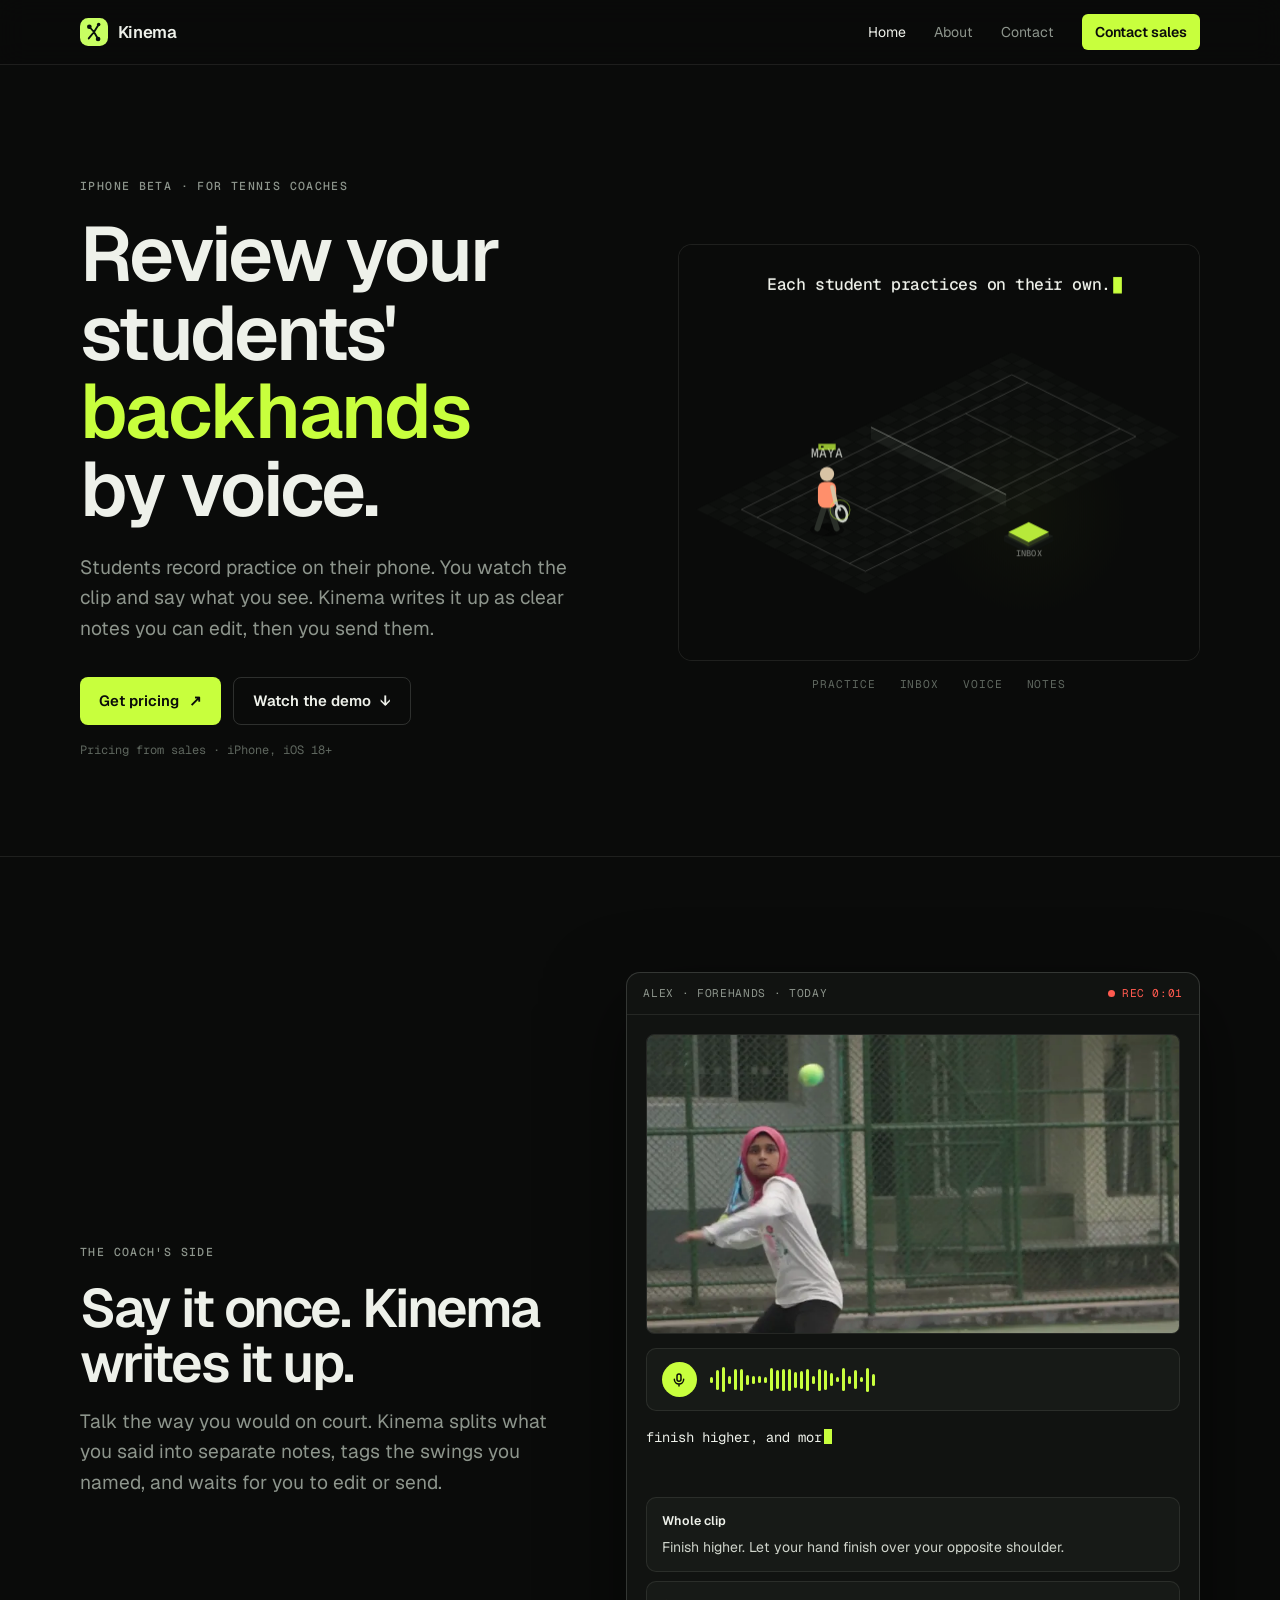
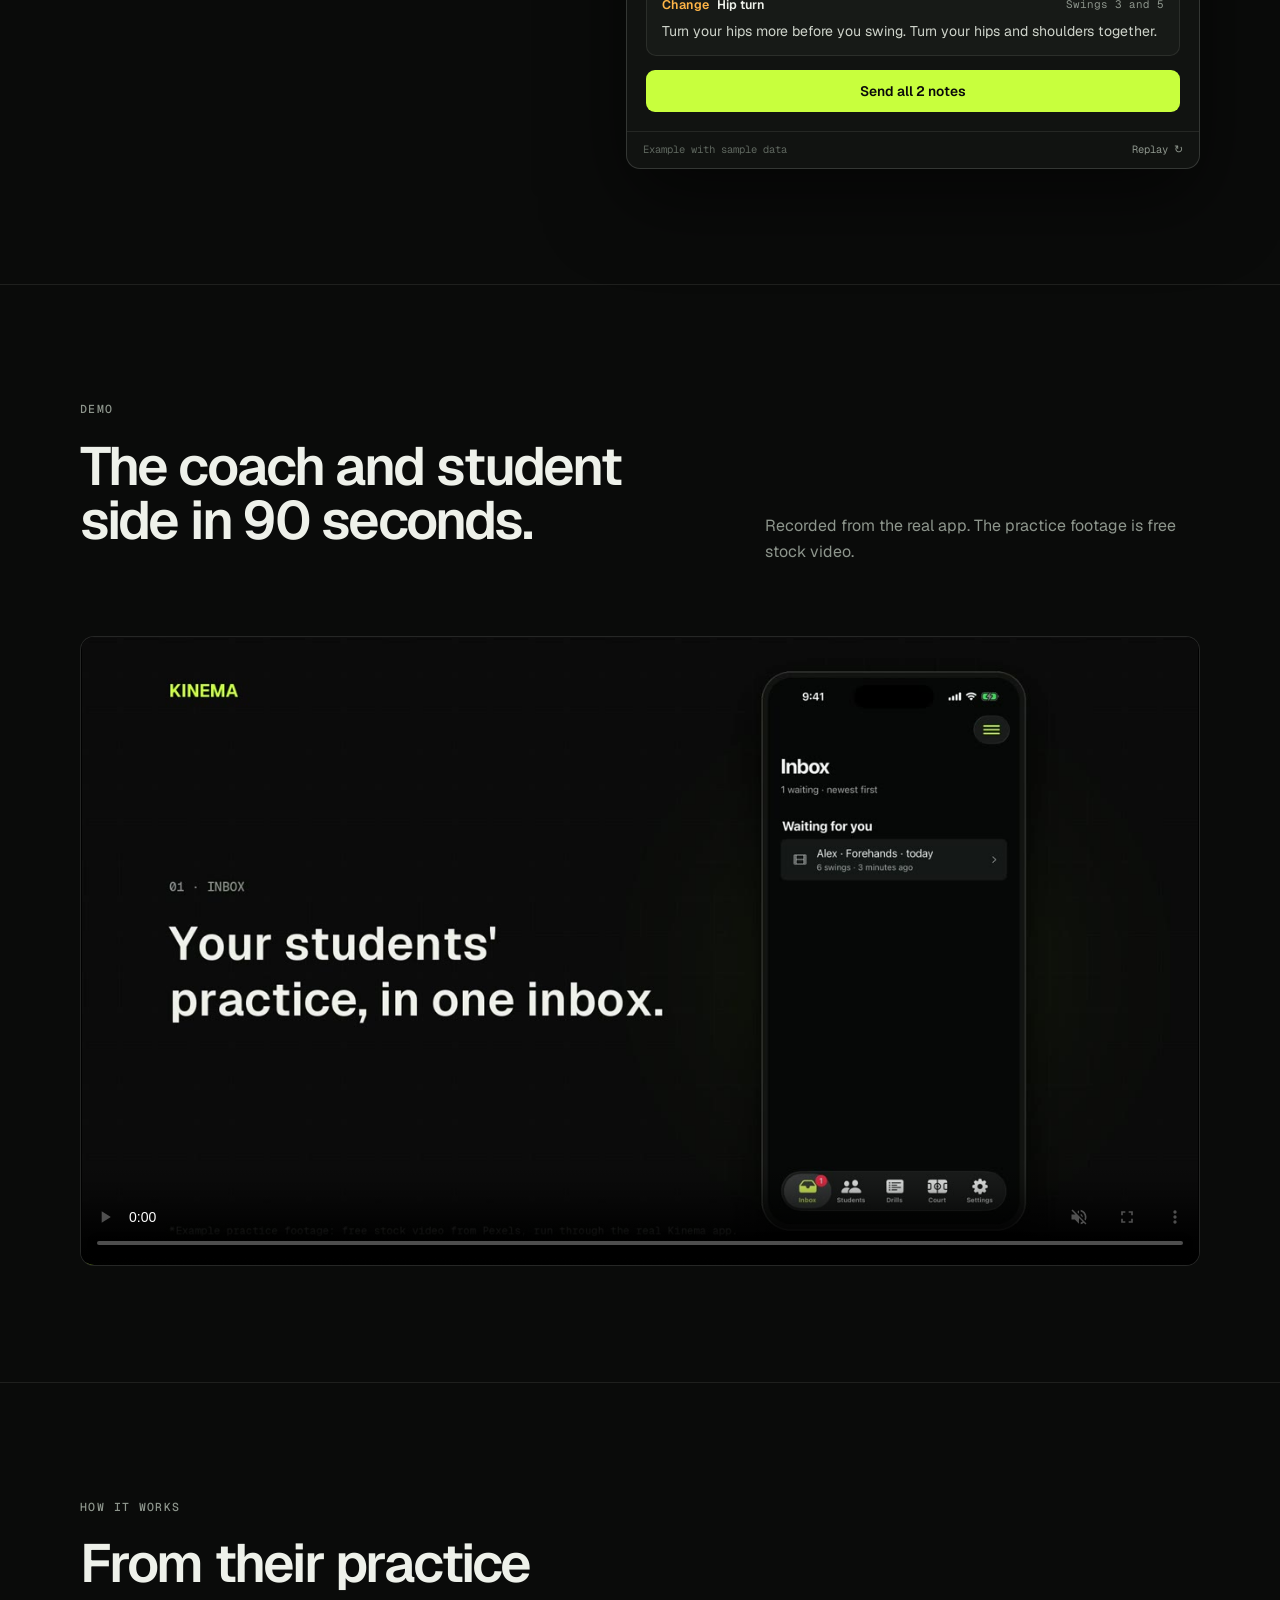
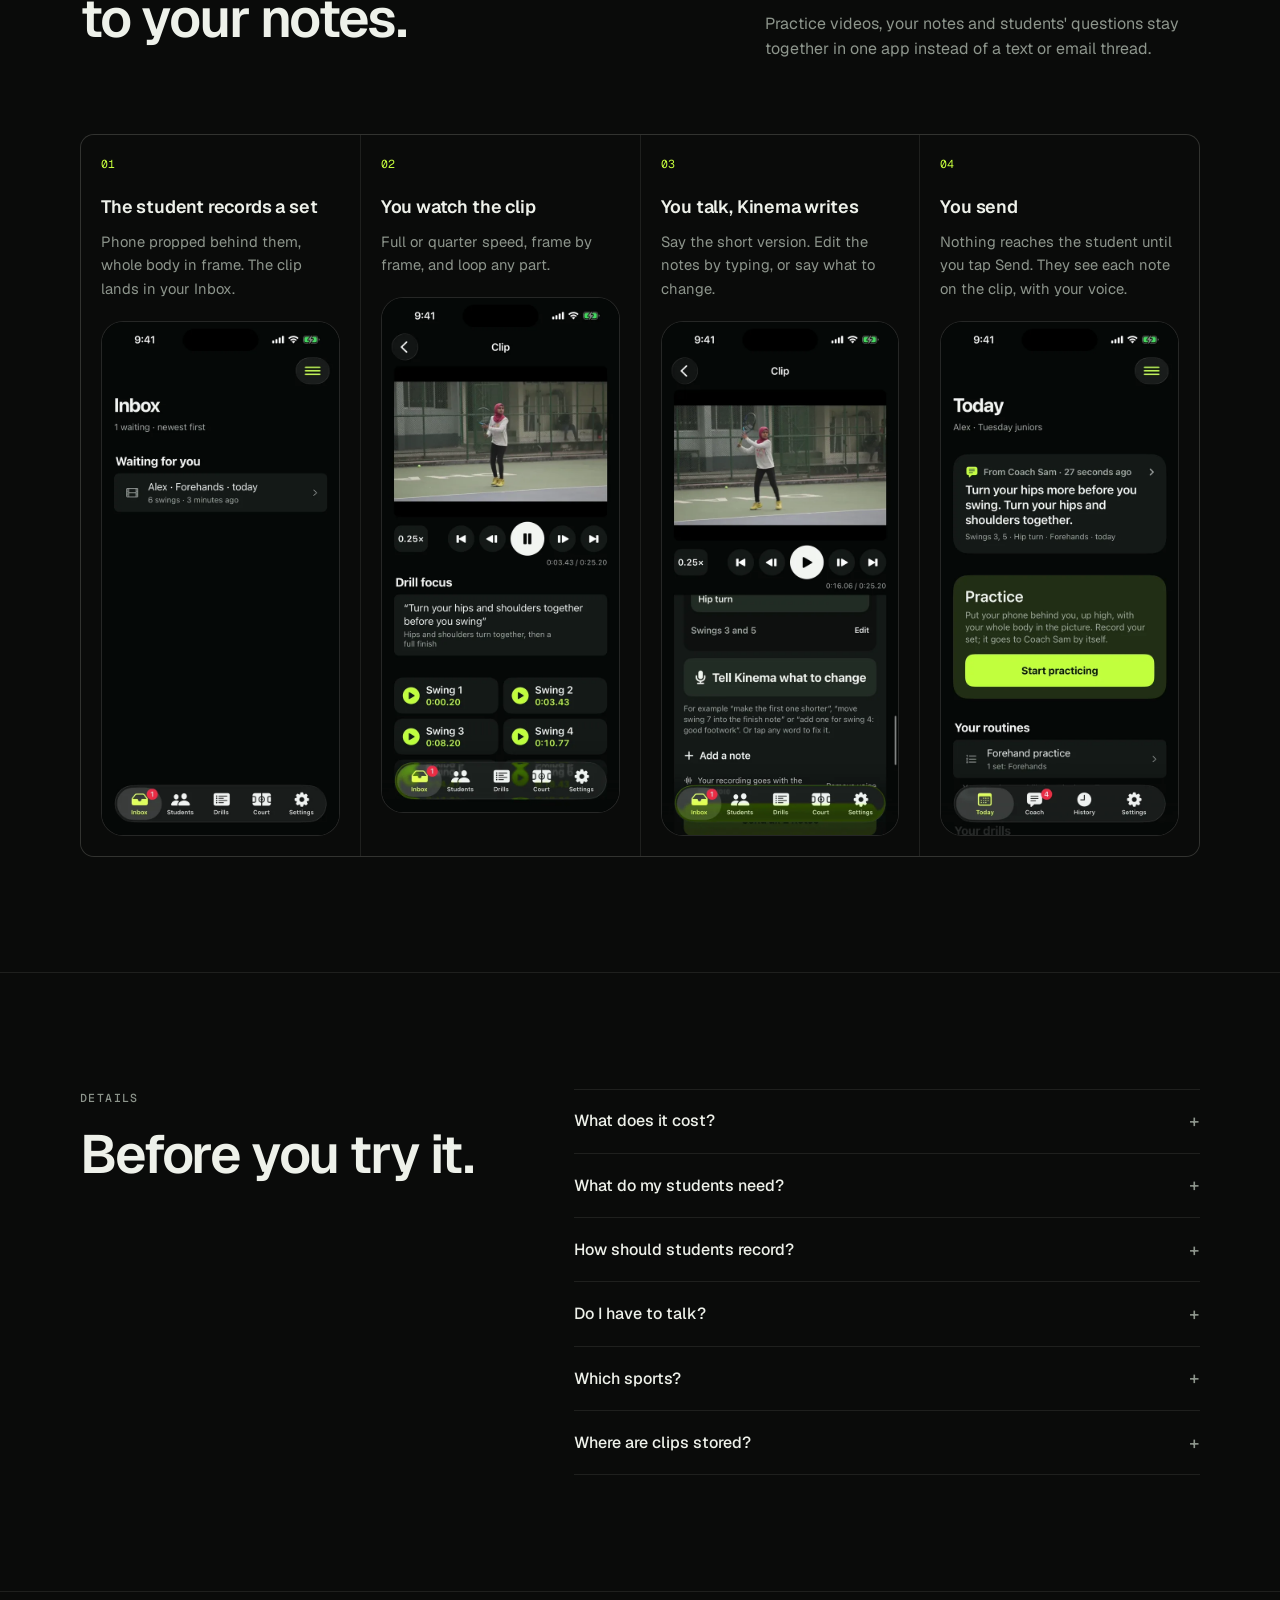
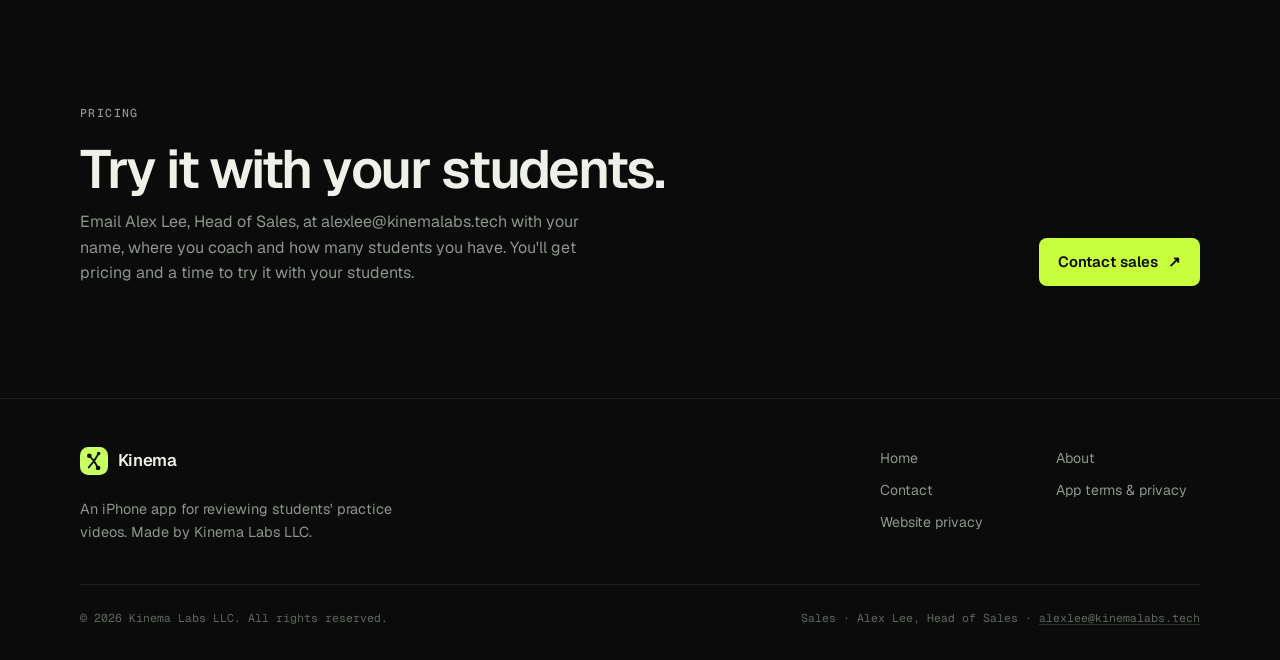
==== index.html @ 00b4d784 "Contact sales pricing, real email, people in the hero loop, hosted demo video" ====
<!doctype html>
<html lang="en">
<head>
  <meta charset="utf-8">
  <meta name="viewport" content="width=device-width, initial-scale=1">
  <title>Kinema: practice video review for tennis coaches</title>
  <meta name="description" content="An iPhone app for tennis coaches: students record practice and you send notes by voice. Contact sales for pricing.">
  <meta name="theme-color" content="#08110d">
  <link rel="canonical" href="https://kinemalabs.tech/">
  <link rel="icon" href="assets/kinema-mark.svg" type="image/svg+xml">
  <link rel="preload" href="assets/fonts/geist.woff2" as="font" type="font/woff2" crossorigin>
  <link rel="stylesheet" href="assets/site.css">
  <script>document.documentElement.classList.add("js")</script>
  <meta property="og:title" content="Kinema: practice video review for tennis coaches">
  <meta property="og:description" content="An iPhone app for tennis coaches: students record practice and you send notes by voice. Contact sales for pricing.">
  <meta property="og:type" content="website">
  <meta property="og:url" content="https://kinemalabs.tech/">
  <meta property="og:image" content="https://kinemalabs.tech/assets/og.png">
</head>
<body>
  <a class="skip-link" href="#main">Skip to content</a>
  <header class="site-header">
    <div class="nav-shell">
      <a class="brand" href="./" aria-label="Kinema home">
        <img src="assets/kinema-mark.svg" alt="" width="32" height="32">
        <span>Kinema</span>
      </a>
      <nav class="site-nav" aria-label="Primary navigation"><a href="./" aria-current="page">Home</a><a href="about.html">About</a><a href="contact.html">Contact</a><a class="nav-cta" href="mailto:alexlee@kinemalabs.tech?subject=Kinema%20pricing%20for%20my%20students">Contact sales</a></nav>
    </div>
  </header>

  <main id="main">

    <section class="hero">
      <div class="shell hero-grid">
        <div>
          <p class="eyebrow">iPhone beta &middot; for tennis coaches</p>
          <h1>Review your students' <span class="swap" data-swap="forehands|backhands|serves|footwork">forehands</span> by voice.</h1>
          <p class="lede">Students record practice on their phone. You watch the clip and say what you see. Kinema writes it up as clear notes you can edit, then you send them.</p>
          <div class="button-row">
            <a class="button button-primary" href="mailto:alexlee@kinemalabs.tech?subject=Kinema%20pricing%20for%20my%20students">Get pricing <span class="arrow" aria-hidden="true">&#8599;</span></a>
            <a class="button button-secondary" href="#demo">Watch the demo <span class="arrow arrow-down" aria-hidden="true">&#8595;</span></a>
          </div>
          <p class="hero-note">Pricing from sales &middot; iPhone, iOS 18+</p>
        </div>

        <figure class="court">
          <canvas data-court role="img" aria-label="Illustration: students hit balls on a court, each set flies into the coach's inbox, the coach talks, and written notes fly back to each student."></canvas>
          <figcaption><span>Practice</span><span>Inbox</span><span>Voice</span><span>Notes</span></figcaption>
        </figure>
      </div>
    </section>

    <section class="section">
      <div class="shell live-section">
        <div data-reveal>
          <p class="eyebrow">The coach's side</p>
          <h2>Say it once. Kinema writes it up.</h2>
          <p class="lede">Talk the way you would on court. Kinema splits what you said into separate notes, tags the swings you named, and waits for you to edit or send.</p>
        </div>
        <div class="live" data-reveal data-live data-stage="done" aria-label="Example: a coach's spoken comment turned into two notes">
          <div class="live-bar"><span>Alex &middot; Forehands &middot; today</span><span class="live-rec">Rec <span data-clock>0:04</span></span></div>
          <div class="live-body">
            <img class="live-thumb" src="assets/clip.webp" alt="" width="800" height="450">
            <div class="live-voice">
              <span class="live-mic"><svg viewBox="0 0 24 24" fill="none" stroke="currentColor" stroke-width="2.2" stroke-linecap="round"><rect x="9" y="3" width="6" height="11" rx="3"/><path d="M5 11a7 7 0 0 0 14 0M12 18v3"/></svg></span>
              <div class="live-wave" aria-hidden="true"><i></i><i></i><i></i><i></i><i></i><i></i><i></i><i></i><i></i><i></i><i></i><i></i><i></i><i></i><i></i><i></i><i></i><i></i><i></i><i></i><i></i><i></i><i></i><i></i><i></i><i></i><i></i><i></i></div>
            </div>
            <div class="live-said" data-said data-text="finish higher, and more hip turn on 3 and 5">finish higher, and more hip turn on 3 and 5</div>
            <div class="live-status" data-status>Kinema drafted 2 notes</div>
            <div class="live-notes">
              <div class="note show">
                <div class="note-head">Whole clip</div>
                <p>Finish higher. Let your hand finish over your opposite shoulder.</p>
              </div>
              <div class="note show">
                <div class="note-head"><span class="tag">Change</span> Hip turn <span class="swings">Swings 3 and 5</span></div>
                <p>Turn your hips more before you swing. Turn your hips and shoulders together.</p>
              </div>
            </div>
            <div class="live-send show sent">Sent to Alex &#10003;</div>
          </div>
          <div class="live-foot"><span>Example with sample data</span><button type="button" data-replay>Replay &#8635;</button></div>
        </div>
      </div>
    </section>

    <section class="section demo" id="demo">
      <div class="shell">
        <div class="section-intro" data-reveal>
          <div>
            <p class="eyebrow">Demo</p>
            <h2>The coach and student side in 90 seconds.</h2>
          </div>
          <p>Recorded from the real app. The practice footage is free stock video.</p>
        </div>
        <div class="demo-frame" data-reveal>
          <video controls muted playsinline loop preload="metadata" poster="assets/video/kinema-demo.jpg" data-autoplay>
            <source src="assets/video/kinema-demo.mp4" type="video/mp4">
          </video>
        </div>
      </div>
    </section>

    <section class="section" id="how">
      <div class="shell">
        <div class="section-intro" data-reveal>
          <div>
            <p class="eyebrow">How it works</p>
            <h2>From their practice to your notes.</h2>
          </div>
          <p>Practice videos, your notes and students' questions stay together in one app instead of a text or email thread.</p>
        </div>
        <ol class="steps">
          <li class="step" data-reveal style="--d:0ms">
            <span class="step-num">01</span>
            <div><h3>The student records a set</h3><p>Phone propped behind them, whole body in frame. The clip lands in your Inbox.</p></div>
            <figure class="phone"><img src="assets/screens/coach-inbox.webp" alt="The coach's Inbox with a new practice clip" width="590" height="1280" loading="lazy"></figure>
          </li>
          <li class="step" data-reveal style="--d:90ms">
            <span class="step-num">02</span>
            <div><h3>You watch the clip</h3><p>Full or quarter speed, frame by frame, and loop any part.</p></div>
            <figure class="phone"><img src="assets/screens/coach-swings.webp" alt="A practice clip with playback controls" width="590" height="1280" loading="lazy"></figure>
          </li>
          <li class="step" data-reveal style="--d:180ms">
            <span class="step-num">03</span>
            <div><h3>You talk, Kinema writes</h3><p>Say the short version. Edit the notes by typing, or say what to change.</p></div>
            <figure class="phone"><img src="assets/screens/coach-drafts.webp" alt="Notes Kinema drafted from what the coach said" width="590" height="1280" loading="lazy"></figure>
          </li>
          <li class="step" data-reveal style="--d:270ms">
            <span class="step-num">04</span>
            <div><h3>You send</h3><p>Nothing reaches the student until you tap Send. They see each note on the clip, with your voice.</p></div>
            <figure class="phone"><img src="assets/screens/student-today.webp" alt="The student's phone showing the coach's newest note" width="590" height="1280" loading="lazy"></figure>
          </li>
        </ol>
      </div>
    </section>

    <section class="section">
      <div class="shell faq">
        <div data-reveal>
          <p class="eyebrow">Details</p>
          <h2>Before you try it.</h2>
        </div>
        <div class="faq-list" data-reveal>
          <details><summary>What does it cost?</summary><p>Contact sales for pricing: Alex Lee, Head of Sales, <a href="mailto:alexlee@kinemalabs.tech?subject=Kinema%20pricing%20for%20my%20students">alexlee@kinemalabs.tech</a>.</p></details>
          <details><summary>What do my students need?</summary><p>An iPhone with iOS 18 or later and your group's invite code. They agree to the terms once when they join.</p></details>
          <details><summary>How should students record?</summary><p>Phone propped behind and above them, with their whole body in the frame.</p></details>
          <details><summary>Do I have to talk?</summary><p>No. You can type notes, record a voice note that goes to the student as is, or talk and let Kinema write it up.</p></details>
          <details><summary>Which sports?</summary><p>Tennis.</p></details>
          <details><summary>Where are clips stored?</summary><p>In Kinema's cloud, for your group only. Details are in the <a href="app.html">app terms &amp; privacy</a>.</p></details>
        </div>
      </div>
    </section>

    <section class="cta">
      <div class="shell cta-inner" data-reveal>
        <div>
          <p class="eyebrow">Pricing</p>
          <h2>Try it with your students.</h2>
          <p class="cta-note">Email Alex Lee, Head of Sales, at alexlee@kinemalabs.tech with your name, where you coach and how many students you have. You'll get pricing and a time to try it with your students.</p>
        </div>
        <a class="button button-primary" href="mailto:alexlee@kinemalabs.tech?subject=Kinema%20pricing%20for%20my%20students">Contact sales <span class="arrow" aria-hidden="true">&#8599;</span></a>
      </div>
    </section>

  </main>

  <footer class="site-footer">
    <div class="footer-inner">
      <div class="footer-top">
        <div>
          <a class="brand" href="./"><img src="assets/kinema-mark.svg" alt="" width="32" height="32"><span>Kinema</span></a>
          <p class="footer-tagline">An iPhone app for reviewing students' practice videos. Made by Kinema Labs LLC.</p>
        </div>
        <nav class="footer-nav" aria-label="Footer navigation">
          <a href="./">Home</a><a href="about.html">About</a><a href="contact.html">Contact</a><a href="app.html">App terms &amp; privacy</a><a href="privacy.html">Website privacy</a>
        </nav>
      </div>
      <div class="footer-bottom">
        <span>&copy; 2026 Kinema Labs LLC. All rights reserved.</span>
        <span>Sales &middot; Alex Lee, Head of Sales &middot; <a href="mailto:alexlee@kinemalabs.tech">alexlee@kinemalabs.tech</a></span>
      </div>
    </div>
  </footer>
  <script src="assets/site.js" defer></script>
  <script src="assets/court.js" defer></script>
</body>
</html>
---- assets/site.css ----
@font-face {
  font-family: "Geist";
  src: url("fonts/geist.woff2") format("woff2");
  font-weight: 400 700;
  font-display: swap;
}

@font-face {
  font-family: "Geist Mono";
  src: url("fonts/geist-mono.woff2") format("woff2");
  font-weight: 400 500;
  font-display: swap;
}

:root {
  color-scheme: dark;
  --bg: #0a0b0a;
  --panel: #111311;
  --raised: #171a17;
  --line: rgba(236, 240, 232, 0.09);
  --line-strong: rgba(236, 240, 232, 0.16);
  --ink: #eef1ea;
  --muted: #8d958c;
  --quiet: #5f675f;
  --lime: #c8ff3d;
  --lime-dim: rgba(200, 255, 61, 0.14);
  --amber: #ffb547;
  --content: 1120px;
  --ease: cubic-bezier(0.2, 0.8, 0.2, 1);
  --sans: "Geist", ui-sans-serif, -apple-system, BlinkMacSystemFont, "Segoe UI", sans-serif;
  --mono: "Geist Mono", ui-monospace, SFMono-Regular, Menlo, Consolas, monospace;
}

* {
  box-sizing: border-box;
}

html {
  scroll-behavior: smooth;
}

body {
  margin: 0;
  color: var(--ink);
  background: var(--bg);
  font-family: var(--sans);
  font-size: 1rem;
  line-height: 1.6;
  -webkit-font-smoothing: antialiased;
}

img,
svg,
video {
  display: block;
  max-width: 100%;
}

a {
  color: inherit;
  text-decoration-color: var(--line-strong);
  text-underline-offset: 0.2em;
}

a:hover {
  text-decoration-color: var(--lime);
}

:focus-visible {
  outline: 2px solid var(--lime);
  outline-offset: 3px;
}

h1,
h2,
h3,
p {
  margin-top: 0;
}

h1,
h2 {
  font-weight: 600;
  letter-spacing: -0.035em;
  line-height: 1.02;
  text-wrap: balance;
}

h1 {
  margin-bottom: 1.5rem;
  font-size: clamp(2.6rem, 6vw, 4.9rem);
}

h2 {
  margin-bottom: 1rem;
  font-size: clamp(2rem, 4.2vw, 3.4rem);
}

h3 {
  margin-bottom: 0.5rem;
  font-size: 1.12rem;
  font-weight: 600;
  letter-spacing: -0.01em;
}

p:last-child {
  margin-bottom: 0;
}

.shell {
  width: min(calc(100% - 2.5rem), var(--content));
  margin: 0 auto;
}

.skip-link {
  position: fixed;
  z-index: 100;
  top: 1rem;
  left: 1rem;
  padding: 0.6rem 0.9rem;
  color: var(--bg);
  background: var(--lime);
  border-radius: 6px;
  transform: translateY(-200%);
}

.skip-link:focus {
  transform: none;
}

.eyebrow {
  margin-bottom: 1.25rem;
  color: var(--muted);
  font-family: var(--mono);
  font-size: 0.72rem;
  font-weight: 500;
  letter-spacing: 0.12em;
  text-transform: uppercase;
}

.lede {
  max-width: 36rem;
  margin-bottom: 2rem;
  color: var(--muted);
  font-size: clamp(1.05rem, 1.6vw, 1.2rem);
}

.accent {
  color: var(--lime);
}

/* Header */

.site-header {
  position: sticky;
  z-index: 20;
  top: 0;
  background: rgba(10, 11, 10, 0.72);
  backdrop-filter: blur(14px) saturate(140%);
  -webkit-backdrop-filter: blur(14px) saturate(140%);
  border-bottom: 1px solid var(--line);
}

.nav-shell {
  display: flex;
  width: min(calc(100% - 2.5rem), var(--content));
  min-height: 4rem;
  margin: 0 auto;
  align-items: center;
  justify-content: space-between;
  gap: 1.5rem;
}

.brand {
  display: inline-flex;
  align-items: center;
  gap: 0.6rem;
  color: var(--ink);
  font-size: 1.05rem;
  font-weight: 600;
  letter-spacing: -0.02em;
  text-decoration: none;
}

.brand img {
  width: 1.75rem;
  height: 1.75rem;
}

.site-nav {
  display: flex;
  align-items: center;
  gap: clamp(0.9rem, 2.5vw, 1.75rem);
}

.site-nav a {
  color: var(--muted);
  font-size: 0.88rem;
  text-decoration: none;
  transition: color 160ms ease;
}

.site-nav a:hover,
.site-nav a[aria-current="page"] {
  color: var(--ink);
}

.site-nav .nav-cta {
  padding: 0.45rem 0.8rem;
  color: var(--bg);
  background: var(--lime);
  border-radius: 6px;
  font-weight: 600;
}

.site-nav .nav-cta:hover {
  color: var(--bg);
}

/* Buttons */

.button-row {
  display: flex;
  flex-wrap: wrap;
  gap: 0.75rem;
}

.button {
  display: inline-flex;
  min-height: 2.9rem;
  padding: 0.7rem 1.15rem;
  align-items: center;
  gap: 0.6rem;
  overflow: hidden;
  border: 1px solid transparent;
  border-radius: 8px;
  font-size: 0.93rem;
  font-weight: 600;
  text-decoration: none;
  transition: transform 160ms var(--ease), background-color 160ms ease, border-color 160ms ease;
}

.button:active {
  transform: scale(0.97);
}

.button-primary {
  color: var(--bg);
  background: var(--lime);
}

.button-primary:hover {
  background: #d6ff6e;
}

.button-secondary {
  color: var(--ink);
  border-color: var(--line-strong);
}

.button-secondary:hover {
  border-color: rgba(236, 240, 232, 0.35);
}

.arrow {
  display: inline-block;
}

.button:hover .arrow {
  animation: arrow-out 0.5s var(--ease);
}

.button:hover .arrow-down {
  animation: arrow-down 0.5s var(--ease);
}

@keyframes arrow-out {
  45% { opacity: 0; transform: translate(10px, -10px); }
  46% { opacity: 0; transform: translate(-10px, 10px); }
}

@keyframes arrow-down {
  45% { opacity: 0; transform: translateY(12px); }
  46% { opacity: 0; transform: translateY(-12px); }
}

/* Hero */

.hero {
  padding: clamp(4rem, 9vw, 7rem) 0 clamp(4rem, 8vw, 6rem);
}

.hero-grid {
  display: grid;
  grid-template-columns: minmax(0, 1fr) minmax(0, 1fr);
  gap: clamp(2.5rem, 6vw, 5rem);
  align-items: center;
}

.hero h1 {
  max-width: 11ch;
}

.swap {
  display: inline-block;
  color: var(--lime);
  white-space: nowrap;
}

.swap .ch {
  display: inline-block;
  white-space: pre;
}

.swap .in {
  animation: letter-in 0.6s var(--ease) both;
}

.swap .out {
  animation: letter-out 0.3s cubic-bezier(0.4, 0, 1, 1) both;
}

@keyframes letter-in {
  from { opacity: 0; filter: blur(8px); transform: perspective(300px) translateY(0.45em) rotateX(-80deg); }
  to { opacity: 1; filter: blur(0); transform: none; }
}

@keyframes letter-out {
  from { opacity: 1; filter: blur(0); transform: none; }
  to { opacity: 0; filter: blur(8px); transform: perspective(300px) translateY(-0.45em) rotateX(80deg); }
}

.hero-note {
  margin-top: 1rem;
  color: var(--quiet);
  font-family: var(--mono);
  font-size: 0.75rem;
}

/* Live demo panel */

.live {
  position: relative;
  border: 1px solid var(--line-strong);
  border-radius: 14px;
  background: var(--panel);
  box-shadow: 0 30px 80px rgba(0, 0, 0, 0.55);
  overflow: hidden;
}

.live-bar {
  display: flex;
  padding: 0.7rem 1rem;
  align-items: center;
  justify-content: space-between;
  gap: 1rem;
  border-bottom: 1px solid var(--line);
  color: var(--muted);
  font-family: var(--mono);
  font-size: 0.7rem;
  letter-spacing: 0.06em;
  text-transform: uppercase;
}

.live-rec {
  display: inline-flex;
  align-items: center;
  gap: 0.45rem;
  color: var(--quiet);
  transition: color 200ms ease;
}

.live-rec::before {
  width: 7px;
  height: 7px;
  border-radius: 50%;
  background: currentColor;
  content: "";
}

.live[data-stage="talk"] .live-rec {
  color: #ff5a4f;
}

.live-body {
  display: grid;
  min-height: 34rem;
  padding: 1.2rem;
  gap: 0.9rem;
  align-content: start;
}

.live-clip {
  display: grid;
  grid-template-columns: repeat(6, 1fr);
  gap: 4px;
}

.live-clip span {
  height: 2.6rem;
  border-radius: 4px;
  background: var(--raised);
  border: 1px solid var(--line);
  font-family: var(--mono);
  font-size: 0.62rem;
  color: var(--quiet);
  padding: 0.3rem;
  transition: border-color 300ms ease, color 300ms ease, background-color 300ms ease;
}

.live-clip span.hit {
  color: var(--lime);
  border-color: rgba(200, 255, 61, 0.5);
  background: var(--lime-dim);
}

.live-voice {
  display: flex;
  padding: 0.8rem 0.9rem;
  align-items: center;
  gap: 0.8rem;
  border: 1px solid var(--line);
  border-radius: 10px;
  background: var(--raised);
}

.live-mic {
  display: grid;
  width: 2.2rem;
  height: 2.2rem;
  flex: none;
  place-items: center;
  border-radius: 50%;
  color: var(--bg);
  background: var(--lime);
}

.live-mic svg {
  width: 1rem;
  height: 1rem;
}

.live-wave {
  display: flex;
  height: 1.6rem;
  flex: 1;
  align-items: center;
  gap: 3px;
}

.live-wave i {
  width: 3px;
  height: 18%;
  flex: none;
  border-radius: 2px;
  background: var(--quiet);
  transition: height 120ms ease, background-color 200ms ease;
}

.live[data-stage="talk"] .live-wave i {
  background: var(--lime);
}

.live-said {
  min-height: 1.5rem;
  color: var(--ink);
  font-family: var(--mono);
  font-size: 0.86rem;
}

.cursor {
  display: inline-block;
  width: 0.55em;
  height: 1.05em;
  margin-left: 2px;
  vertical-align: -0.15em;
  background: var(--lime);
  animation: blink 1s steps(1) infinite;
}

@keyframes blink {
  50% { opacity: 0; }
}

.live-status {
  display: flex;
  min-height: 1.2rem;
  align-items: center;
  gap: 0.5rem;
  color: var(--muted);
  font-family: var(--mono);
  font-size: 0.72rem;
}

.spin {
  width: 12px;
  height: 12px;
  border: 2px solid var(--line-strong);
  border-top-color: var(--lime);
  border-radius: 50%;
  animation: spin 0.8s linear infinite;
}

@keyframes spin {
  to { transform: rotate(360deg); }
}

.live-notes {
  display: grid;
  gap: 0.6rem;
}

.note {
  padding: 0.8rem 0.9rem;
  border: 1px solid var(--line);
  border-radius: 10px;
  background: var(--raised);
  opacity: 0;
  transform: translateY(10px);
  transition: opacity 450ms var(--ease), transform 450ms var(--ease);
}

.note.show {
  opacity: 1;
  transform: none;
}

.note-head {
  display: flex;
  margin-bottom: 0.35rem;
  align-items: center;
  gap: 0.5rem;
  font-size: 0.78rem;
  font-weight: 600;
}

.note-head .tag {
  color: var(--amber);
}

.note-head .swings {
  margin-left: auto;
  color: var(--muted);
  font-family: var(--mono);
  font-size: 0.68rem;
  font-weight: 400;
}

.note p {
  color: #cfd4cb;
  font-size: 0.88rem;
  line-height: 1.5;
}

.live-send {
  display: flex;
  min-height: 2.6rem;
  align-items: center;
  justify-content: center;
  gap: 0.5rem;
  border-radius: 9px;
  color: var(--bg);
  background: var(--lime);
  font-size: 0.86rem;
  font-weight: 600;
  opacity: 0;
  transform: translateY(8px);
  transition: opacity 400ms var(--ease), transform 400ms var(--ease), background-color 300ms ease, color 300ms ease;
}

.live-send.show {
  opacity: 1;
  transform: none;
}

.live-send.sent {
  color: var(--lime);
  background: var(--lime-dim);
}

.live-foot {
  display: flex;
  padding: 0.6rem 1rem;
  justify-content: space-between;
  border-top: 1px solid var(--line);
  color: var(--quiet);
  font-family: var(--mono);
  font-size: 0.66rem;
}

.live-foot button {
  padding: 0;
  border: 0;
  color: var(--muted);
  background: none;
  font: inherit;
  cursor: pointer;
}

.live-foot button:hover {
  color: var(--ink);
}

/* Sections */

.section {
  padding: clamp(4.5rem, 9vw, 7.5rem) 0;
  border-top: 1px solid var(--line);
}

.section-intro {
  display: grid;
  margin-bottom: clamp(2.5rem, 6vw, 4.5rem);
  grid-template-columns: minmax(0, 1.2fr) minmax(0, 0.8fr);
  gap: 2rem;
  align-items: end;
}

.section-intro > p {
  color: var(--muted);
}

/* Demo video */

.demo h2 {
  max-width: 20ch;
}

.demo-frame {
  position: relative;
  width: 100%;
  max-width: 100%;
  aspect-ratio: 16 / 9;
  overflow: hidden;
  border: 1px solid var(--line-strong);
  border-radius: 14px;
  background: #000;
}

.demo-frame video,
.demo-frame iframe {
  position: absolute;
  inset: 0;
  width: 100%;
  height: 100%;
  border: 0;
}

.demo-note {
  margin-top: 0.9rem;
  color: var(--quiet);
  font-family: var(--mono);
  font-size: 0.72rem;
}

/* Steps */

.steps {
  display: grid;
  margin: 0;
  padding: 0;
  grid-template-columns: repeat(4, minmax(0, 1fr));
  gap: 1px;
  overflow: hidden;
  border: 1px solid var(--line);
  border-radius: 14px;
  background: var(--line);
  list-style: none;
}

.step {
  display: flex;
  padding: 1.25rem;
  flex-direction: column;
  gap: 1.25rem;
  background: var(--bg);
}

.step-num {
  color: var(--lime);
  font-family: var(--mono);
  font-size: 0.72rem;
}

.step p {
  color: var(--muted);
  font-size: 0.92rem;
}

.phone {
  margin: 0;
  overflow: hidden;
  border: 1px solid var(--line-strong);
  border-radius: 22px;
  background: #000;
  transition: transform 500ms var(--ease);
}

.phone img {
  width: 100%;
  height: auto;
}

.step:hover .phone {
  transform: translateY(-4px);
}

/* Details (FAQ) */

.faq {
  display: grid;
  grid-template-columns: minmax(0, 0.8fr) minmax(0, 1.2fr);
  gap: clamp(2rem, 6vw, 5rem);
}

.faq-list {
  border-top: 1px solid var(--line);
}

.faq-list details {
  border-bottom: 1px solid var(--line);
}

.faq-list summary {
  display: flex;
  padding: 1.1rem 0;
  align-items: center;
  justify-content: space-between;
  gap: 1rem;
  cursor: pointer;
  list-style: none;
  font-weight: 500;
}

.faq-list summary::-webkit-details-marker {
  display: none;
}

.faq-list summary::after {
  color: var(--muted);
  font-family: var(--mono);
  font-size: 1.1rem;
  content: "+";
  transition: transform 220ms var(--ease);
}

.faq-list details[open] summary::after {
  transform: rotate(45deg);
}

.faq-list details p {
  max-width: 38rem;
  padding-bottom: 1.2rem;
  color: var(--muted);
  animation: question-in 0.2s ease-out;
}

@keyframes question-in {
  from { opacity: 0; transform: translateY(6px); }
  to { opacity: 1; transform: none; }
}

/* Call to action */

.cta {
  padding: clamp(4.5rem, 9vw, 7rem) 0;
  border-top: 1px solid var(--line);
}

.cta-inner {
  display: flex;
  align-items: flex-end;
  justify-content: space-between;
  gap: 2rem;
}

.cta h2 {
  margin-bottom: 0.75rem;
}

.cta-note {
  max-width: 34rem;
  color: var(--muted);
}

/* Inner pages */

.page-hero {
  padding: clamp(4rem, 9vw, 6.5rem) 0 clamp(3rem, 6vw, 4.5rem);
}

.page-hero-inner {
  width: min(calc(100% - 2.5rem), var(--content));
  margin: 0 auto;
}

.page-hero h1 {
  max-width: 16ch;
}

.page-hero .lede a {
  color: var(--lime);
}

.split-section {
  display: grid;
  grid-template-columns: minmax(0, 0.6fr) minmax(0, 1.4fr);
  gap: clamp(2rem, 6vw, 5rem);
}

.prose {
  max-width: 44rem;
}

.prose h2 {
  margin-top: 2.5rem;
  font-size: clamp(1.5rem, 2.6vw, 2rem);
  letter-spacing: -0.02em;
}

.prose h2:first-child {
  margin-top: 0;
}

.prose h3 {
  margin-top: 1.75rem;
}

.prose p,
.prose li {
  color: var(--muted);
}

.prose a {
  color: var(--ink);
}

.roadmap {
  display: grid;
  grid-template-columns: repeat(3, minmax(0, 1fr));
  gap: 1px;
  overflow: hidden;
  border: 1px solid var(--line);
  border-radius: 14px;
  background: var(--line);
}

.roadmap-card {
  padding: 1.5rem;
  background: var(--bg);
}

.roadmap-card .tag {
  display: inline-block;
  margin-bottom: 2.5rem;
  color: var(--muted);
  font-family: var(--mono);
  font-size: 0.7rem;
  letter-spacing: 0.1em;
  text-transform: uppercase;
}

.roadmap-card.current .tag {
  color: var(--lime);
}

.roadmap-card p {
  color: var(--muted);
}

.identity-panel {
  display: grid;
  grid-template-columns: minmax(0, 1fr) minmax(0, 1fr);
  gap: 2rem;
}

.identity-panel h2 {
  margin-bottom: 0;
}

.identity-details {
  margin: 0;
  border-top: 1px solid var(--line);
}

.identity-details div {
  display: grid;
  padding: 1rem 0;
  grid-template-columns: 7rem minmax(0, 1fr);
  gap: 1rem;
  border-bottom: 1px solid var(--line);
}

.identity-details dt {
  color: var(--muted);
  font-family: var(--mono);
  font-size: 0.75rem;
  text-transform: uppercase;
  letter-spacing: 0.08em;
}

.identity-details dd {
  margin: 0;
}

.contact-grid {
  display: grid;
  grid-template-columns: minmax(0, 1.1fr) minmax(0, 0.9fr);
  gap: clamp(2rem, 6vw, 5rem);
}

.contact-card {
  padding: clamp(1.5rem, 4vw, 2.5rem);
  border: 1px solid var(--line-strong);
  border-radius: 14px;
  background: var(--panel);
}

.contact-card p {
  color: var(--muted);
}

.contact-link {
  display: inline-block;
  margin-top: 1rem;
  color: var(--lime);
  font-family: var(--mono);
  font-size: clamp(0.95rem, 2.2vw, 1.15rem);
  overflow-wrap: anywhere;
}

.notice {
  margin-top: 1.75rem;
  padding: 0.9rem 1rem;
  border-left: 2px solid var(--lime);
  background: var(--raised);
  font-size: 0.9rem;
}

.contact-aside section {
  padding: 1.25rem 0;
  border-bottom: 1px solid var(--line);
}

.contact-aside section:first-child {
  padding-top: 0;
}

.contact-aside p {
  color: var(--muted);
}

.policy-layout {
  display: grid;
  grid-template-columns: 15rem minmax(0, 44rem);
  gap: clamp(2rem, 6vw, 5rem);
  align-items: start;
}

.policy-meta {
  position: sticky;
  top: 5.5rem;
  padding: 1.25rem;
  border: 1px solid var(--line);
  border-radius: 12px;
  background: var(--panel);
}

.policy-meta strong,
.policy-meta span {
  display: block;
}

.policy-meta strong {
  color: var(--muted);
  font-family: var(--mono);
  font-size: 0.72rem;
  font-weight: 500;
  letter-spacing: 0.08em;
  text-transform: uppercase;
}

.policy-meta a {
  display: inline-block;
  margin-top: 1rem;
  color: var(--lime);
  font-size: 0.88rem;
}

/* Footer */

.site-footer {
  border-top: 1px solid var(--line);
}

.footer-inner {
  width: min(calc(100% - 2.5rem), var(--content));
  margin: 0 auto;
  padding: 3rem 0 2rem;
}

.footer-top {
  display: flex;
  padding-bottom: 2.5rem;
  justify-content: space-between;
  gap: 2rem;
}

.footer-tagline {
  max-width: 22rem;
  margin-top: 1rem;
  color: var(--muted);
  font-size: 0.9rem;
}

.footer-nav {
  display: grid;
  grid-template-columns: repeat(2, minmax(9rem, auto));
  gap: 0.6rem 2rem;
  align-content: start;
}

.footer-nav a {
  color: var(--muted);
  font-size: 0.88rem;
  text-decoration: none;
}

.footer-nav a:hover {
  color: var(--ink);
}

.footer-bottom {
  display: flex;
  padding-top: 1.5rem;
  justify-content: space-between;
  gap: 1rem;
  flex-wrap: wrap;
  border-top: 1px solid var(--line);
  color: var(--quiet);
  font-family: var(--mono);
  font-size: 0.72rem;
}

/* 404 */

.error-page {
  display: grid;
  min-height: 100vh;
  place-items: center;
  padding: 2rem;
}

.error-card {
  max-width: 30rem;
  text-align: center;
}

.error-card .brand {
  margin-bottom: 2rem;
}

.error-code {
  color: var(--lime);
  font-family: var(--mono);
  font-size: 0.8rem;
}

/* Scroll reveal: content is visible without JavaScript; with it, sections ease in once. */

.js [data-reveal] {
  opacity: 0;
  transform: translateY(16px);
  transition: opacity 700ms var(--ease), transform 700ms var(--ease);
  transition-delay: var(--d, 0ms);
}

.js [data-reveal].on {
  opacity: 1;
  transform: none;
}

/* Small screens */

@media (max-width: 900px) {
  .hero-grid,
  .section-intro,
  .split-section,
  .identity-panel,
  .contact-grid,
  .faq,
  .policy-layout {
    grid-template-columns: minmax(0, 1fr);
  }

  .steps {
    grid-template-columns: repeat(2, minmax(0, 1fr));
  }

  .roadmap {
    grid-template-columns: minmax(0, 1fr);
  }

  .policy-meta {
    position: static;
  }

  .cta-inner {
    flex-direction: column;
    align-items: flex-start;
  }
}

@media (max-width: 560px) {
  .site-nav a:not(.nav-cta):not([aria-current]) {
    display: none;
  }

  .steps {
    grid-template-columns: minmax(0, 1fr);
  }

  .step .phone {
    max-width: 16rem;
  }

  .footer-top {
    flex-direction: column;
  }

  .live-body {
    min-height: 27rem;
  }
}

@media (prefers-reduced-motion: reduce) {
  *,
  *::before,
  *::after {
    animation: none !important;
    transition: none !important;
    scroll-behavior: auto !important;
  }

  .js [data-reveal] {
    opacity: 1;
    transform: none;
  }
}

.live-thumb {
  width: 100%;
  height: auto;
  aspect-ratio: 16 / 9;
  object-fit: cover;
  border: 1px solid var(--line);
  border-radius: 8px;
}

/* Hero canvas */

.court {
  margin: 0;
}

.court canvas {
  display: block;
  width: 100%;
  aspect-ratio: 600 / 480;
  border: 1px solid var(--line);
  border-radius: 14px;
  background: var(--bg);
}

.court figcaption {
  display: flex;
  margin-top: 0.9rem;
  justify-content: center;
  gap: 1.5rem;
  color: var(--quiet);
  font-family: var(--mono);
  font-size: 0.7rem;
  letter-spacing: 0.08em;
  text-transform: uppercase;
}

.live-section {
  display: grid;
  grid-template-columns: minmax(0, 0.9fr) minmax(0, 1.1fr);
  gap: clamp(2.5rem, 6vw, 5rem);
  align-items: center;
}

.swap {
  transition: width 400ms var(--ease);
  vertical-align: bottom;
}

@media (max-width: 900px) {
  .live-section {
    grid-template-columns: minmax(0, 1fr);
  }
}
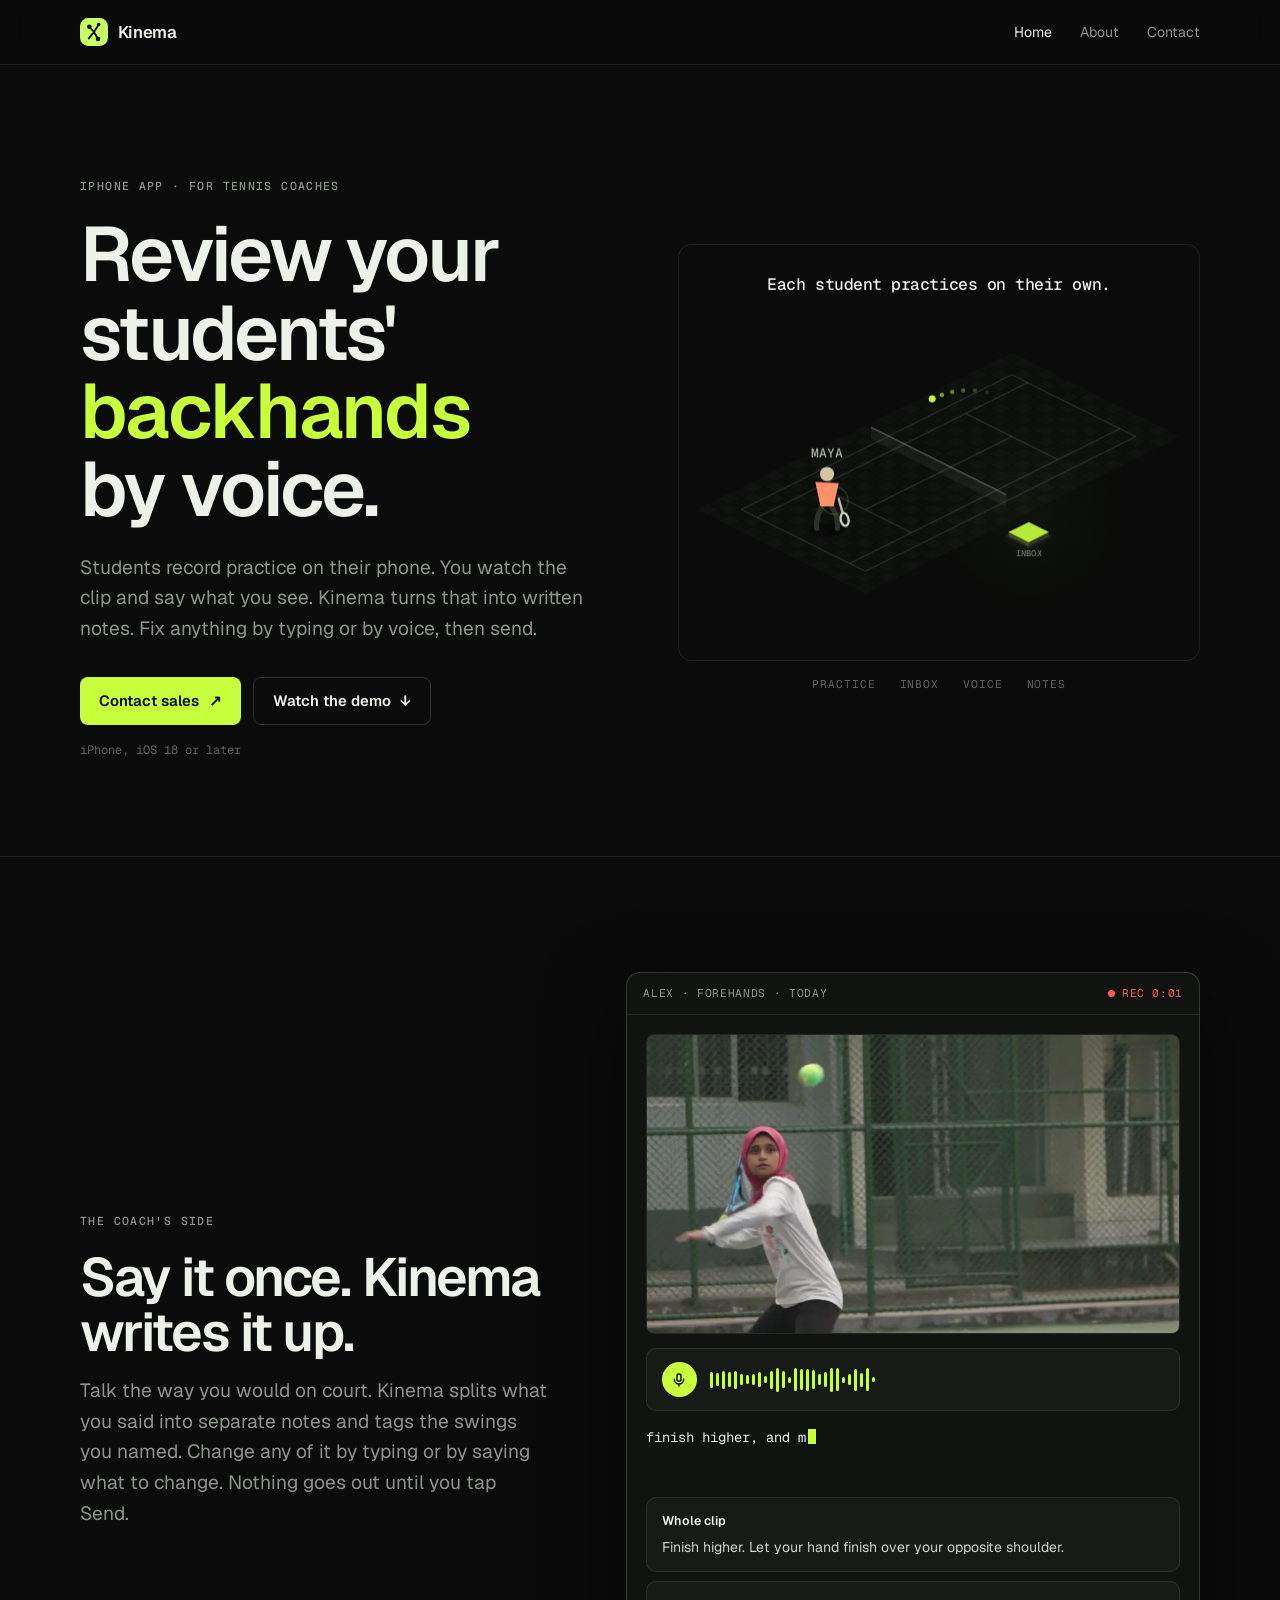
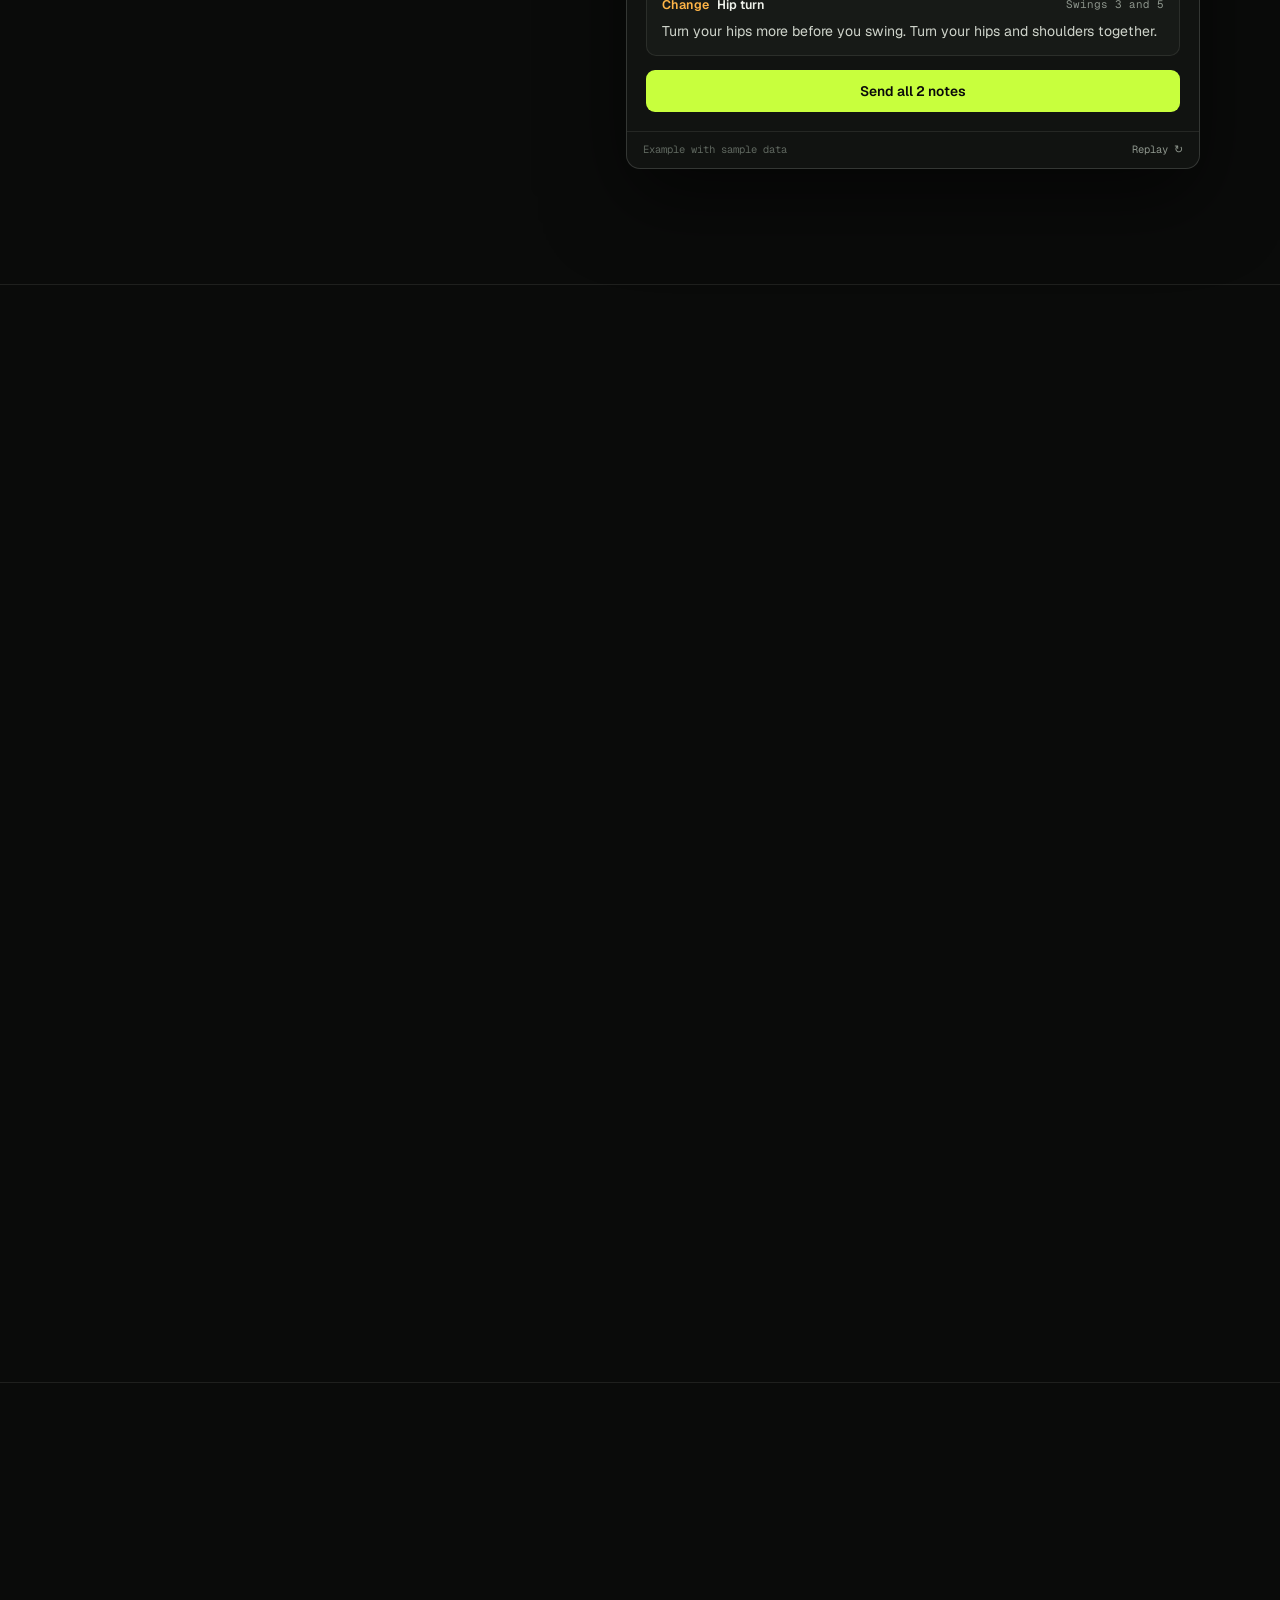
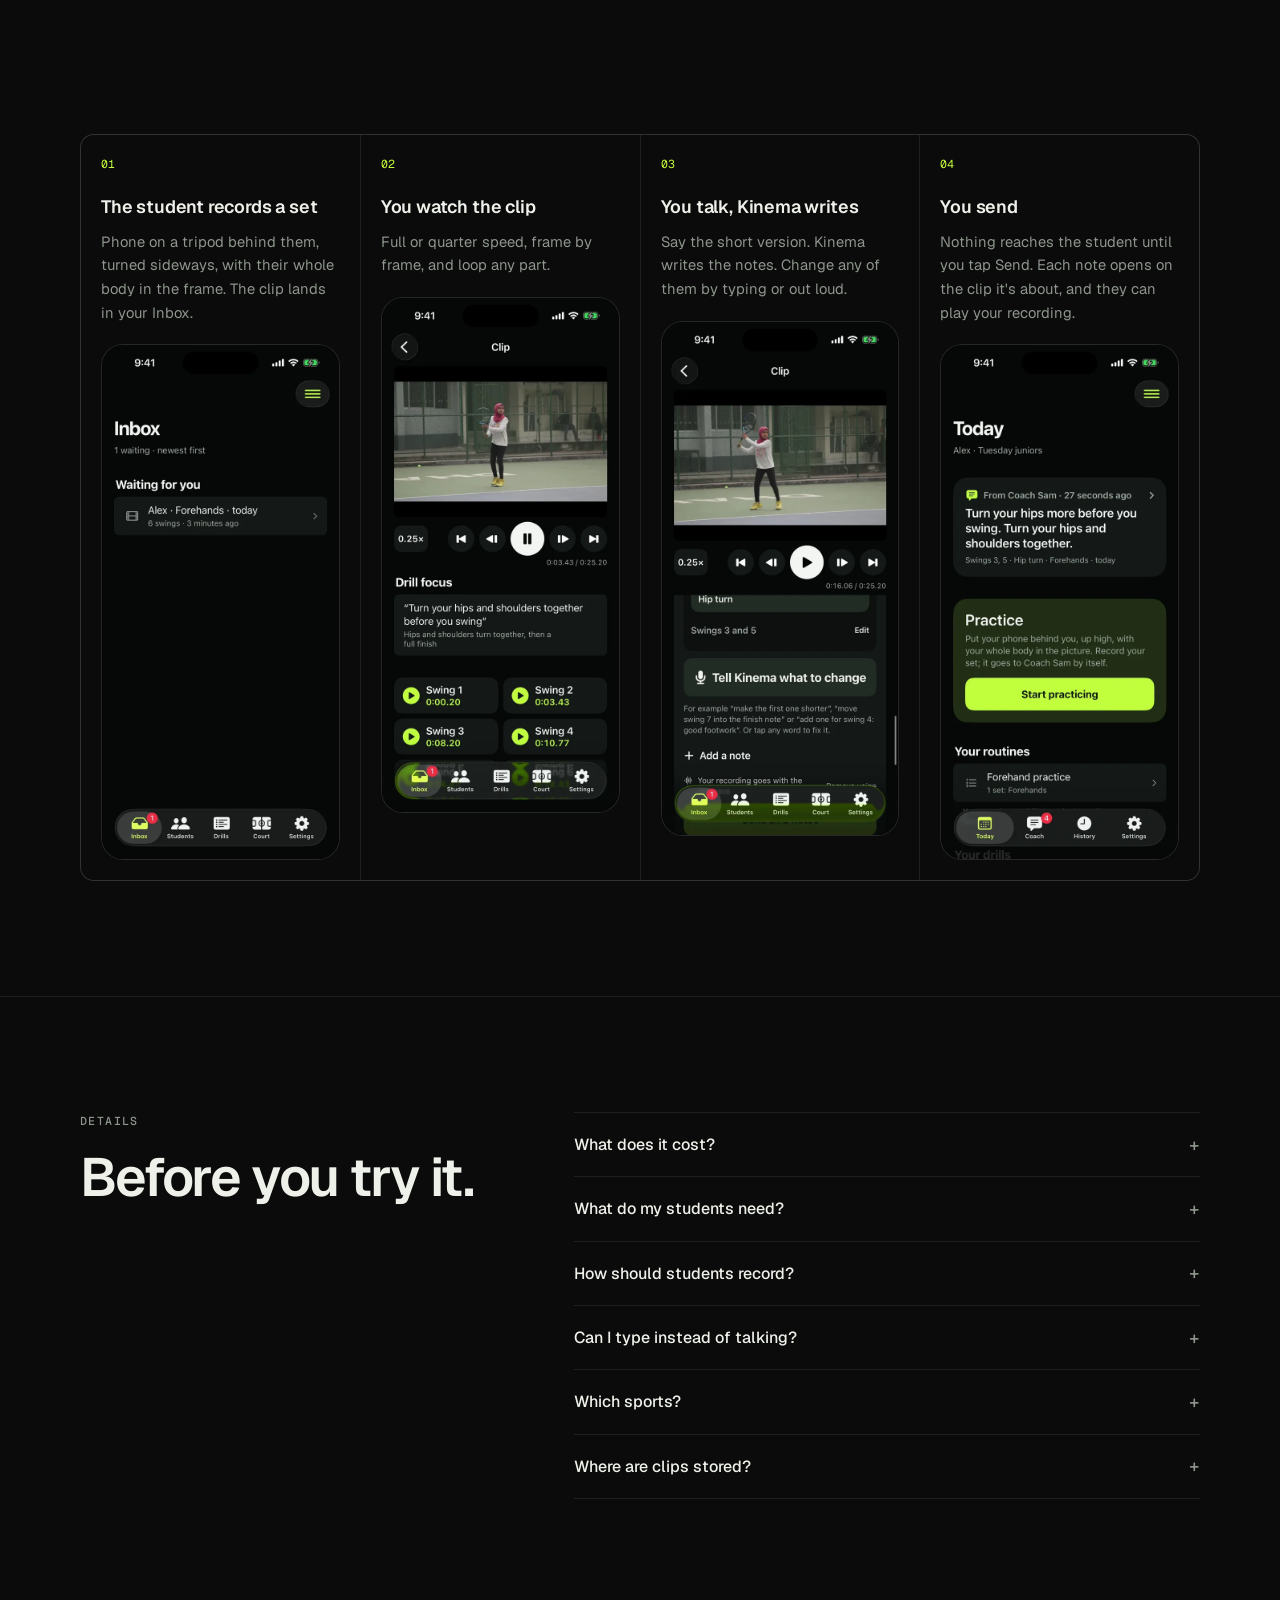
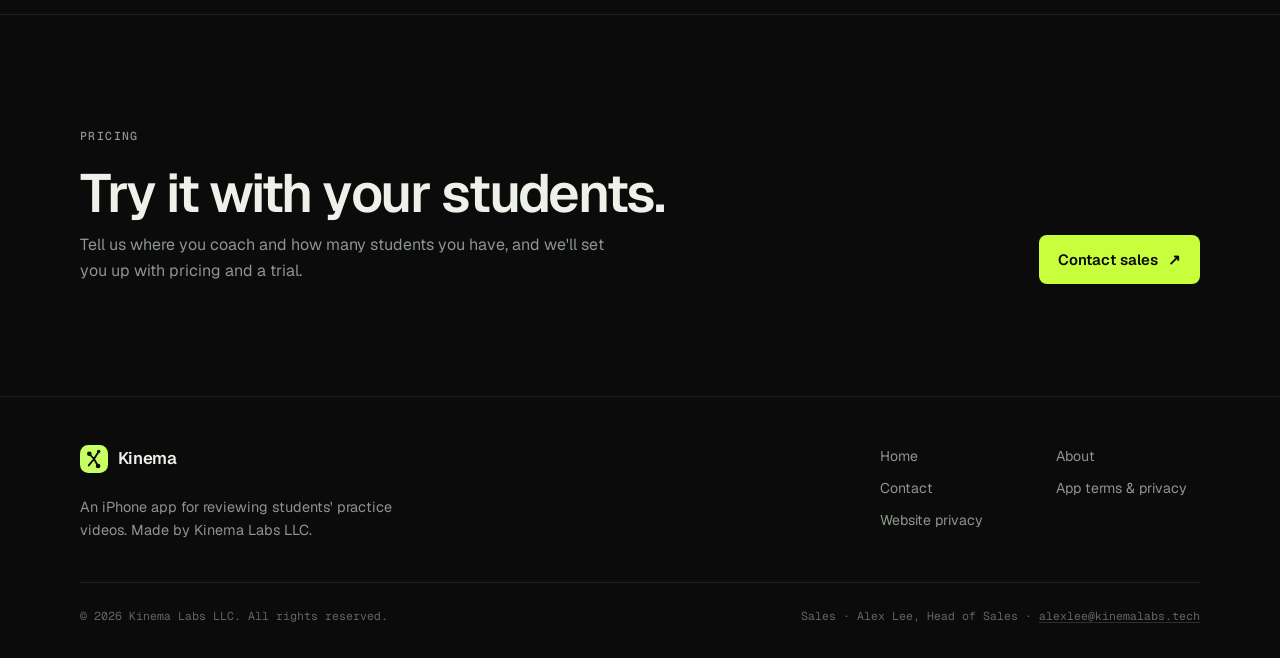
==== commit 381c4575: "Clearer feature copy, recording setup, no beta, sales contact on the contact page, new player animat" ====
--- a/index.html
+++ b/index.html
@@ -25,7 +25,7 @@
         <img src="assets/kinema-mark.svg" alt="" width="32" height="32">
         <span>Kinema</span>
       </a>
-      <nav class="site-nav" aria-label="Primary navigation"><a href="./" aria-current="page">Home</a><a href="about.html">About</a><a href="contact.html">Contact</a><a class="nav-cta" href="mailto:alexlee@kinemalabs.tech?subject=Kinema%20pricing%20for%20my%20students">Contact sales</a></nav>
+      <nav class="site-nav" aria-label="Primary navigation"><a href="./" aria-current="page">Home</a><a href="about.html">About</a><a href="contact.html">Contact</a></nav>
     </div>
   </header>
 
@@ -34,14 +34,14 @@
     <section class="hero">
       <div class="shell hero-grid">
         <div>
-          <p class="eyebrow">iPhone beta &middot; for tennis coaches</p>
+          <p class="eyebrow">iPhone app &middot; for tennis coaches</p>
           <h1>Review your students' <span class="swap" data-swap="forehands|backhands|serves|footwork">forehands</span> by voice.</h1>
-          <p class="lede">Students record practice on their phone. You watch the clip and say what you see. Kinema writes it up as clear notes you can edit, then you send them.</p>
+          <p class="lede">Students record practice on their phone. You watch the clip and say what you see. Kinema turns that into written notes. Fix anything by typing or by voice, then send.</p>
           <div class="button-row">
-            <a class="button button-primary" href="mailto:alexlee@kinemalabs.tech?subject=Kinema%20pricing%20for%20my%20students">Get pricing <span class="arrow" aria-hidden="true">&#8599;</span></a>
+            <a class="button button-primary" href="contact.html">Contact sales <span class="arrow" aria-hidden="true">&#8599;</span></a>
             <a class="button button-secondary" href="#demo">Watch the demo <span class="arrow arrow-down" aria-hidden="true">&#8595;</span></a>
           </div>
-          <p class="hero-note">Pricing from sales &middot; iPhone, iOS 18+</p>
+          <p class="hero-note">iPhone, iOS 18 or later</p>
         </div>
 
         <figure class="court">
@@ -56,7 +56,7 @@
         <div data-reveal>
           <p class="eyebrow">The coach's side</p>
           <h2>Say it once. Kinema writes it up.</h2>
-          <p class="lede">Talk the way you would on court. Kinema splits what you said into separate notes, tags the swings you named, and waits for you to edit or send.</p>
+          <p class="lede">Talk the way you would on court. Kinema splits what you said into separate notes and tags the swings you named. Change any of it by typing or by saying what to change. Nothing goes out until you tap Send.</p>
         </div>
         <div class="live" data-reveal data-live data-stage="done" aria-label="Example: a coach's spoken comment turned into two notes">
           <div class="live-bar"><span>Alex &middot; Forehands &middot; today</span><span class="live-rec">Rec <span data-clock>0:04</span></span></div>
@@ -109,12 +109,12 @@
             <p class="eyebrow">How it works</p>
             <h2>From their practice to your notes.</h2>
           </div>
-          <p>Practice videos, your notes and students' questions stay together in one app instead of a text or email thread.</p>
+          <p>Practice videos, your notes and students' questions stay together in one app instead of a mountain of email threads and text chats.</p>
         </div>
         <ol class="steps">
           <li class="step" data-reveal style="--d:0ms">
             <span class="step-num">01</span>
-            <div><h3>The student records a set</h3><p>Phone propped behind them, whole body in frame. The clip lands in your Inbox.</p></div>
+            <div><h3>The student records a set</h3><p>Phone on a tripod behind them, turned sideways, with their whole body in the frame. The clip lands in your Inbox.</p></div>
             <figure class="phone"><img src="assets/screens/coach-inbox.webp" alt="The coach's Inbox with a new practice clip" width="590" height="1280" loading="lazy"></figure>
           </li>
           <li class="step" data-reveal style="--d:90ms">
@@ -124,12 +124,12 @@
           </li>
           <li class="step" data-reveal style="--d:180ms">
             <span class="step-num">03</span>
-            <div><h3>You talk, Kinema writes</h3><p>Say the short version. Edit the notes by typing, or say what to change.</p></div>
+            <div><h3>You talk, Kinema writes</h3><p>Say the short version. Kinema writes the notes. Change any of them by typing or out loud.</p></div>
             <figure class="phone"><img src="assets/screens/coach-drafts.webp" alt="Notes Kinema drafted from what the coach said" width="590" height="1280" loading="lazy"></figure>
           </li>
           <li class="step" data-reveal style="--d:270ms">
             <span class="step-num">04</span>
-            <div><h3>You send</h3><p>Nothing reaches the student until you tap Send. They see each note on the clip, with your voice.</p></div>
+            <div><h3>You send</h3><p>Nothing reaches the student until you tap Send. Each note opens on the clip it's about, and they can play your recording.</p></div>
             <figure class="phone"><img src="assets/screens/student-today.webp" alt="The student's phone showing the coach's newest note" width="590" height="1280" loading="lazy"></figure>
           </li>
         </ol>
@@ -143,10 +143,10 @@
           <h2>Before you try it.</h2>
         </div>
         <div class="faq-list" data-reveal>
-          <details><summary>What does it cost?</summary><p>Contact sales for pricing: Alex Lee, Head of Sales, <a href="mailto:alexlee@kinemalabs.tech?subject=Kinema%20pricing%20for%20my%20students">alexlee@kinemalabs.tech</a>.</p></details>
+          <details><summary>What does it cost?</summary><p>Pricing depends on how many students you coach. <a href="contact.html">Contact sales</a> for a quote.</p></details>
           <details><summary>What do my students need?</summary><p>An iPhone with iOS 18 or later and your group's invite code. They agree to the terms once when they join.</p></details>
-          <details><summary>How should students record?</summary><p>Phone propped behind and above them, with their whole body in the frame.</p></details>
-          <details><summary>Do I have to talk?</summary><p>No. You can type notes, record a voice note that goes to the student as is, or talk and let Kinema write it up.</p></details>
+          <details><summary>How should students record?</summary><p>Phone on a tripod behind them, turned sideways, with their whole body in the frame.</p></details>
+          <details><summary>Can I type instead of talking?</summary><p>Yes. Every note is plain text you can type or edit. Talking is just faster: say the short version and Kinema writes it up for you to check.</p></details>
           <details><summary>Which sports?</summary><p>Tennis.</p></details>
           <details><summary>Where are clips stored?</summary><p>In Kinema's cloud, for your group only. Details are in the <a href="app.html">app terms &amp; privacy</a>.</p></details>
         </div>
@@ -158,9 +158,9 @@
         <div>
           <p class="eyebrow">Pricing</p>
           <h2>Try it with your students.</h2>
-          <p class="cta-note">Email Alex Lee, Head of Sales, at alexlee@kinemalabs.tech with your name, where you coach and how many students you have. You'll get pricing and a time to try it with your students.</p>
+          <p class="cta-note">Tell us where you coach and how many students you have, and we'll set you up with pricing and a trial.</p>
         </div>
-        <a class="button button-primary" href="mailto:alexlee@kinemalabs.tech?subject=Kinema%20pricing%20for%20my%20students">Contact sales <span class="arrow" aria-hidden="true">&#8599;</span></a>
+        <a class="button button-primary" href="contact.html">Contact sales <span class="arrow" aria-hidden="true">&#8599;</span></a>
       </div>
     </section>
 
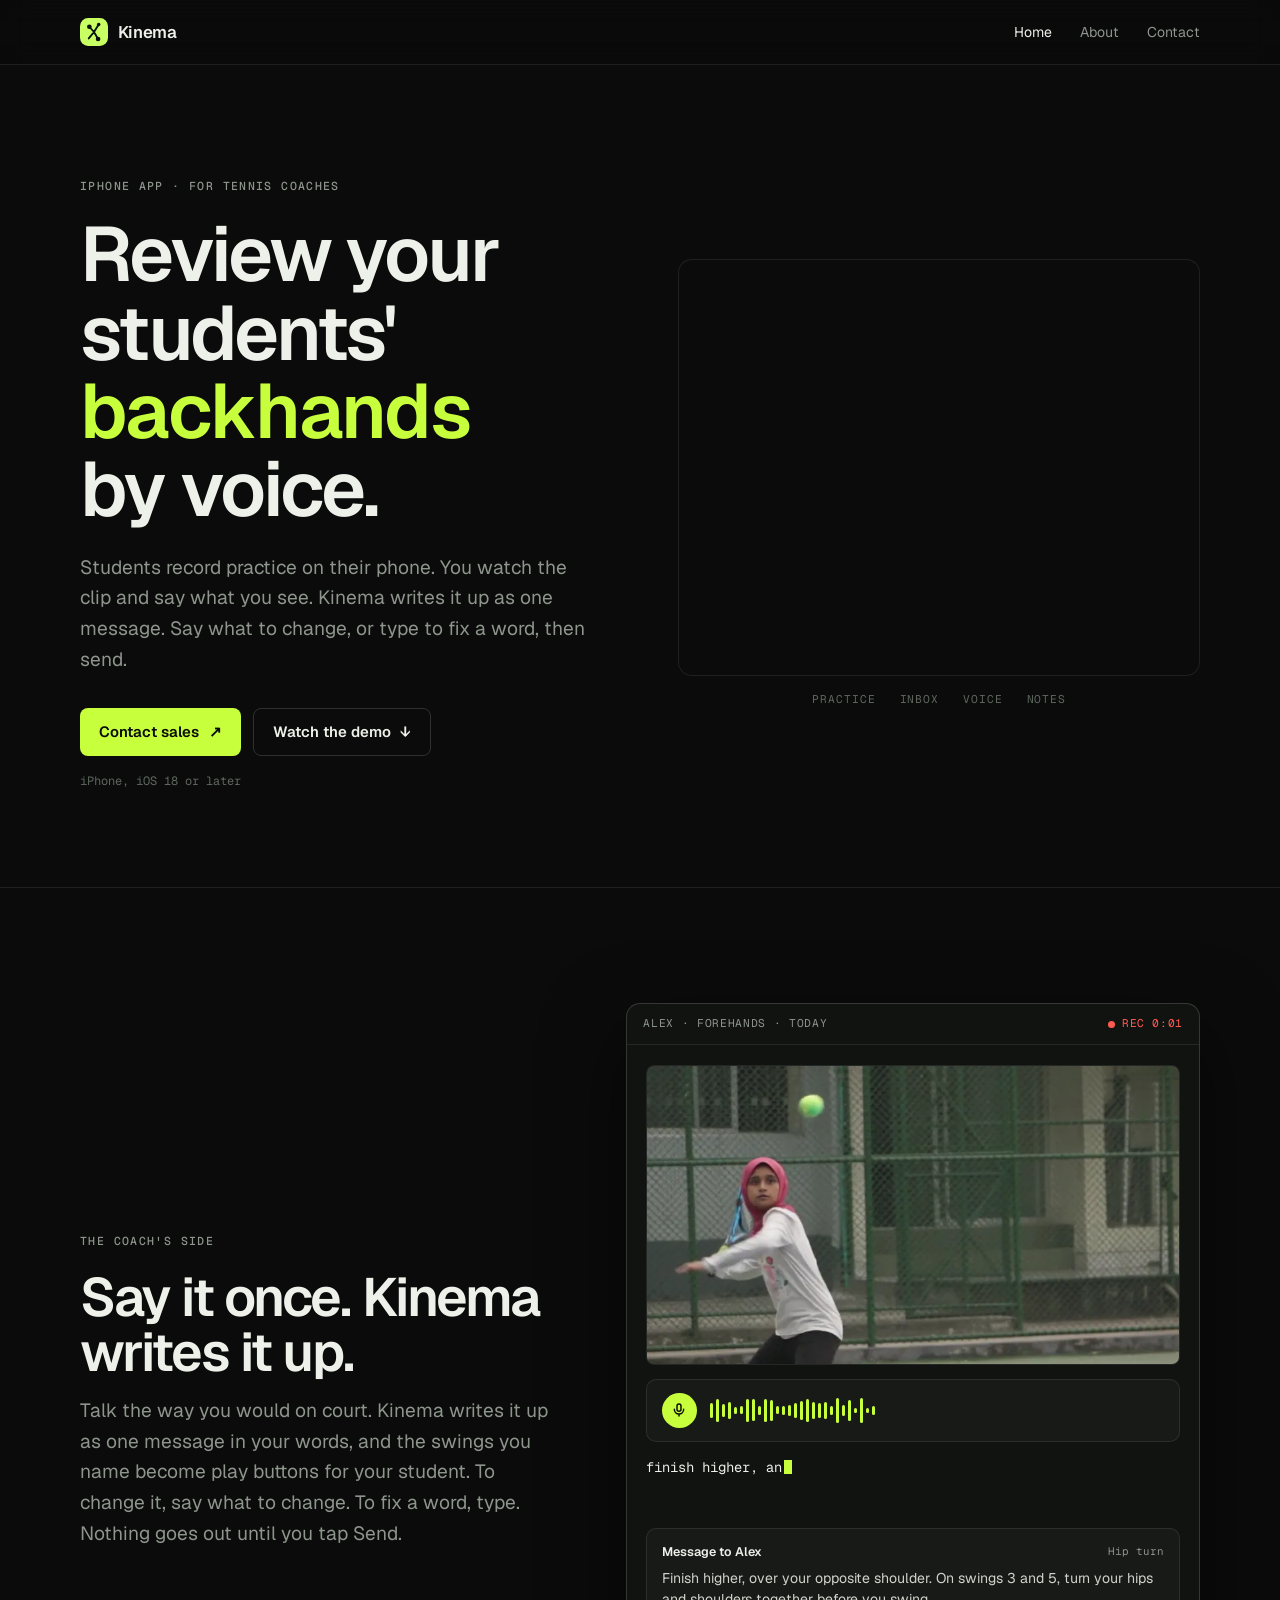
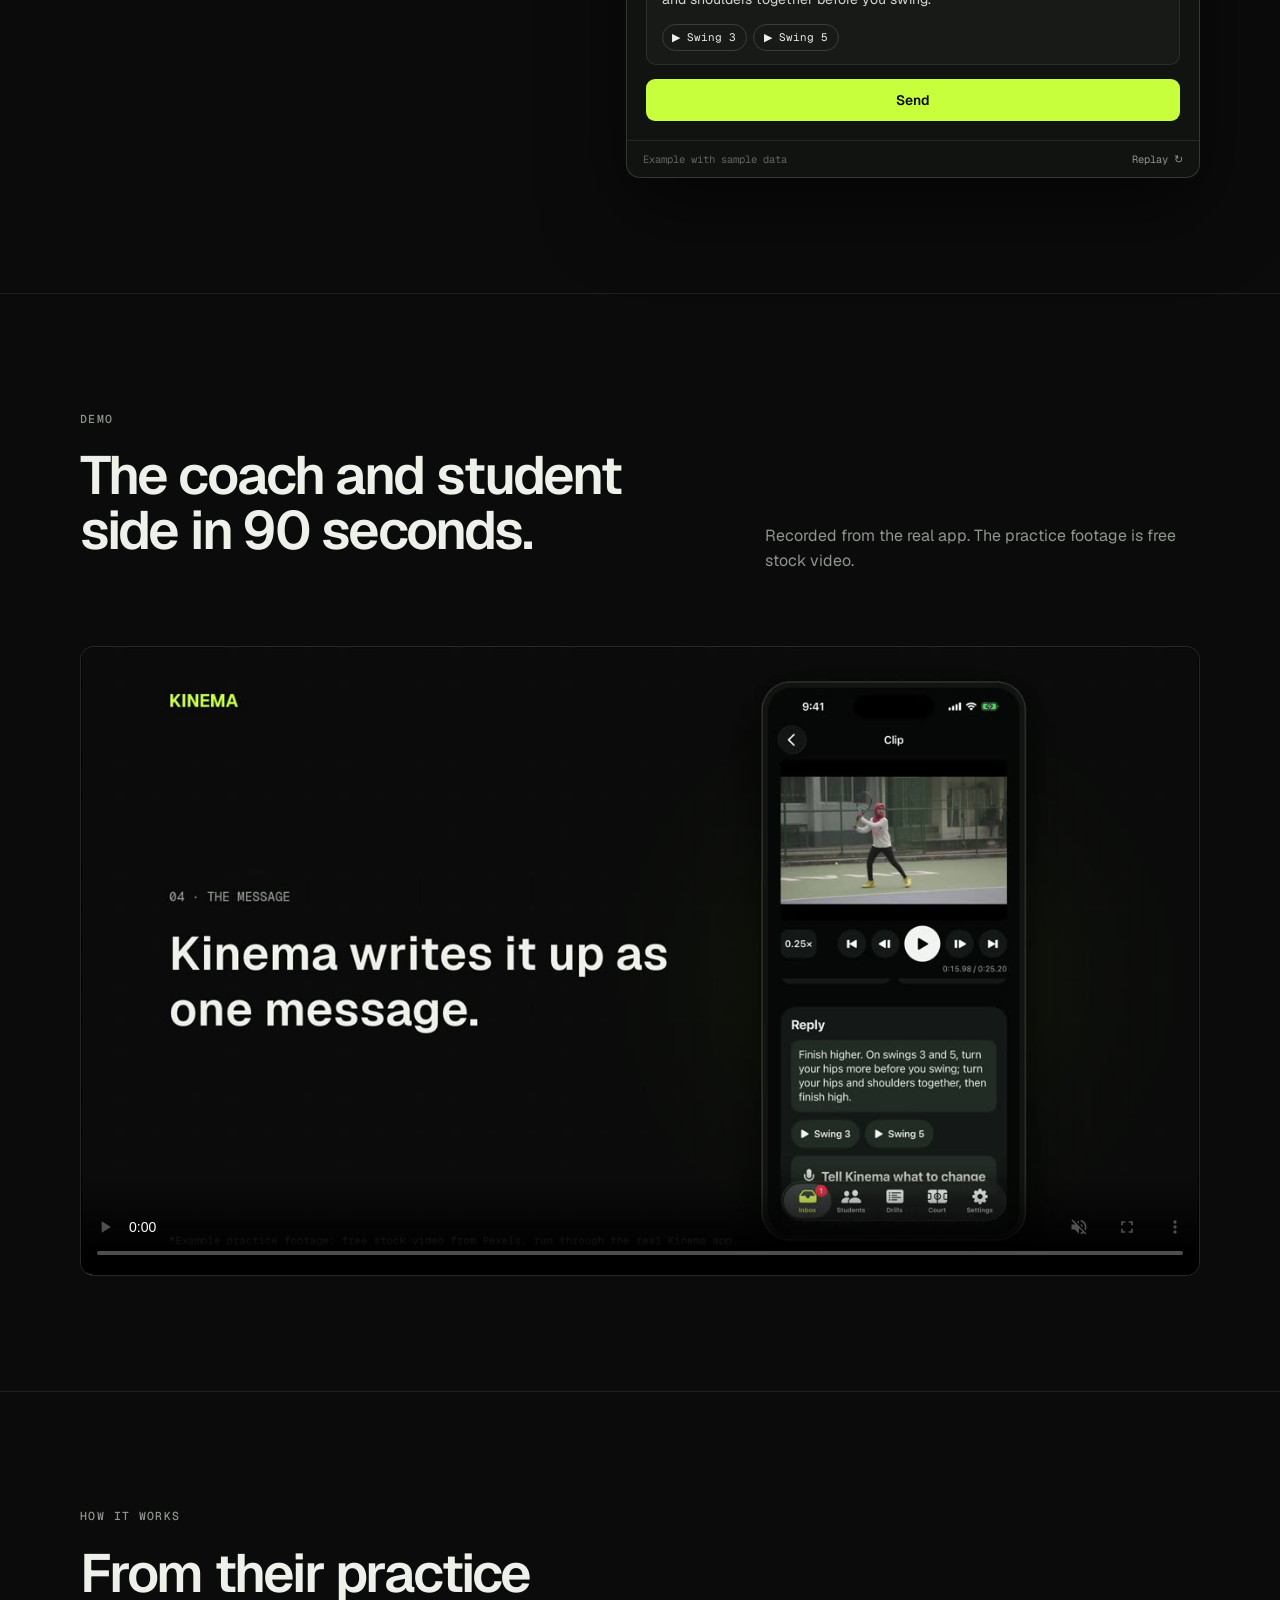
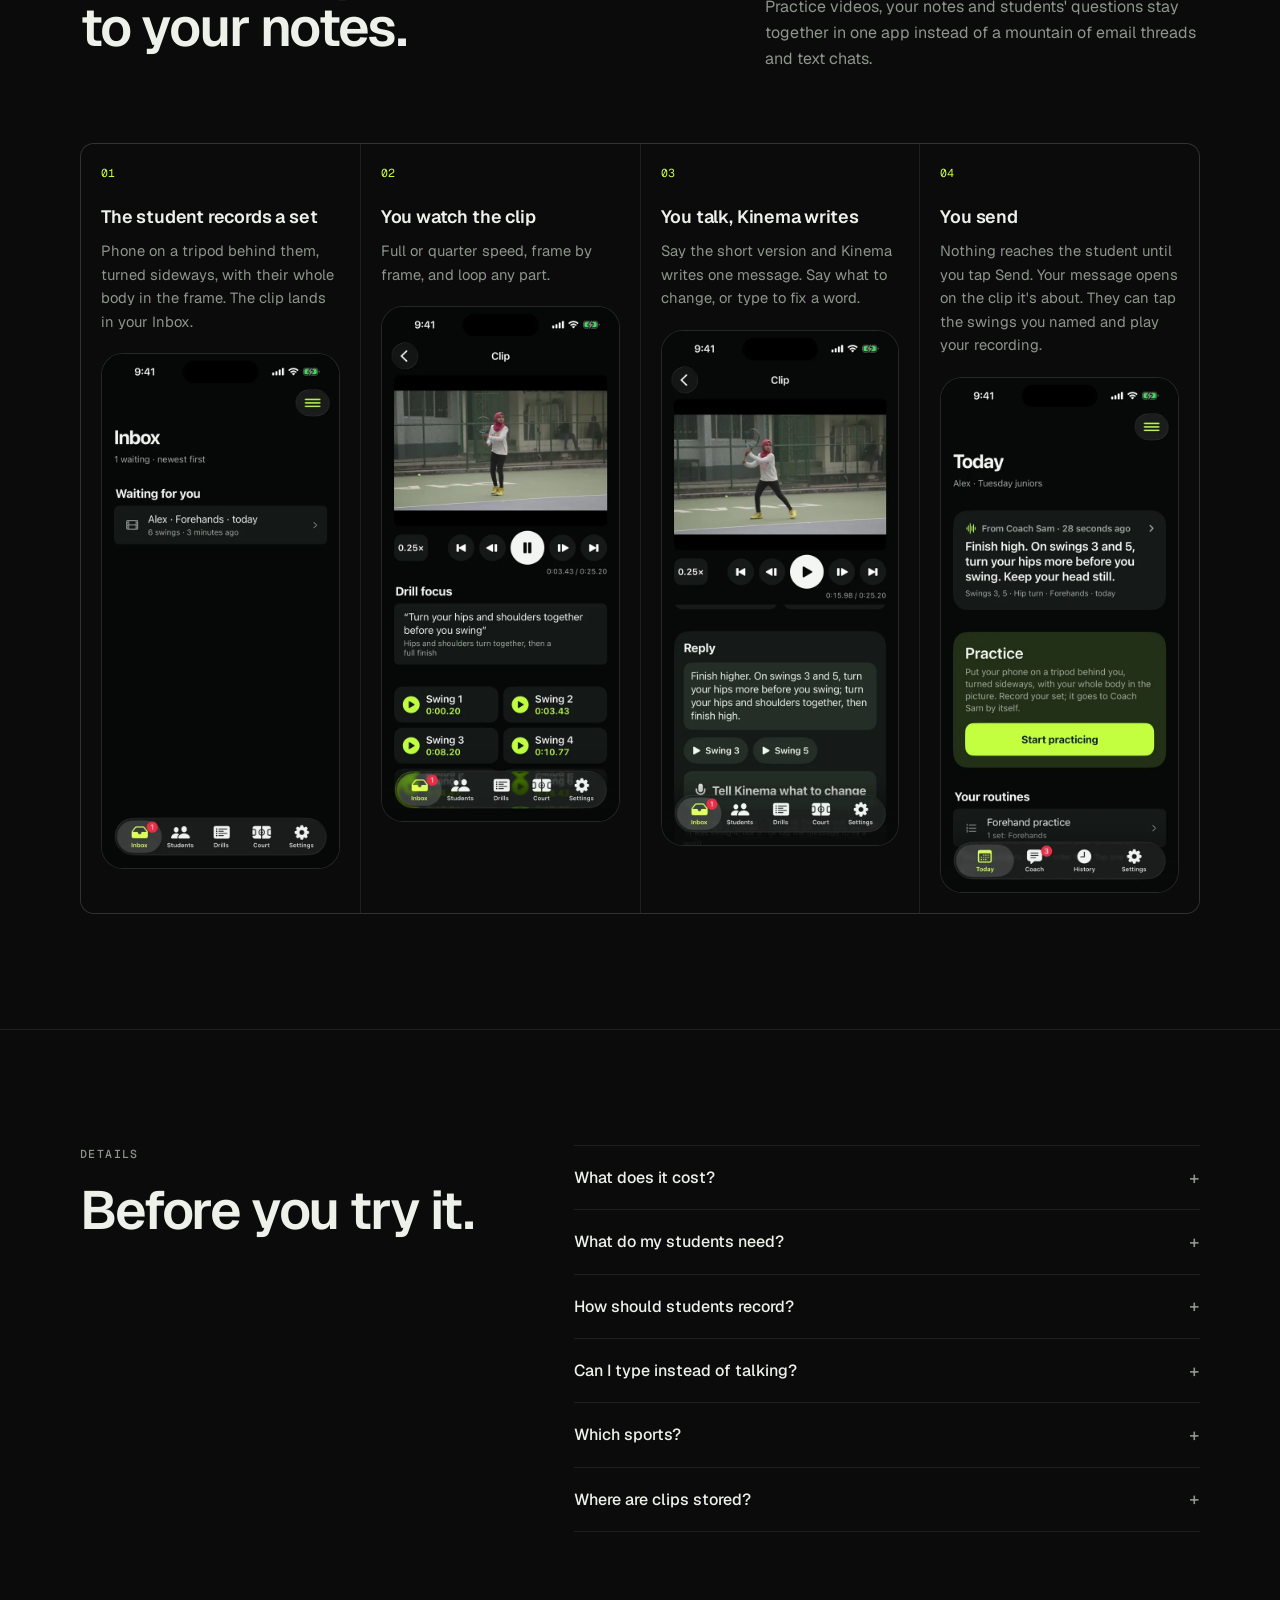
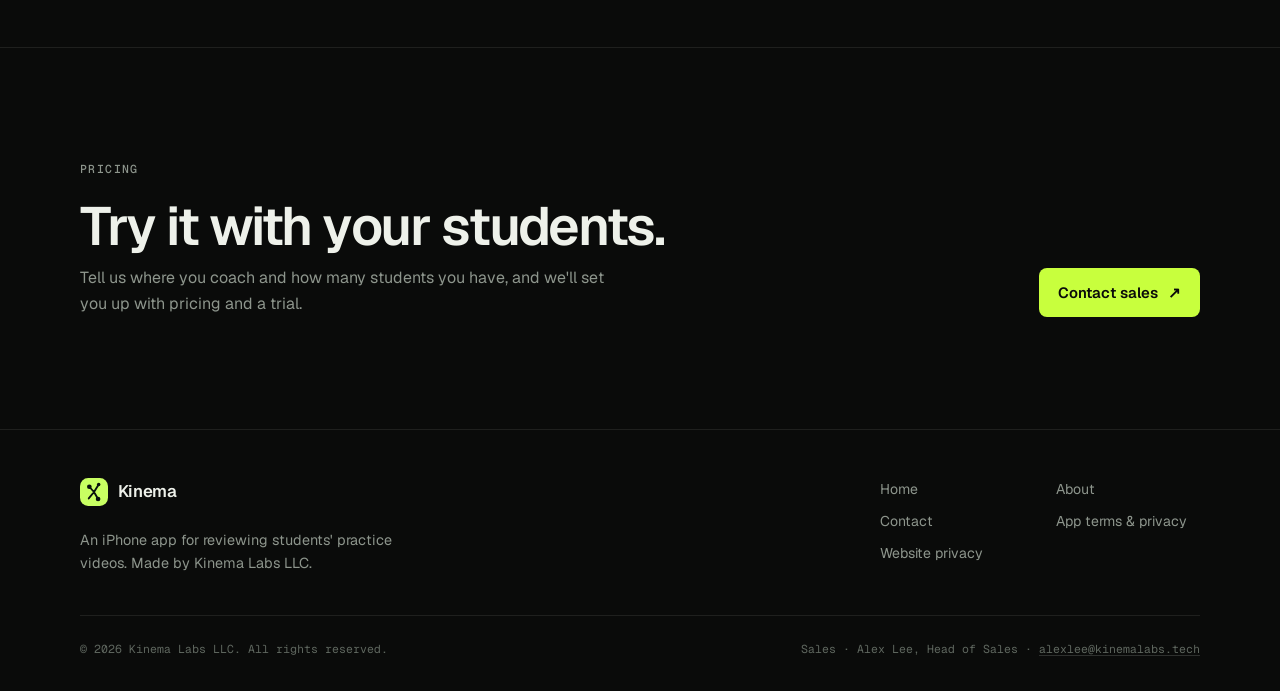
==== commit f9ee51b8: "One-message coach flow: live demo, new demo video, step screenshots and wording" ====
--- a/index.html
+++ b/index.html
@@ -36,7 +36,7 @@
         <div>
           <p class="eyebrow">iPhone app &middot; for tennis coaches</p>
           <h1>Review your students' <span class="swap" data-swap="forehands|backhands|serves|footwork">forehands</span> by voice.</h1>
-          <p class="lede">Students record practice on their phone. You watch the clip and say what you see. Kinema turns that into written notes. Fix anything by typing or by voice, then send.</p>
+          <p class="lede">Students record practice on their phone. You watch the clip and say what you see. Kinema writes it up as one message. Say what to change, or type to fix a word, then send.</p>
           <div class="button-row">
             <a class="button button-primary" href="contact.html">Contact sales <span class="arrow" aria-hidden="true">&#8599;</span></a>
             <a class="button button-secondary" href="#demo">Watch the demo <span class="arrow arrow-down" aria-hidden="true">&#8595;</span></a>
@@ -56,9 +56,9 @@
         <div data-reveal>
           <p class="eyebrow">The coach's side</p>
           <h2>Say it once. Kinema writes it up.</h2>
-          <p class="lede">Talk the way you would on court. Kinema splits what you said into separate notes and tags the swings you named. Change any of it by typing or by saying what to change. Nothing goes out until you tap Send.</p>
+          <p class="lede">Talk the way you would on court. Kinema writes it up as one message in your words, and the swings you name become play buttons for your student. To change it, say what to change. To fix a word, type. Nothing goes out until you tap Send.</p>
         </div>
-        <div class="live" data-reveal data-live data-stage="done" aria-label="Example: a coach's spoken comment turned into two notes">
+        <div class="live" data-reveal data-live data-stage="done" aria-label="Example: a coach's spoken comment written up as one message, then shortened by voice">
           <div class="live-bar"><span>Alex &middot; Forehands &middot; today</span><span class="live-rec">Rec <span data-clock>0:04</span></span></div>
           <div class="live-body">
             <img class="live-thumb" src="assets/clip.webp" alt="" width="800" height="450">
@@ -66,17 +66,12 @@
               <span class="live-mic"><svg viewBox="0 0 24 24" fill="none" stroke="currentColor" stroke-width="2.2" stroke-linecap="round"><rect x="9" y="3" width="6" height="11" rx="3"/><path d="M5 11a7 7 0 0 0 14 0M12 18v3"/></svg></span>
               <div class="live-wave" aria-hidden="true"><i></i><i></i><i></i><i></i><i></i><i></i><i></i><i></i><i></i><i></i><i></i><i></i><i></i><i></i><i></i><i></i><i></i><i></i><i></i><i></i><i></i><i></i><i></i><i></i><i></i><i></i><i></i><i></i></div>
             </div>
-            <div class="live-said" data-said data-text="finish higher, and more hip turn on 3 and 5">finish higher, and more hip turn on 3 and 5</div>
-            <div class="live-status" data-status>Kinema drafted 2 notes</div>
-            <div class="live-notes">
-              <div class="note show">
-                <div class="note-head">Whole clip</div>
-                <p>Finish higher. Let your hand finish over your opposite shoulder.</p>
-              </div>
-              <div class="note show">
-                <div class="note-head"><span class="tag">Change</span> Hip turn <span class="swings">Swings 3 and 5</span></div>
-                <p>Turn your hips more before you swing. Turn your hips and shoulders together.</p>
-              </div>
+            <div class="live-said" data-said data-text="finish higher, and more hip turn on 3 and 5" data-change="make it shorter">make it shorter</div>
+            <div class="live-status" data-status>Kinema changed the message</div>
+            <div class="note show" data-message data-first="Finish higher, with your hand ending over your opposite shoulder. On swings 3 and 5, turn your hips more before you swing, so your hips and shoulders turn together." data-short="Finish higher, over your opposite shoulder. On swings 3 and 5, turn your hips and shoulders together before you swing.">
+              <div class="note-head">Message to Alex <span class="swings">Hip turn</span></div>
+              <p data-words>Finish higher, over your opposite shoulder. On swings 3 and 5, turn your hips and shoulders together before you swing.</p>
+              <div class="note-swings"><span>&#9654; Swing 3</span><span>&#9654; Swing 5</span></div>
             </div>
             <div class="live-send show sent">Sent to Alex &#10003;</div>
           </div>
@@ -124,12 +119,12 @@
           </li>
           <li class="step" data-reveal style="--d:180ms">
             <span class="step-num">03</span>
-            <div><h3>You talk, Kinema writes</h3><p>Say the short version. Kinema writes the notes. Change any of them by typing or out loud.</p></div>
-            <figure class="phone"><img src="assets/screens/coach-drafts.webp" alt="Notes Kinema drafted from what the coach said" width="590" height="1280" loading="lazy"></figure>
+            <div><h3>You talk, Kinema writes</h3><p>Say the short version and Kinema writes one message. Say what to change, or type to fix a word.</p></div>
+            <figure class="phone"><img src="assets/screens/coach-drafts.webp" alt="The message Kinema wrote from what the coach said" width="590" height="1280" loading="lazy"></figure>
           </li>
           <li class="step" data-reveal style="--d:270ms">
             <span class="step-num">04</span>
-            <div><h3>You send</h3><p>Nothing reaches the student until you tap Send. Each note opens on the clip it's about, and they can play your recording.</p></div>
+            <div><h3>You send</h3><p>Nothing reaches the student until you tap Send. Your message opens on the clip it's about. They can tap the swings you named and play your recording.</p></div>
             <figure class="phone"><img src="assets/screens/student-today.webp" alt="The student's phone showing the coach's newest note" width="590" height="1280" loading="lazy"></figure>
           </li>
         </ol>
@@ -146,7 +141,7 @@
           <details><summary>What does it cost?</summary><p>Pricing depends on how many students you coach. <a href="contact.html">Contact sales</a> for a quote.</p></details>
           <details><summary>What do my students need?</summary><p>An iPhone with iOS 18 or later and your group's invite code. They agree to the terms once when they join.</p></details>
           <details><summary>How should students record?</summary><p>Phone on a tripod behind them, turned sideways, with their whole body in the frame.</p></details>
-          <details><summary>Can I type instead of talking?</summary><p>Yes. Every note is plain text you can type or edit. Talking is just faster: say the short version and Kinema writes it up for you to check.</p></details>
+          <details><summary>Can I type instead of talking?</summary><p>Yes. The message is plain text you can type or edit. Talking is faster: say the short version and Kinema writes it up for you to check.</p></details>
           <details><summary>Which sports?</summary><p>Tennis.</p></details>
           <details><summary>Where are clips stored?</summary><p>In Kinema's cloud, for your group only. Details are in the <a href="app.html">app terms &amp; privacy</a>.</p></details>
         </div>
--- a/assets/site.css
+++ b/assets/site.css
@@ -552,6 +552,29 @@
   line-height: 1.5;
 }
 
+.note-swings {
+  display: flex;
+  margin-top: 0.6rem;
+  gap: 0.4rem;
+}
+
+.note-swings span {
+  padding: 0.25rem 0.6rem;
+  border: 1px solid var(--line-strong);
+  border-radius: 999px;
+  color: var(--ink);
+  font-family: var(--mono);
+  font-size: 0.68rem;
+}
+
+.note p.rewrite {
+  animation: rewrite 600ms var(--ease);
+}
+
+@keyframes rewrite {
+  from { opacity: 0.15; filter: blur(3px); }
+}
+
 .live-send {
   display: flex;
   min-height: 2.6rem;
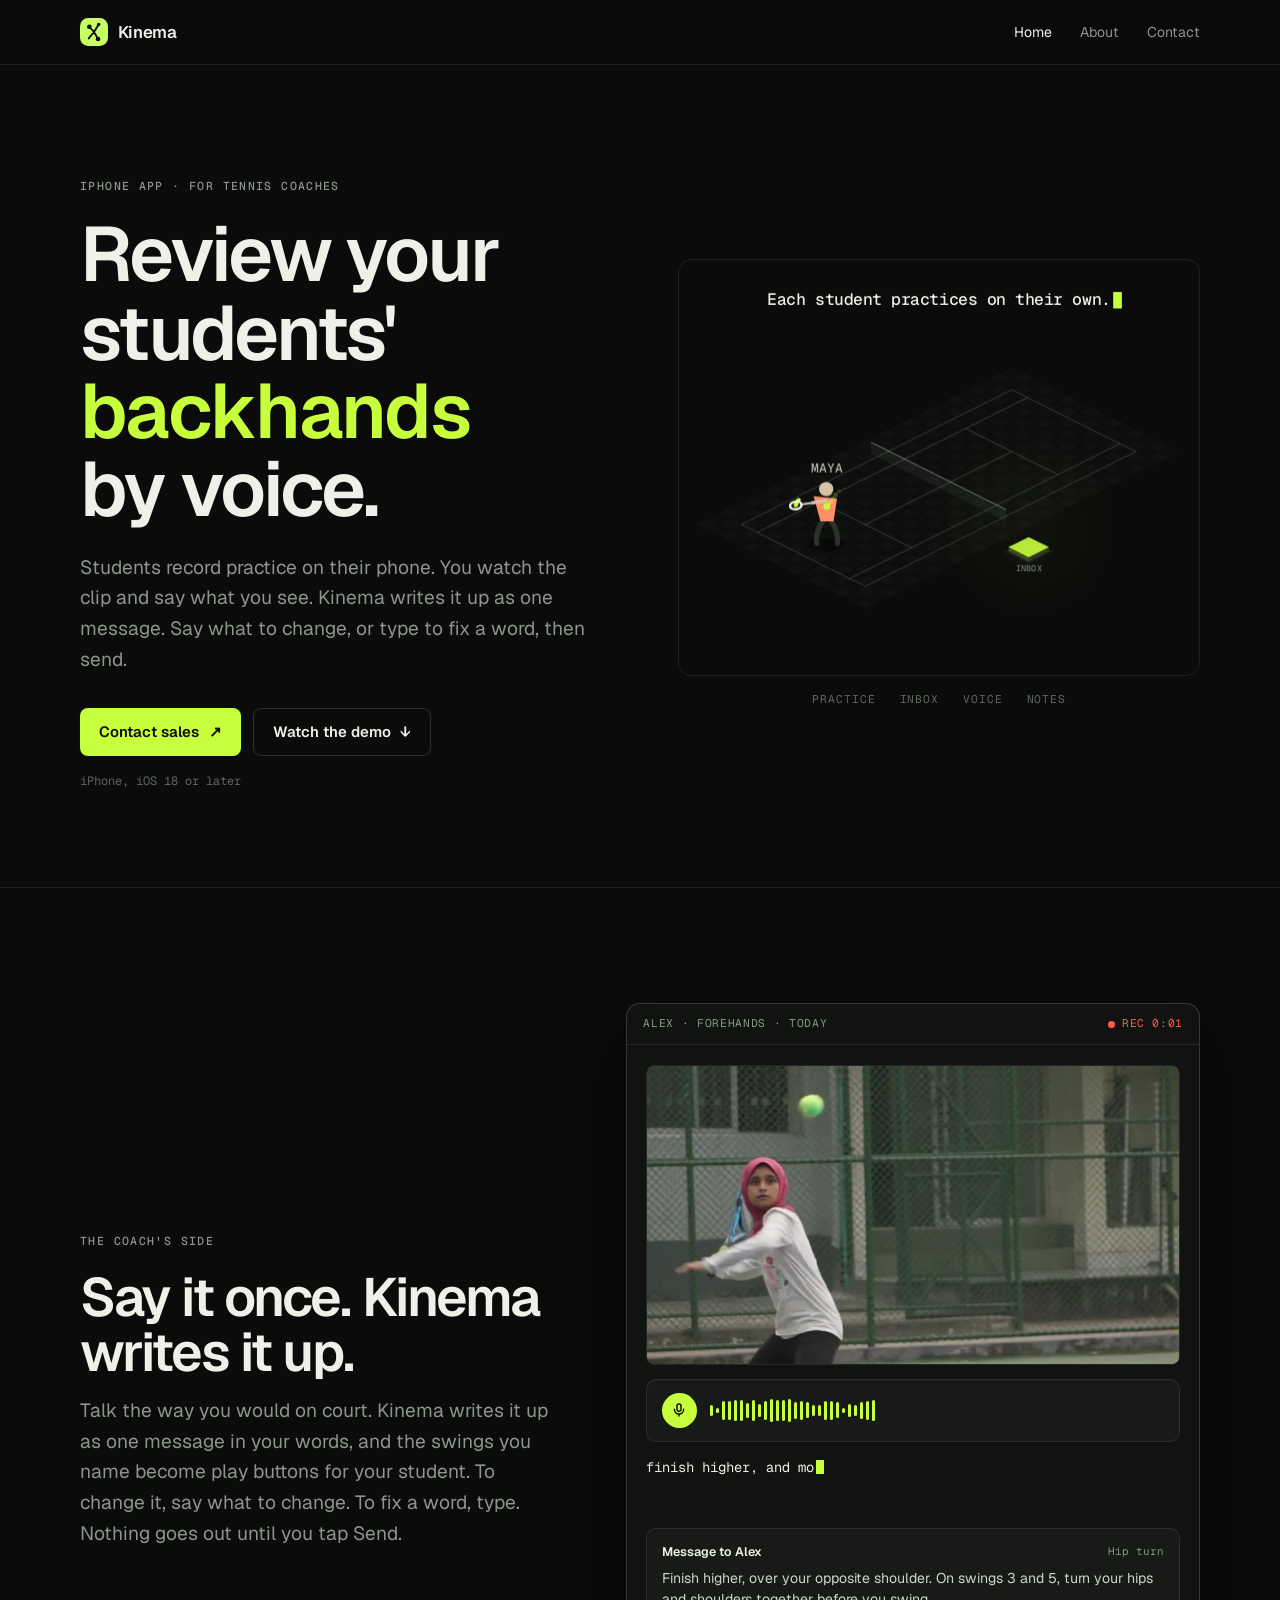
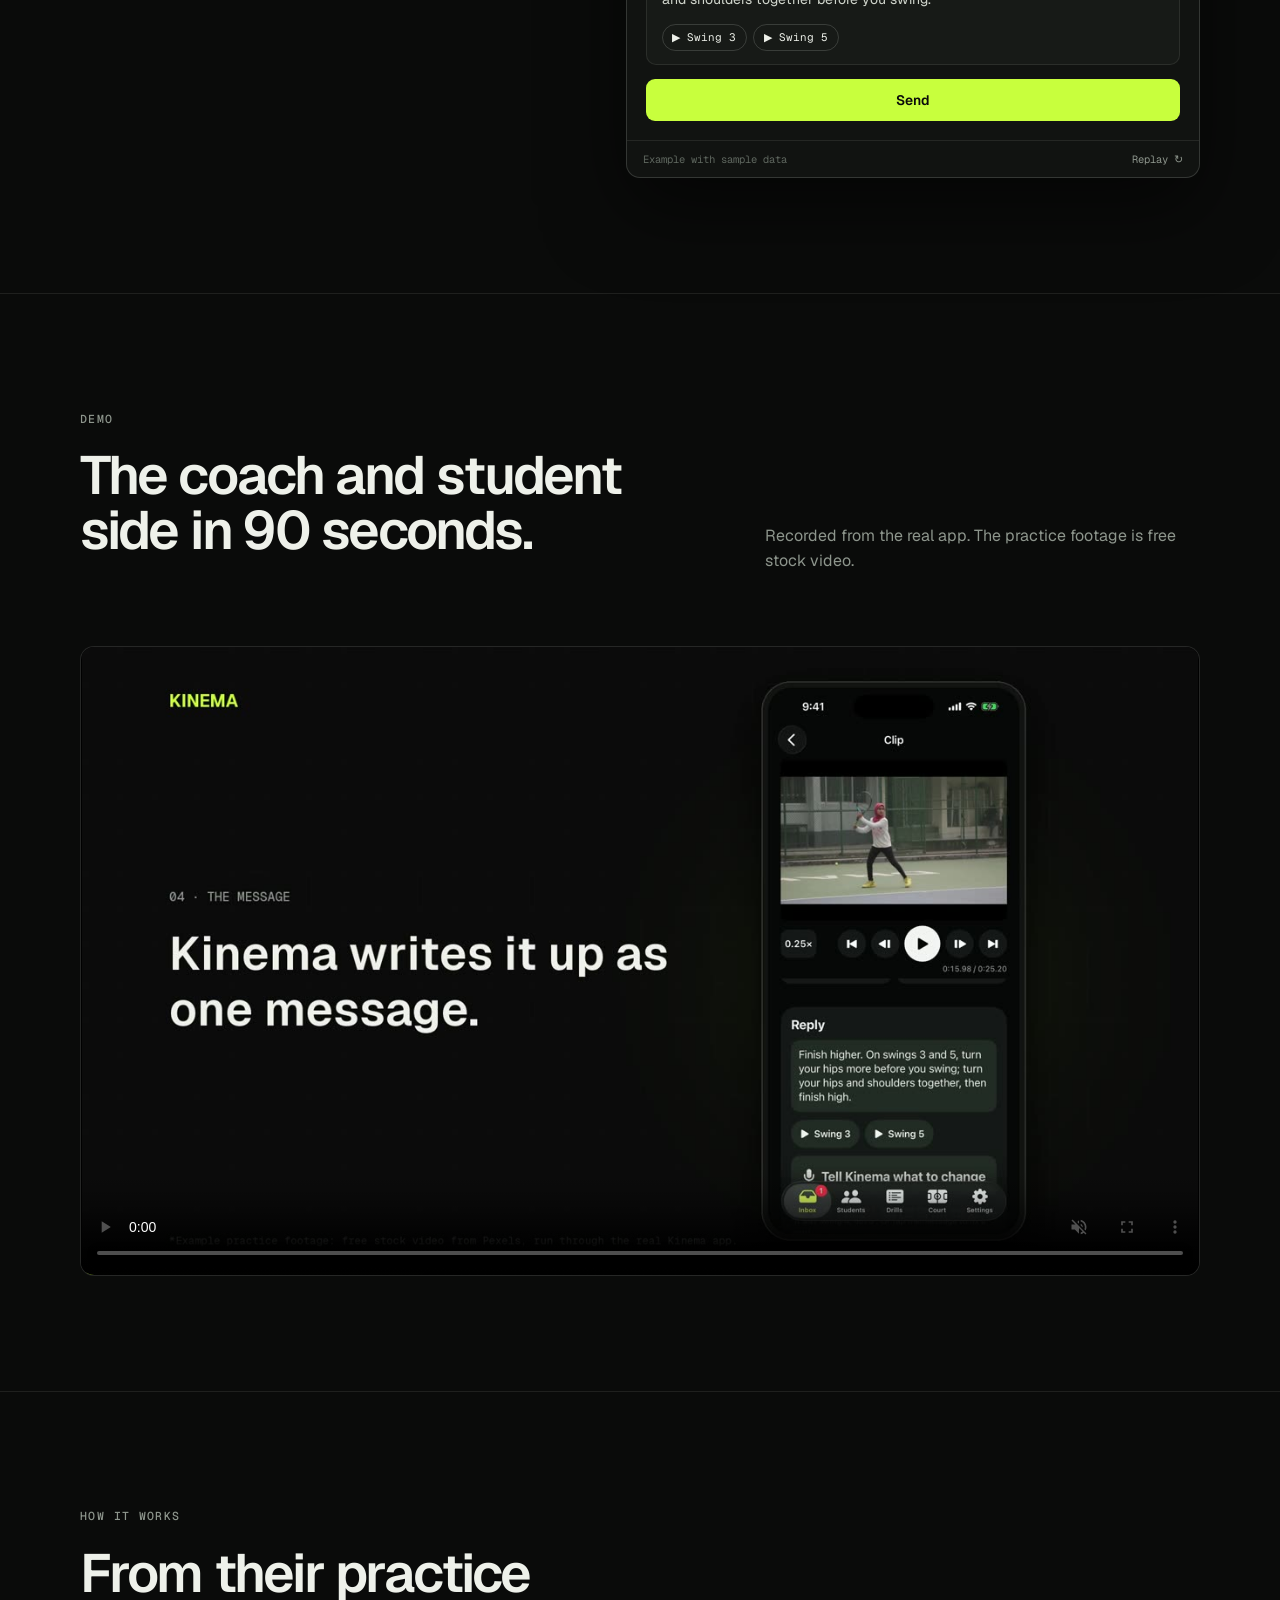
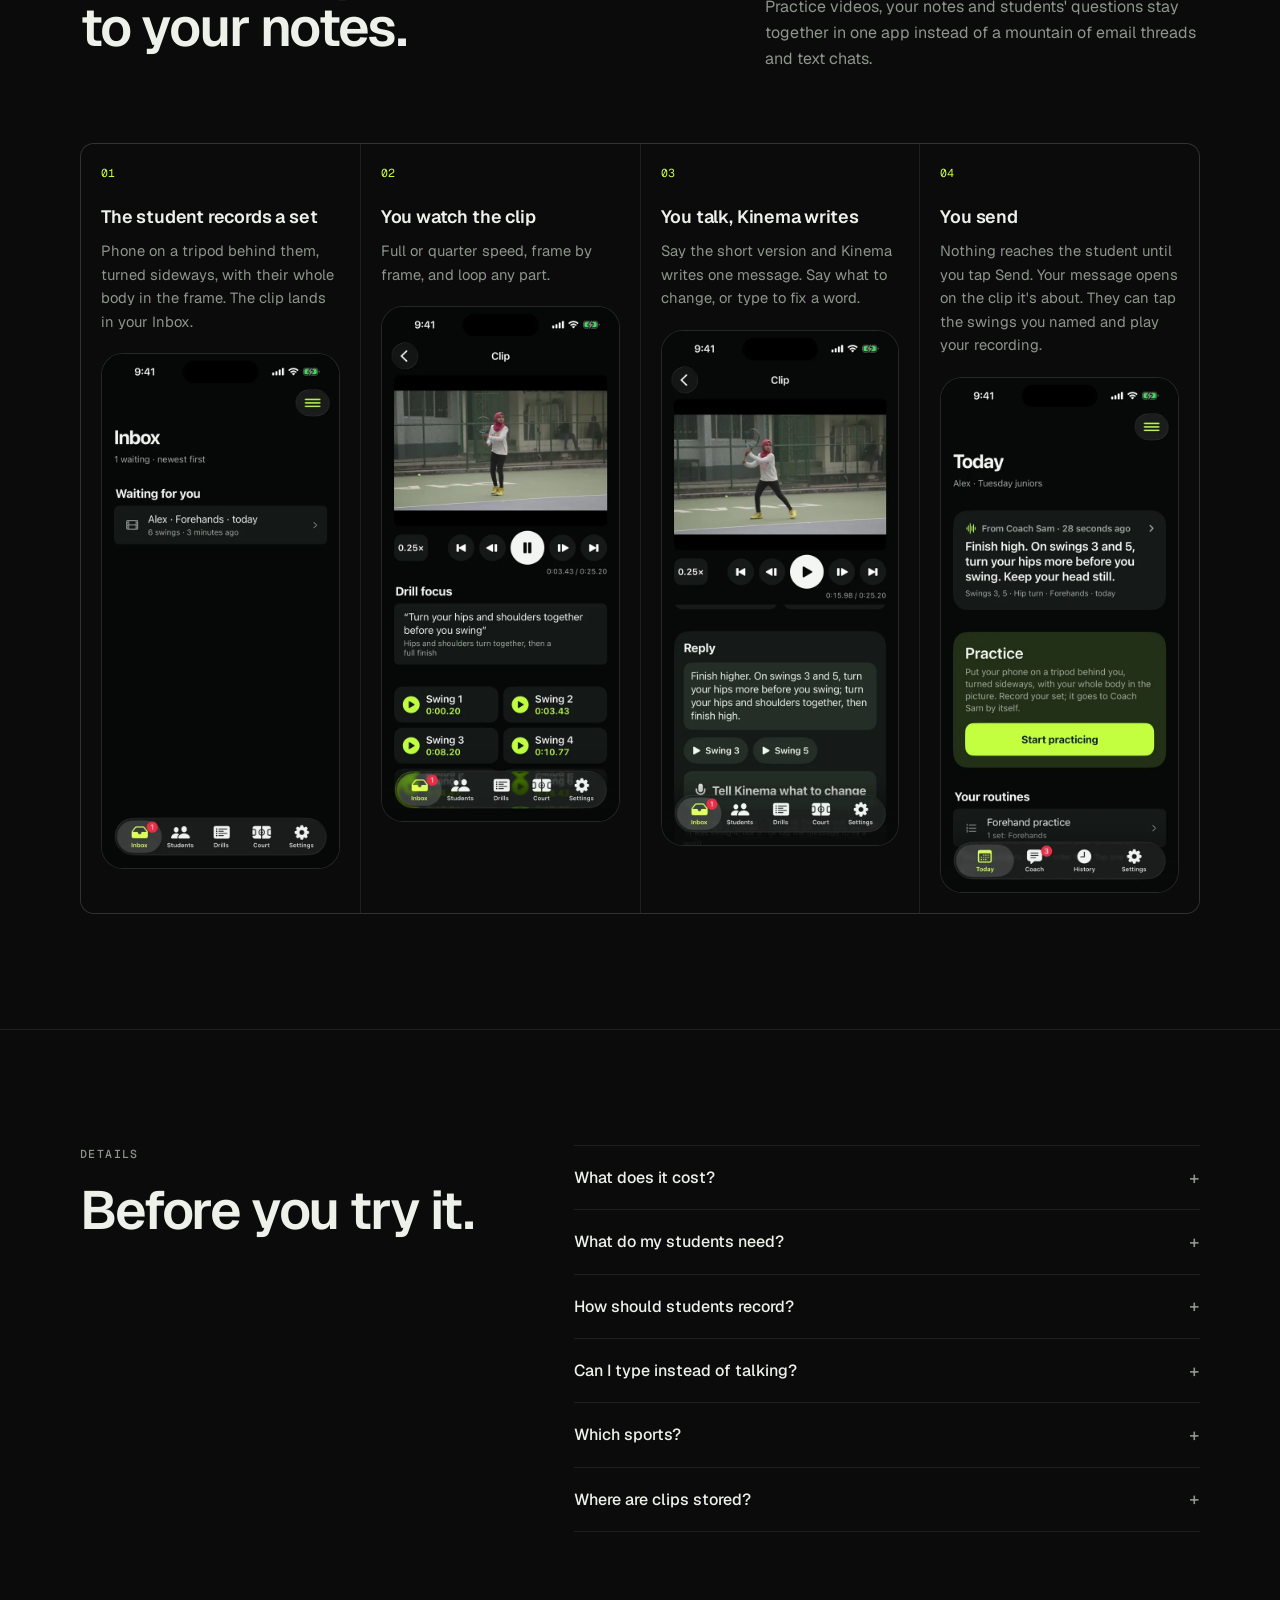
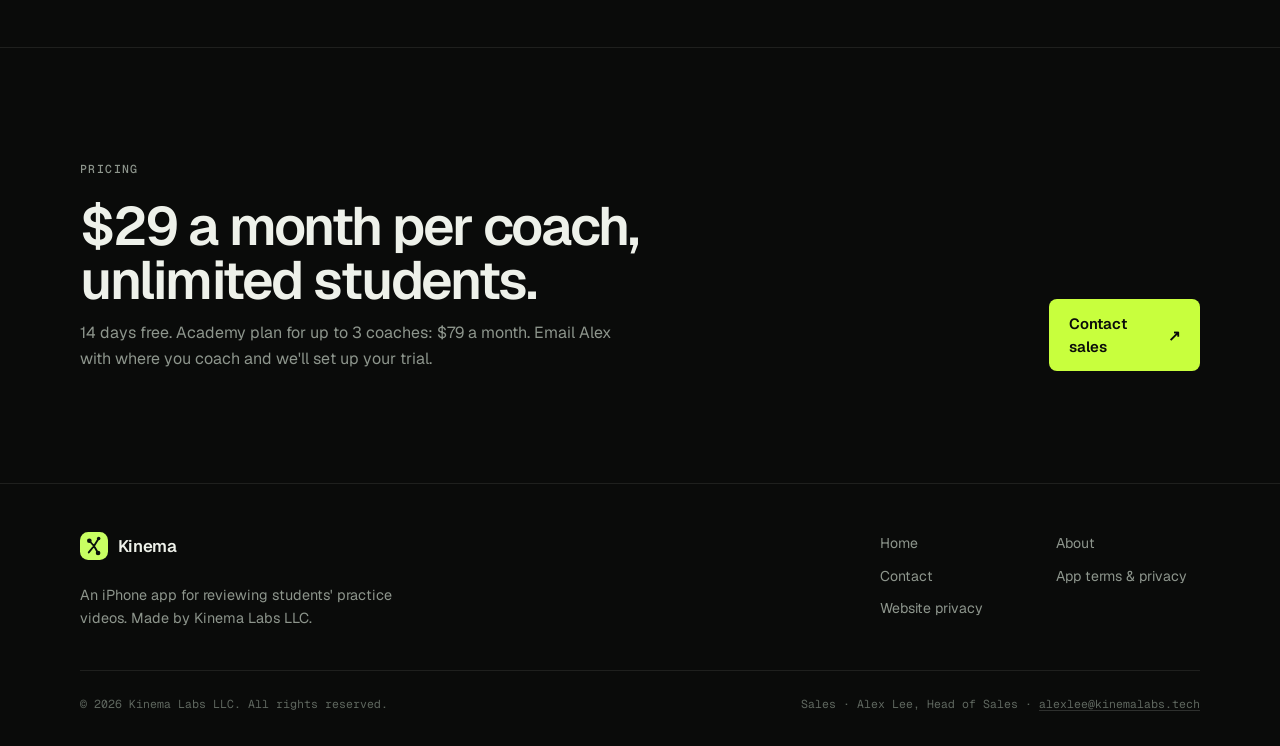
==== commit 5ca64a52: "Prices on the site; billing return page" ====
--- a/index.html
+++ b/index.html
@@ -4,7 +4,7 @@
   <meta charset="utf-8">
   <meta name="viewport" content="width=device-width, initial-scale=1">
   <title>Kinema: practice video review for tennis coaches</title>
-  <meta name="description" content="An iPhone app for tennis coaches: students record practice and you send notes by voice. Contact sales for pricing.">
+  <meta name="description" content="An iPhone app for tennis coaches: students record practice and you send notes by voice. $29 a month per coach, 14 days free.">
   <meta name="theme-color" content="#08110d">
   <link rel="canonical" href="https://kinemalabs.tech/">
   <link rel="icon" href="assets/kinema-mark.svg" type="image/svg+xml">
@@ -12,7 +12,7 @@
   <link rel="stylesheet" href="assets/site.css">
   <script>document.documentElement.classList.add("js")</script>
   <meta property="og:title" content="Kinema: practice video review for tennis coaches">
-  <meta property="og:description" content="An iPhone app for tennis coaches: students record practice and you send notes by voice. Contact sales for pricing.">
+  <meta property="og:description" content="An iPhone app for tennis coaches: students record practice and you send notes by voice. $29 a month per coach, 14 days free.">
   <meta property="og:type" content="website">
   <meta property="og:url" content="https://kinemalabs.tech/">
   <meta property="og:image" content="https://kinemalabs.tech/assets/og.png">
@@ -138,7 +138,7 @@
           <h2>Before you try it.</h2>
         </div>
         <div class="faq-list" data-reveal>
-          <details><summary>What does it cost?</summary><p>Pricing depends on how many students you coach. <a href="contact.html">Contact sales</a> for a quote.</p></details>
+          <details><summary>What does it cost?</summary><p>Coach: $29 a month for one coach, with unlimited students. Academy: $79 a month for up to 3 coaches. Both start with 14 days free. You add a card when you start and can cancel anytime. To start a trial, <a href="contact.html">email Alex</a>.</p></details>
           <details><summary>What do my students need?</summary><p>An iPhone with iOS 18 or later and your group's invite code. They agree to the terms once when they join.</p></details>
           <details><summary>How should students record?</summary><p>Phone on a tripod behind them, turned sideways, with their whole body in the frame.</p></details>
           <details><summary>Can I type instead of talking?</summary><p>Yes. The message is plain text you can type or edit. Talking is faster: say the short version and Kinema writes it up for you to check.</p></details>
@@ -152,8 +152,8 @@
       <div class="shell cta-inner" data-reveal>
         <div>
           <p class="eyebrow">Pricing</p>
-          <h2>Try it with your students.</h2>
-          <p class="cta-note">Tell us where you coach and how many students you have, and we'll set you up with pricing and a trial.</p>
+          <h2>$29 a month per coach, unlimited students.</h2>
+          <p class="cta-note">14 days free. Academy plan for up to 3 coaches: $79 a month. Email Alex with where you coach and we'll set up your trial.</p>
         </div>
         <a class="button button-primary" href="contact.html">Contact sales <span class="arrow" aria-hidden="true">&#8599;</span></a>
       </div>
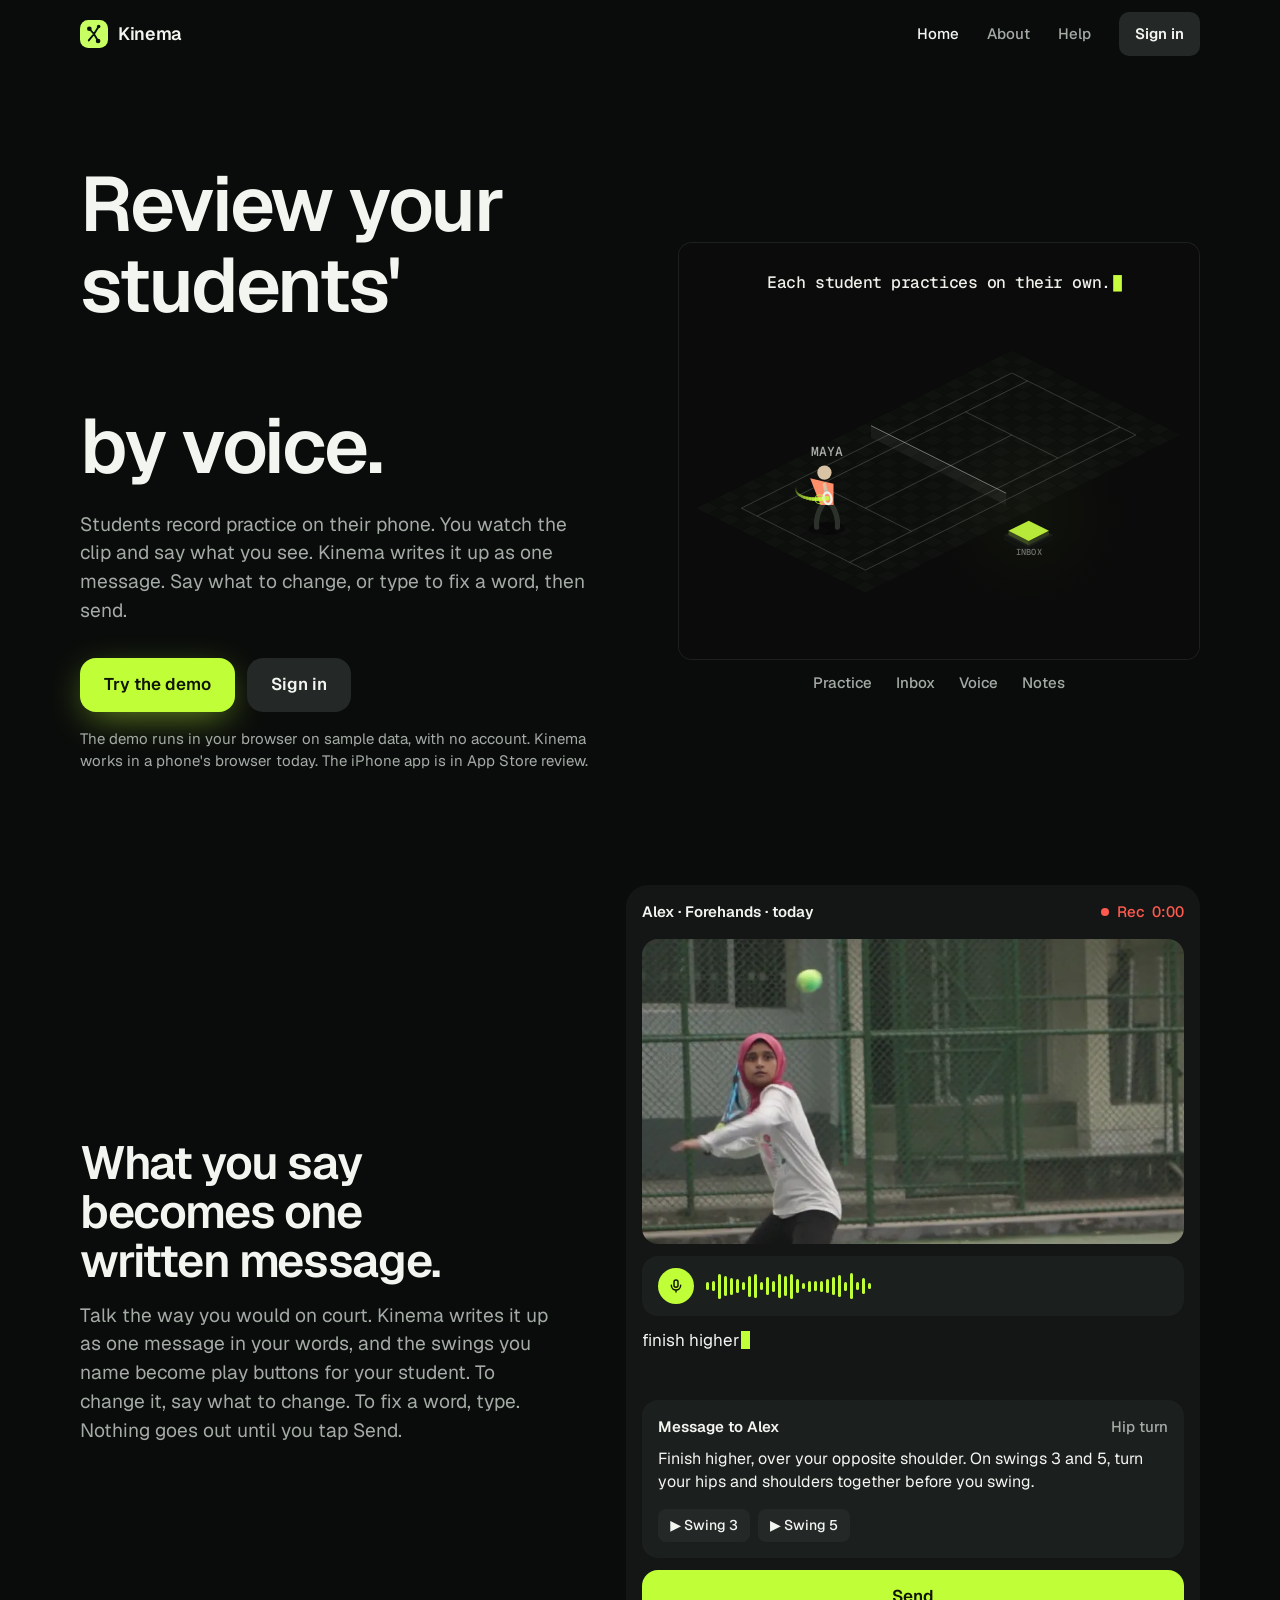
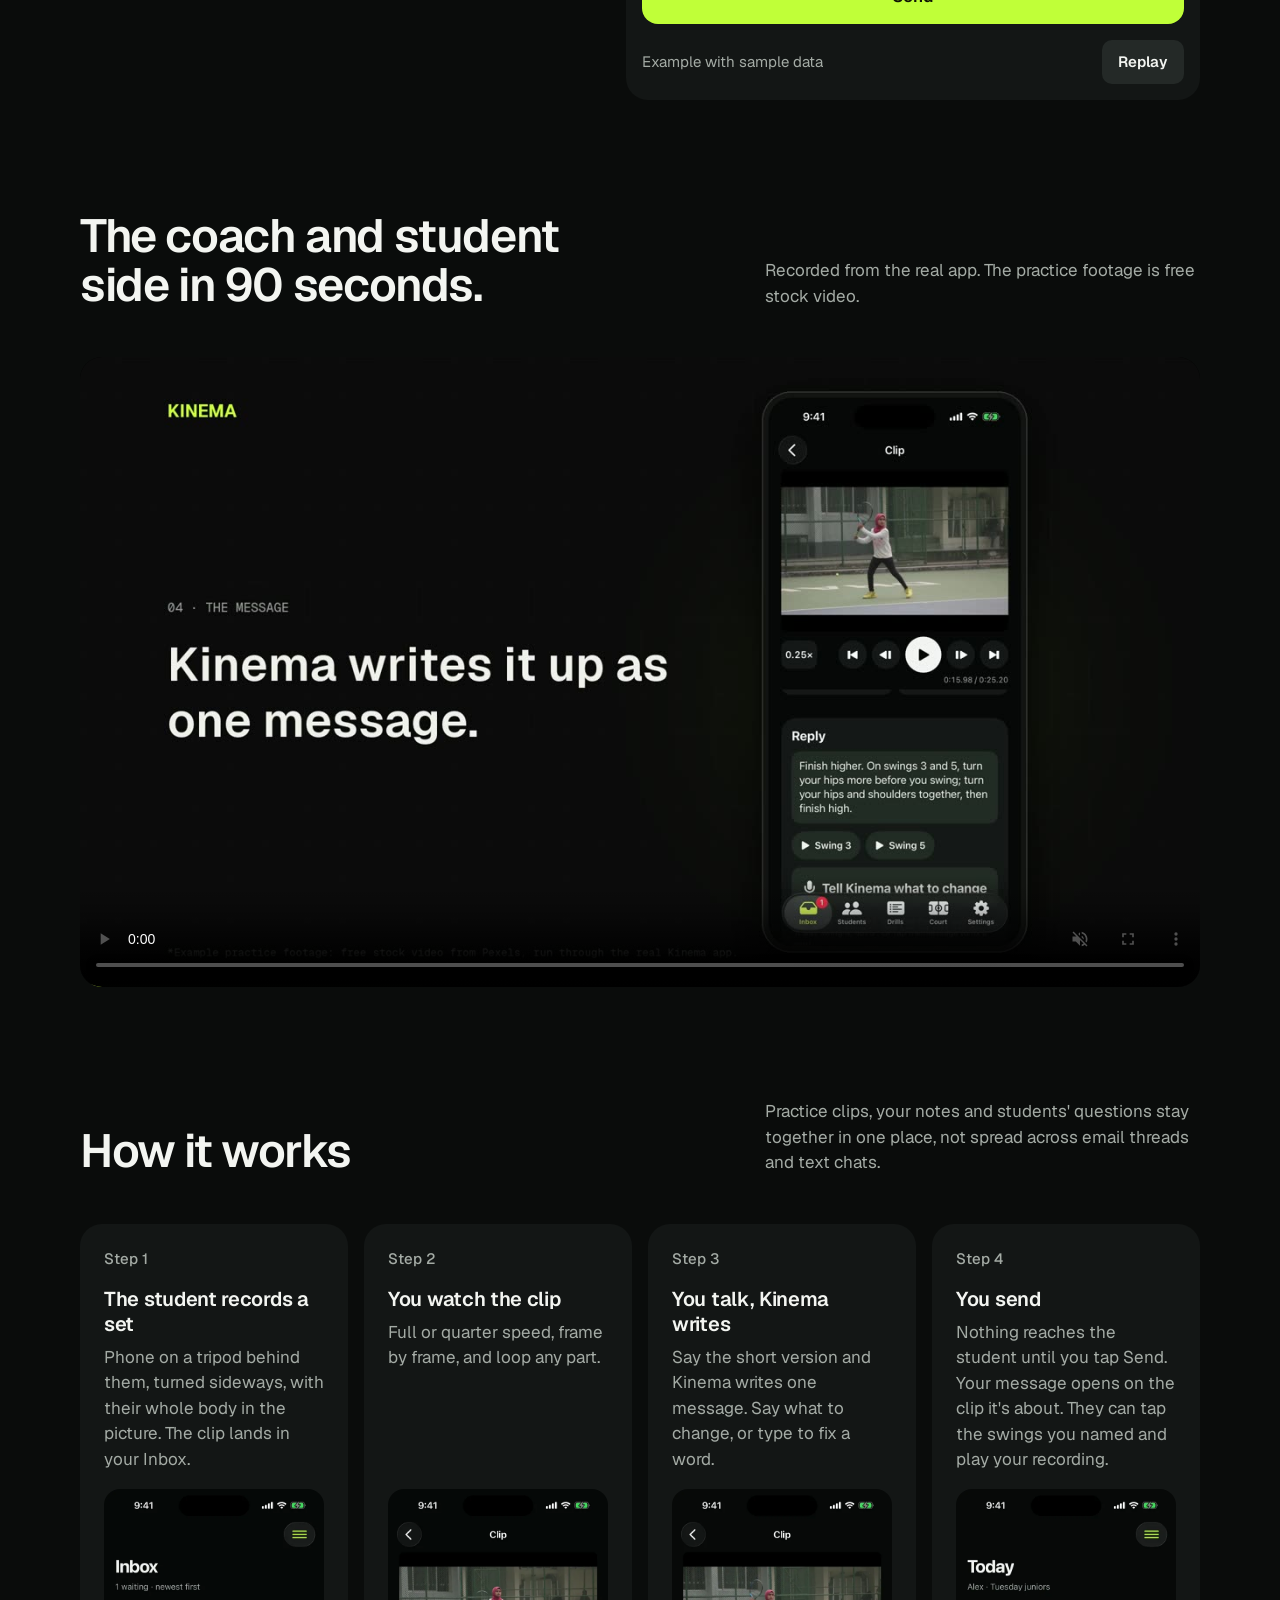
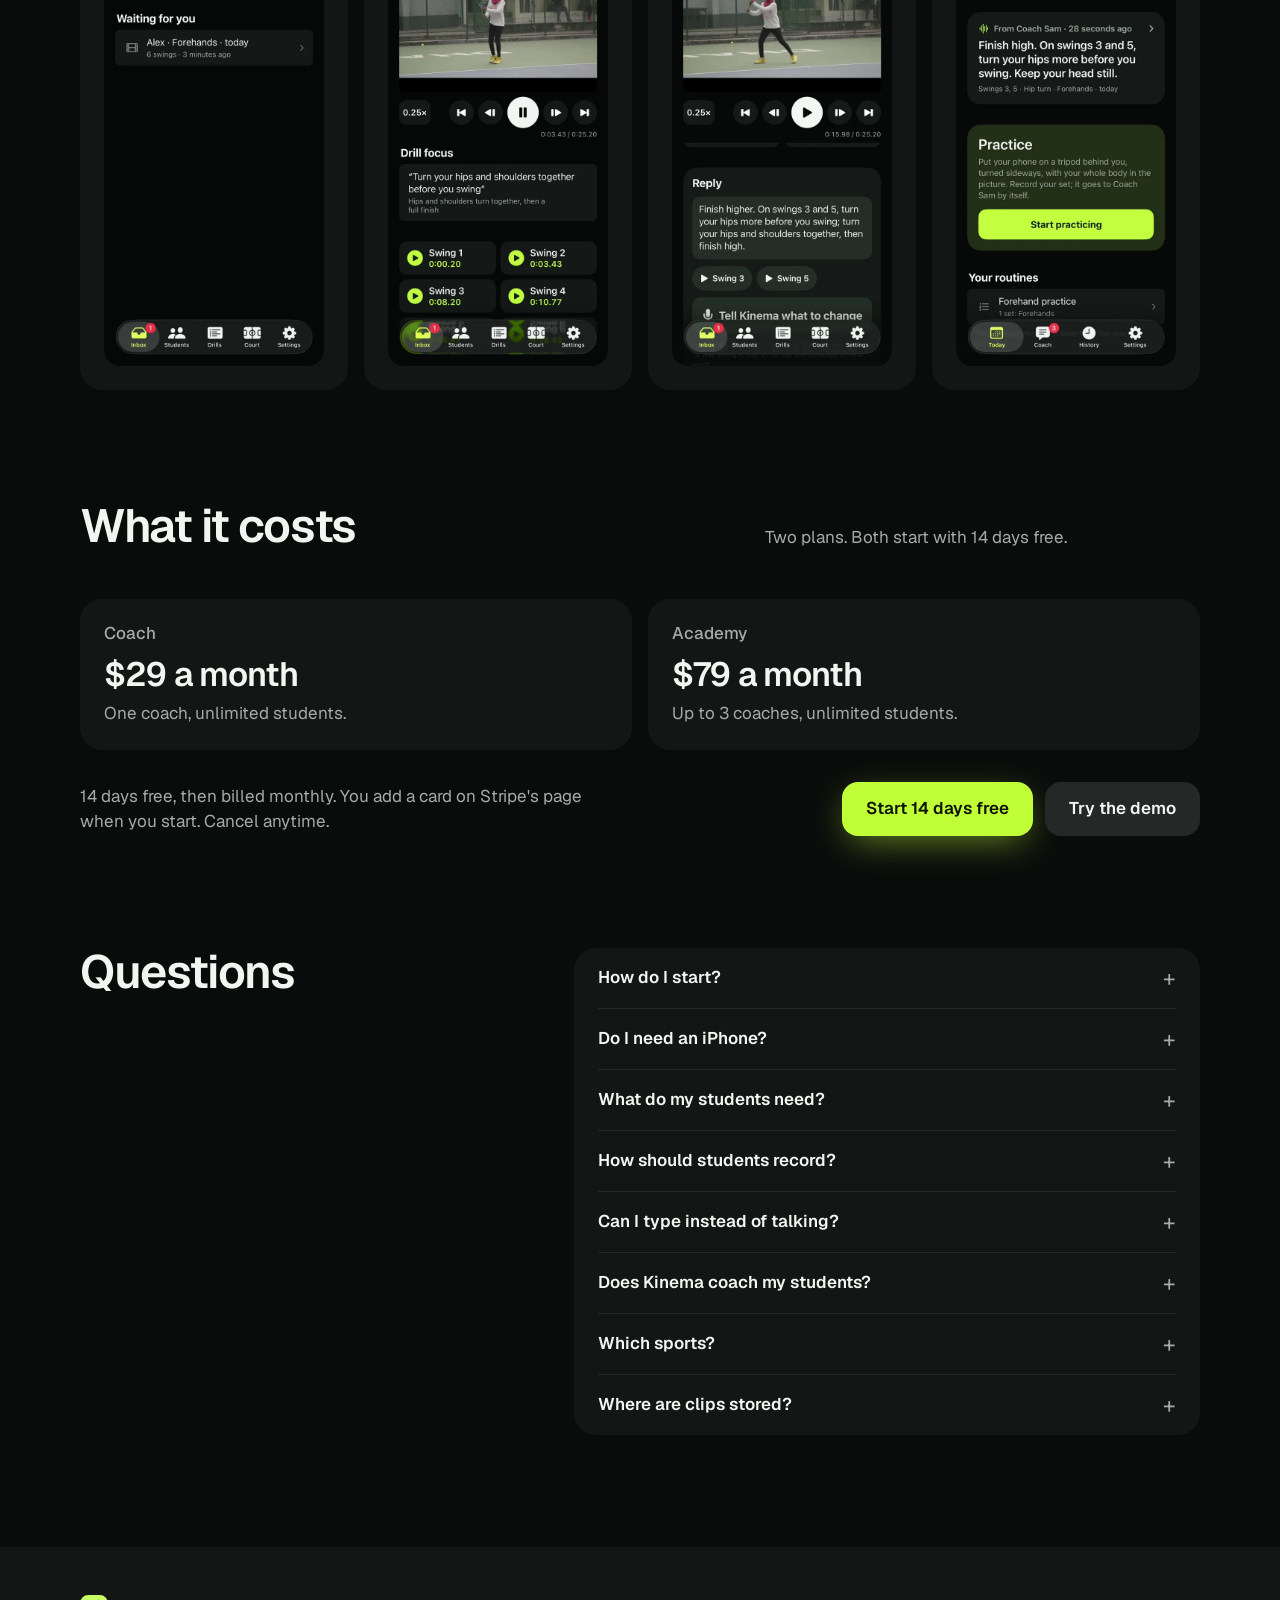
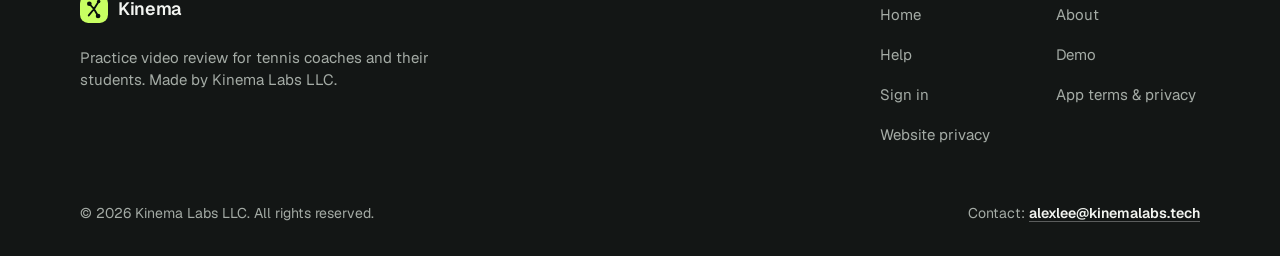
==== commit a2e63828: "Homepage leads to the live demo and sign-in; site matches the web app - Main button on the homepage " ====
--- a/index.html
+++ b/index.html
@@ -4,28 +4,29 @@
   <meta charset="utf-8">
   <meta name="viewport" content="width=device-width, initial-scale=1">
   <title>Kinema: practice video review for tennis coaches</title>
-  <meta name="description" content="An iPhone app for tennis coaches: students record practice and you send notes by voice. $29 a month per coach, 14 days free.">
-  <meta name="theme-color" content="#08110d">
+  <meta name="description" content="For tennis coaches: students record practice on their phone and you send notes by voice. Works in a phone's browser. $29 a month per coach, 14 days free.">
+  <meta name="theme-color" content="#0a0c0b">
   <link rel="canonical" href="https://kinemalabs.tech/">
   <link rel="icon" href="assets/kinema-mark.svg" type="image/svg+xml">
   <link rel="preload" href="assets/fonts/geist.woff2" as="font" type="font/woff2" crossorigin>
   <link rel="stylesheet" href="assets/site.css">
   <script>document.documentElement.classList.add("js")</script>
   <meta property="og:title" content="Kinema: practice video review for tennis coaches">
-  <meta property="og:description" content="An iPhone app for tennis coaches: students record practice and you send notes by voice. $29 a month per coach, 14 days free.">
+  <meta property="og:description" content="For tennis coaches: students record practice on their phone and you send notes by voice. Works in a phone's browser. $29 a month per coach, 14 days free.">
   <meta property="og:type" content="website">
   <meta property="og:url" content="https://kinemalabs.tech/">
   <meta property="og:image" content="https://kinemalabs.tech/assets/og.png">
 </head>
 <body>
   <a class="skip-link" href="#main">Skip to content</a>
+  <!-- Links marked data-app go to the app. Its address is set once, at the top of assets/site.js. -->
   <header class="site-header">
     <div class="nav-shell">
       <a class="brand" href="./" aria-label="Kinema home">
         <img src="assets/kinema-mark.svg" alt="" width="32" height="32">
         <span>Kinema</span>
       </a>
-      <nav class="site-nav" aria-label="Primary navigation"><a href="./" aria-current="page">Home</a><a href="about.html">About</a><a href="contact.html">Contact</a></nav>
+      <nav class="site-nav" aria-label="Primary navigation"><a href="./" aria-current="page">Home</a><a href="about.html">About</a><a href="contact.html">Help</a><a class="button button-small" href="contact.html" data-app="/login">Sign in</a></nav>
     </div>
   </header>
 
@@ -34,14 +35,13 @@
     <section class="hero">
       <div class="shell hero-grid">
         <div>
-          <p class="eyebrow">iPhone app &middot; for tennis coaches</p>
           <h1>Review your students' <span class="swap" data-swap="forehands|backhands|serves|footwork">forehands</span> by voice.</h1>
           <p class="lede">Students record practice on their phone. You watch the clip and say what you see. Kinema writes it up as one message. Say what to change, or type to fix a word, then send.</p>
           <div class="button-row">
-            <a class="button button-primary" href="contact.html">Contact sales <span class="arrow" aria-hidden="true">&#8599;</span></a>
-            <a class="button button-secondary" href="#demo">Watch the demo <span class="arrow arrow-down" aria-hidden="true">&#8595;</span></a>
+            <a class="button button-primary" href="contact.html" data-app="/demo/">Try the demo</a>
+            <a class="button" href="contact.html" data-app="/login">Sign in</a>
           </div>
-          <p class="hero-note">iPhone, iOS 18 or later</p>
+          <p class="hero-note">The demo runs in your browser on sample data, with no account. Kinema works in a phone's browser today. The iPhone app is in App Store review.</p>
         </div>
 
         <figure class="court">
@@ -54,8 +54,7 @@
     <section class="section">
       <div class="shell live-section">
         <div data-reveal>
-          <p class="eyebrow">The coach's side</p>
-          <h2>Say it once. Kinema writes it up.</h2>
+          <h2>What you say becomes one written message.</h2>
           <p class="lede">Talk the way you would on court. Kinema writes it up as one message in your words, and the swings you name become play buttons for your student. To change it, say what to change. To fix a word, type. Nothing goes out until you tap Send.</p>
         </div>
         <div class="live" data-reveal data-live data-stage="done" aria-label="Example: a coach's spoken comment written up as one message, then shortened by voice">
@@ -73,9 +72,9 @@
               <p data-words>Finish higher, over your opposite shoulder. On swings 3 and 5, turn your hips and shoulders together before you swing.</p>
               <div class="note-swings"><span>&#9654; Swing 3</span><span>&#9654; Swing 5</span></div>
             </div>
-            <div class="live-send show sent">Sent to Alex &#10003;</div>
+            <div class="live-send show sent">Sent to Alex</div>
           </div>
-          <div class="live-foot"><span>Example with sample data</span><button type="button" data-replay>Replay &#8635;</button></div>
+          <div class="live-foot"><span>Example with sample data</span><button class="button button-small" type="button" data-replay>Replay</button></div>
         </div>
       </div>
     </section>
@@ -83,10 +82,7 @@
     <section class="section demo" id="demo">
       <div class="shell">
         <div class="section-intro" data-reveal>
-          <div>
-            <p class="eyebrow">Demo</p>
-            <h2>The coach and student side in 90 seconds.</h2>
-          </div>
+          <h2>The coach and student side in 90 seconds.</h2>
           <p>Recorded from the real app. The practice footage is free stock video.</p>
         </div>
         <div class="demo-frame" data-reveal>
@@ -100,30 +96,27 @@
     <section class="section" id="how">
       <div class="shell">
         <div class="section-intro" data-reveal>
-          <div>
-            <p class="eyebrow">How it works</p>
-            <h2>From their practice to your notes.</h2>
-          </div>
-          <p>Practice videos, your notes and students' questions stay together in one app instead of a mountain of email threads and text chats.</p>
+          <h2>How it works</h2>
+          <p>Practice clips, your notes and students' questions stay together in one place, not spread across email threads and text chats.</p>
         </div>
         <ol class="steps">
           <li class="step" data-reveal style="--d:0ms">
-            <span class="step-num">01</span>
-            <div><h3>The student records a set</h3><p>Phone on a tripod behind them, turned sideways, with their whole body in the frame. The clip lands in your Inbox.</p></div>
+            <span class="step-num">Step 1</span>
+            <div><h3>The student records a set</h3><p>Phone on a tripod behind them, turned sideways, with their whole body in the picture. The clip lands in your Inbox.</p></div>
             <figure class="phone"><img src="assets/screens/coach-inbox.webp" alt="The coach's Inbox with a new practice clip" width="590" height="1280" loading="lazy"></figure>
           </li>
           <li class="step" data-reveal style="--d:90ms">
-            <span class="step-num">02</span>
+            <span class="step-num">Step 2</span>
             <div><h3>You watch the clip</h3><p>Full or quarter speed, frame by frame, and loop any part.</p></div>
             <figure class="phone"><img src="assets/screens/coach-swings.webp" alt="A practice clip with playback controls" width="590" height="1280" loading="lazy"></figure>
           </li>
           <li class="step" data-reveal style="--d:180ms">
-            <span class="step-num">03</span>
+            <span class="step-num">Step 3</span>
             <div><h3>You talk, Kinema writes</h3><p>Say the short version and Kinema writes one message. Say what to change, or type to fix a word.</p></div>
             <figure class="phone"><img src="assets/screens/coach-drafts.webp" alt="The message Kinema wrote from what the coach said" width="590" height="1280" loading="lazy"></figure>
           </li>
           <li class="step" data-reveal style="--d:270ms">
-            <span class="step-num">04</span>
+            <span class="step-num">Step 4</span>
             <div><h3>You send</h3><p>Nothing reaches the student until you tap Send. Your message opens on the clip it's about. They can tap the swings you named and play your recording.</p></div>
             <figure class="phone"><img src="assets/screens/student-today.webp" alt="The student's phone showing the coach's newest note" width="590" height="1280" loading="lazy"></figure>
           </li>
@@ -131,31 +124,47 @@
       </div>
     </section>
 
-    <section class="section">
-      <div class="shell faq">
-        <div data-reveal>
-          <p class="eyebrow">Details</p>
-          <h2>Before you try it.</h2>
+    <section class="section" id="plans">
+      <div class="shell">
+        <div class="section-intro" data-reveal>
+          <h2>What it costs</h2>
+          <p>Two plans. Both start with 14 days free.</p>
         </div>
-        <div class="faq-list" data-reveal>
-          <details><summary>What does it cost?</summary><p>Coach: $29 a month for one coach, with unlimited students. Academy: $79 a month for up to 3 coaches. Both start with 14 days free. You add a card when you start and can cancel anytime. To start a trial, <a href="contact.html">email Alex</a>.</p></details>
-          <details><summary>What do my students need?</summary><p>An iPhone with iOS 18 or later and your group's invite code. They agree to the terms once when they join.</p></details>
-          <details><summary>How should students record?</summary><p>Phone on a tripod behind them, turned sideways, with their whole body in the frame.</p></details>
-          <details><summary>Can I type instead of talking?</summary><p>Yes. The message is plain text you can type or edit. Talking is faster: say the short version and Kinema writes it up for you to check.</p></details>
-          <details><summary>Which sports?</summary><p>Tennis.</p></details>
-          <details><summary>Where are clips stored?</summary><p>In Kinema's cloud, for your group only. Details are in the <a href="app.html">app terms &amp; privacy</a>.</p></details>
+        <div class="plans" data-reveal>
+          <article class="plan">
+            <h3>Coach</h3>
+            <p class="plan-price">$29 a month</p>
+            <p>One coach, unlimited students.</p>
+          </article>
+          <article class="plan">
+            <h3>Academy</h3>
+            <p class="plan-price">$79 a month</p>
+            <p>Up to 3 coaches, unlimited students.</p>
+          </article>
+        </div>
+        <div class="plans-start" data-reveal>
+          <p>14 days free, then billed monthly. You add a card on Stripe's page when you start. Cancel anytime.</p>
+          <div class="button-row">
+            <a class="button button-primary" href="contact.html" data-app="/login">Start 14 days free</a>
+            <a class="button" href="contact.html" data-app="/demo/">Try the demo</a>
+          </div>
         </div>
       </div>
     </section>
 
-    <section class="cta">
-      <div class="shell cta-inner" data-reveal>
-        <div>
-          <p class="eyebrow">Pricing</p>
-          <h2>$29 a month per coach, unlimited students.</h2>
-          <p class="cta-note">14 days free. Academy plan for up to 3 coaches: $79 a month. Email Alex with where you coach and we'll set up your trial.</p>
+    <section class="section">
+      <div class="shell faq">
+        <h2 data-reveal>Questions</h2>
+        <div class="faq-list" data-reveal>
+          <details><summary>How do I start?</summary><p><a href="contact.html" data-app="/login">Sign in</a>, open Practice and start a group as coach. Then pick a plan: Coach is $29 a month for one coach, Academy is $79 a month for up to 3 coaches, both with unlimited students. Both start with 14 days free. You add a card when you start and can cancel anytime.</p></details>
+          <details><summary>Do I need an iPhone?</summary><p>No. Kinema works in a phone's browser today. The iPhone app was submitted to the App Store on October 14, 2026 and is in review.</p></details>
+          <details><summary>What do my students need?</summary><p>A phone with a web browser and an invite code from you. Each code works once and expires in 7 days. They agree to the terms once when they join.</p></details>
+          <details><summary>How should students record?</summary><p>Phone on a tripod behind them, turned sideways, with their whole body in the picture.</p></details>
+          <details><summary>Can I type instead of talking?</summary><p>Yes. The message is plain text you can type or edit. Talking is faster: say the short version and Kinema writes it up for you to check.</p></details>
+          <details><summary>Does Kinema coach my students?</summary><p>No. It writes up what you say and passes students' questions to you. Nothing reaches a student until you tap Send.</p></details>
+          <details><summary>Which sports?</summary><p>Tennis.</p></details>
+          <details><summary>Where are clips stored?</summary><p>In Kinema's cloud, for your group only. Details are in the <a href="app.html">app terms &amp; privacy</a>.</p></details>
         </div>
-        <a class="button button-primary" href="contact.html">Contact sales <span class="arrow" aria-hidden="true">&#8599;</span></a>
       </div>
     </section>
 
@@ -166,15 +175,15 @@
       <div class="footer-top">
         <div>
           <a class="brand" href="./"><img src="assets/kinema-mark.svg" alt="" width="32" height="32"><span>Kinema</span></a>
-          <p class="footer-tagline">An iPhone app for reviewing students' practice videos. Made by Kinema Labs LLC.</p>
+          <p class="footer-tagline">Practice video review for tennis coaches and their students. Made by Kinema Labs LLC.</p>
         </div>
         <nav class="footer-nav" aria-label="Footer navigation">
-          <a href="./">Home</a><a href="about.html">About</a><a href="contact.html">Contact</a><a href="app.html">App terms &amp; privacy</a><a href="privacy.html">Website privacy</a>
+          <a href="./">Home</a><a href="about.html">About</a><a href="contact.html">Help</a><a href="contact.html" data-app="/demo/">Demo</a><a href="contact.html" data-app="/login">Sign in</a><a href="app.html">App terms &amp; privacy</a><a href="privacy.html">Website privacy</a>
         </nav>
       </div>
       <div class="footer-bottom">
         <span>&copy; 2026 Kinema Labs LLC. All rights reserved.</span>
-        <span>Sales &middot; Alex Lee, Head of Sales &middot; <a href="mailto:alexlee@kinemalabs.tech">alexlee@kinemalabs.tech</a></span>
+        <span>Contact: <a class="address" href="mailto:alexlee@kinemalabs.tech">alexlee@kinemalabs.tech</a></span>
       </div>
     </div>
   </footer>
--- a/assets/site.css
+++ b/assets/site.css
@@ -12,23 +12,44 @@
   font-display: swap;
 }
 
+/*
+ * One look with the app. Colours, corners and spacing are the app's own values (web/src/theme/tokens.css in the
+ * KinemaLabs repo): flat surfaces that get lighter as they rise, no outlines, lime and its glow only on the one main
+ * action. Titles are big, bright and weight 600. No small grey capitals anywhere.
+ *
+ * Buttons come in the app's shapes: big (54px tall, 16px corners) and small (44px tall, 10px corners).
+ */
 :root {
   color-scheme: dark;
-  --bg: #0a0b0a;
-  --panel: #111311;
-  --raised: #171a17;
-  --line: rgba(236, 240, 232, 0.09);
-  --line-strong: rgba(236, 240, 232, 0.16);
-  --ink: #eef1ea;
-  --muted: #8d958c;
-  --quiet: #5f675f;
-  --lime: #c8ff3d;
-  --lime-dim: rgba(200, 255, 61, 0.14);
-  --amber: #ffb547;
+  --bg: rgb(10 12 11);
+  --panel: rgb(19 22 21);
+  --raised: rgb(27 31 29);
+  --floating: rgb(36 41 39);
+  --ink: rgb(243 245 241);
+  --muted: rgb(164 171 165);
+  --lime: rgb(192 255 56);
+  --on-lime: rgb(15 21 3);
+  --danger: rgb(255 90 79);
+  --separator: rgb(255 255 255 / 0.08);
+  --bloom: 0 10px 36px -8px rgb(192 255 56 / 0.55);
+  /* Corners: chips 8, small buttons 10, big buttons 16, cards 22. */
+  --r-chip: 8px;
+  --r-control: 10px;
+  --r-button: 16px;
+  --r-card: 22px;
+  /* Space: 4, 8, 12, 16, 24, 32, 48. */
+  --s1: 4px;
+  --s2: 8px;
+  --s3: 12px;
+  --s4: 16px;
+  --s5: 24px;
+  --s6: 32px;
+  --s7: 48px;
+  --gutter: 20px;
   --content: 1120px;
+  --section: clamp(64px, 9vw, 112px);
   --ease: cubic-bezier(0.2, 0.8, 0.2, 1);
-  --sans: "Geist", ui-sans-serif, -apple-system, BlinkMacSystemFont, "Segoe UI", sans-serif;
-  --mono: "Geist Mono", ui-monospace, SFMono-Regular, Menlo, Consolas, monospace;
+  --sans: "Geist", system-ui, -apple-system, BlinkMacSystemFont, "SF Pro Text", "Segoe UI", Roboto, sans-serif;
 }
 
 * {
@@ -37,6 +58,7 @@
 
 html {
   scroll-behavior: smooth;
+  -webkit-text-size-adjust: 100%;
 }
 
 body {
@@ -44,9 +66,10 @@
   color: var(--ink);
   background: var(--bg);
   font-family: var(--sans);
-  font-size: 1rem;
-  line-height: 1.6;
+  font-size: 17px;
+  line-height: 1.5;
   -webkit-font-smoothing: antialiased;
+  -webkit-tap-highlight-color: transparent;
 }
 
 img,
@@ -58,12 +81,8 @@
 
 a {
   color: inherit;
-  text-decoration-color: var(--line-strong);
+  text-decoration-color: rgb(255 255 255 / 0.3);
   text-underline-offset: 0.2em;
-}
-
-a:hover {
-  text-decoration-color: var(--lime);
 }
 
 :focus-visible {
@@ -81,72 +100,72 @@
 h1,
 h2 {
   font-weight: 600;
-  letter-spacing: -0.035em;
-  line-height: 1.02;
+  letter-spacing: -0.03em;
+  line-height: 1.05;
   text-wrap: balance;
 }
 
 h1 {
-  margin-bottom: 1.5rem;
+  margin-bottom: var(--s5);
   font-size: clamp(2.6rem, 6vw, 4.9rem);
 }
 
 h2 {
-  margin-bottom: 1rem;
-  font-size: clamp(2rem, 4.2vw, 3.4rem);
+  margin-bottom: var(--s4);
+  font-size: clamp(1.9rem, 3.8vw, 2.9rem);
 }
 
 h3 {
-  margin-bottom: 0.5rem;
-  font-size: 1.12rem;
+  margin-bottom: var(--s2);
+  font-size: 1.25rem;
   font-weight: 600;
-  letter-spacing: -0.01em;
+  letter-spacing: -0.015em;
+  line-height: 1.25;
 }
 
 p:last-child {
   margin-bottom: 0;
 }
 
-.shell {
-  width: min(calc(100% - 2.5rem), var(--content));
+.shell,
+.nav-shell,
+.page-hero-inner,
+.footer-inner {
+  width: min(calc(100% - 2 * var(--gutter)), var(--content));
   margin: 0 auto;
 }
 
 .skip-link {
   position: fixed;
   z-index: 100;
-  top: 1rem;
-  left: 1rem;
-  padding: 0.6rem 0.9rem;
-  color: var(--bg);
+  top: var(--s4);
+  left: var(--s4);
+  padding: var(--s3) var(--s4);
+  color: var(--on-lime);
   background: var(--lime);
-  border-radius: 6px;
-  transform: translateY(-200%);
+  border-radius: var(--r-control);
+  font-weight: 600;
+  transform: translateY(-300%);
 }
 
 .skip-link:focus {
   transform: none;
 }
 
-.eyebrow {
-  margin-bottom: 1.25rem;
-  color: var(--muted);
-  font-family: var(--mono);
-  font-size: 0.72rem;
-  font-weight: 500;
-  letter-spacing: 0.12em;
-  text-transform: uppercase;
-}
-
 .lede {
   max-width: 36rem;
-  margin-bottom: 2rem;
-  color: var(--muted);
-  font-size: clamp(1.05rem, 1.6vw, 1.2rem);
-}
-
-.accent {
-  color: var(--lime);
+  margin-bottom: var(--s6);
+  color: var(--muted);
+  font-size: clamp(1.06rem, 1.6vw, 1.2rem);
+}
+
+/* An email address shown as text that can be selected and copied, as well as tapped. */
+.address {
+  color: var(--ink);
+  font-weight: 600;
+  overflow-wrap: anywhere;
+  -webkit-user-select: all;
+  user-select: all;
 }
 
 /* Header */
@@ -155,89 +174,83 @@
   position: sticky;
   z-index: 20;
   top: 0;
-  background: rgba(10, 11, 10, 0.72);
-  backdrop-filter: blur(14px) saturate(140%);
-  -webkit-backdrop-filter: blur(14px) saturate(140%);
-  border-bottom: 1px solid var(--line);
+  background: var(--bg);
 }
 
 .nav-shell {
   display: flex;
-  width: min(calc(100% - 2.5rem), var(--content));
-  min-height: 4rem;
-  margin: 0 auto;
+  min-height: 68px;
   align-items: center;
   justify-content: space-between;
-  gap: 1.5rem;
+  gap: var(--s4);
 }
 
 .brand {
   display: inline-flex;
   align-items: center;
-  gap: 0.6rem;
+  gap: 10px;
   color: var(--ink);
-  font-size: 1.05rem;
+  font-size: 1.12rem;
   font-weight: 600;
   letter-spacing: -0.02em;
   text-decoration: none;
 }
 
 .brand img {
-  width: 1.75rem;
-  height: 1.75rem;
+  width: 28px;
+  height: 28px;
 }
 
 .site-nav {
   display: flex;
   align-items: center;
-  gap: clamp(0.9rem, 2.5vw, 1.75rem);
-}
-
-.site-nav a {
-  color: var(--muted);
-  font-size: 0.88rem;
+  gap: clamp(16px, 2.5vw, 28px);
+}
+
+.site-nav a:not(.button) {
+  display: inline-flex;
+  min-height: 44px;
+  align-items: center;
+  color: var(--muted);
+  font-size: 0.94rem;
+  font-weight: 500;
   text-decoration: none;
   transition: color 160ms ease;
 }
 
-.site-nav a:hover,
 .site-nav a[aria-current="page"] {
   color: var(--ink);
 }
 
-.site-nav .nav-cta {
-  padding: 0.45rem 0.8rem;
-  color: var(--bg);
-  background: var(--lime);
-  border-radius: 6px;
-  font-weight: 600;
-}
-
-.site-nav .nav-cta:hover {
-  color: var(--bg);
-}
-
-/* Buttons */
+/* Buttons: big by default (54px tall, 16px corners), .button-small is 44px tall with 10px corners. Grey unless it is
+   the main action; the lime one is the only thing on a page that glows. */
 
 .button-row {
   display: flex;
   flex-wrap: wrap;
-  gap: 0.75rem;
+  gap: var(--s3);
 }
 
 .button {
   display: inline-flex;
-  min-height: 2.9rem;
-  padding: 0.7rem 1.15rem;
-  align-items: center;
-  gap: 0.6rem;
-  overflow: hidden;
-  border: 1px solid transparent;
-  border-radius: 8px;
-  font-size: 0.93rem;
+  height: 54px;
+  padding: 0 var(--s5);
+  align-items: center;
+  justify-content: center;
+  border: 0;
+  border-radius: var(--r-button);
+  color: var(--ink);
+  background: var(--floating);
+  font: inherit;
+  font-size: 17px;
   font-weight: 600;
+  white-space: nowrap;
   text-decoration: none;
-  transition: transform 160ms var(--ease), background-color 160ms ease, border-color 160ms ease;
+  cursor: pointer;
+  -webkit-user-select: none;
+  user-select: none;
+  touch-action: manipulation;
+  transition: transform 160ms var(--ease), background-color 160ms ease, box-shadow 160ms ease;
 }
 
 .button:active {
@@ -245,49 +258,41 @@
 }
 
 .button-primary {
-  color: var(--bg);
+  color: var(--on-lime);
   background: var(--lime);
-}
-
-.button-primary:hover {
-  background: #d6ff6e;
-}
-
-.button-secondary {
-  color: var(--ink);
-  border-color: var(--line-strong);
-}
-
-.button-secondary:hover {
-  border-color: rgba(236, 240, 232, 0.35);
-}
-
-.arrow {
-  display: inline-block;
-}
-
-.button:hover .arrow {
-  animation: arrow-out 0.5s var(--ease);
-}
-
-.button:hover .arrow-down {
-  animation: arrow-down 0.5s var(--ease);
-}
-
-@keyframes arrow-out {
-  45% { opacity: 0; transform: translate(10px, -10px); }
-  46% { opacity: 0; transform: translate(-10px, 10px); }
-}
-
-@keyframes arrow-down {
-  45% { opacity: 0; transform: translateY(12px); }
-  46% { opacity: 0; transform: translateY(-12px); }
+  box-shadow: var(--bloom);
+}
+
+.button-small {
+  height: 44px;
+  padding: 0 var(--s4);
+  border-radius: var(--r-control);
+  font-size: 15px;
+}
+
+@media (hover: hover) {
+  a:hover {
+    text-decoration-color: var(--lime);
+  }
+
+  .site-nav a:not(.button):hover,
+  .footer-nav a:hover {
+    color: var(--ink);
+  }
+
+  .button:hover {
+    background: rgb(44 50 47);
+  }
+
+  .button-primary:hover {
+    background: rgb(206 255 96);
+  }
 }
 
 /* Hero */
 
 .hero {
-  padding: clamp(4rem, 9vw, 7rem) 0 clamp(4rem, 8vw, 6rem);
+  padding: clamp(40px, 8vw, 96px) 0 var(--section);
 }
 
 .hero-grid {
@@ -305,6 +310,8 @@
   display: inline-block;
   color: var(--lime);
   white-space: nowrap;
+  vertical-align: bottom;
+  transition: width 400ms var(--ease);
 }
 
 .swap .ch {
@@ -331,121 +338,133 @@
 }
 
 .hero-note {
-  margin-top: 1rem;
-  color: var(--quiet);
-  font-family: var(--mono);
-  font-size: 0.75rem;
-}
-
-/* Live demo panel */
+  max-width: 34rem;
+  margin-top: var(--s4);
+  color: var(--muted);
+  font-size: 0.94rem;
+}
+
+/* Hero canvas: the court illustration (assets/court.js). The canvas rule is unchanged from before the restyle. */
+
+.court {
+  margin: 0;
+}
+
+.court canvas {
+  display: block;
+  width: 100%;
+  aspect-ratio: 600 / 480;
+  border: 1px solid rgba(236, 240, 232, 0.09);
+  border-radius: 14px;
+  background: #0a0b0a;
+}
+
+.court figcaption {
+  display: flex;
+  margin-top: var(--s3);
+  justify-content: center;
+  gap: var(--s5);
+  color: var(--muted);
+  font-size: 0.94rem;
+  font-weight: 500;
+}
+
+/* The worked example: a coach talks, Kinema writes one message. */
+
+.live-section {
+  display: grid;
+  grid-template-columns: minmax(0, 0.9fr) minmax(0, 1.1fr);
+  gap: clamp(2.5rem, 6vw, 5rem);
+  align-items: center;
+}
 
 .live {
   position: relative;
-  border: 1px solid var(--line-strong);
-  border-radius: 14px;
+  overflow: hidden;
+  border-radius: var(--r-card);
   background: var(--panel);
-  box-shadow: 0 30px 80px rgba(0, 0, 0, 0.55);
-  overflow: hidden;
 }
 
 .live-bar {
   display: flex;
-  padding: 0.7rem 1rem;
+  padding: var(--s4) var(--s4) 0;
   align-items: center;
   justify-content: space-between;
-  gap: 1rem;
-  border-bottom: 1px solid var(--line);
-  color: var(--muted);
-  font-family: var(--mono);
-  font-size: 0.7rem;
-  letter-spacing: 0.06em;
-  text-transform: uppercase;
+  gap: var(--s4);
+  font-size: 0.94rem;
+  font-weight: 600;
 }
 
 .live-rec {
   display: inline-flex;
   align-items: center;
-  gap: 0.45rem;
-  color: var(--quiet);
+  gap: var(--s2);
+  color: var(--muted);
+  font-weight: 500;
+  font-variant-numeric: tabular-nums;
   transition: color 200ms ease;
 }
 
 .live-rec::before {
-  width: 7px;
-  height: 7px;
+  width: 8px;
+  height: 8px;
   border-radius: 50%;
   background: currentColor;
   content: "";
 }
 
 .live[data-stage="talk"] .live-rec {
-  color: #ff5a4f;
+  color: var(--danger);
 }
 
 .live-body {
   display: grid;
-  min-height: 34rem;
-  padding: 1.2rem;
-  gap: 0.9rem;
+  min-height: 35rem;
+  padding: var(--s4);
+  gap: var(--s3);
   align-content: start;
 }
 
-.live-clip {
-  display: grid;
-  grid-template-columns: repeat(6, 1fr);
-  gap: 4px;
-}
-
-.live-clip span {
-  height: 2.6rem;
-  border-radius: 4px;
+.live-thumb {
+  width: 100%;
+  height: auto;
+  aspect-ratio: 16 / 9;
+  object-fit: cover;
+  border-radius: var(--r-button);
+}
+
+.live-voice {
+  display: flex;
+  padding: var(--s3) var(--s4);
+  align-items: center;
+  gap: var(--s3);
+  border-radius: var(--r-button);
   background: var(--raised);
-  border: 1px solid var(--line);
-  font-family: var(--mono);
-  font-size: 0.62rem;
-  color: var(--quiet);
-  padding: 0.3rem;
-  transition: border-color 300ms ease, color 300ms ease, background-color 300ms ease;
-}
-
-.live-clip span.hit {
-  color: var(--lime);
-  border-color: rgba(200, 255, 61, 0.5);
-  background: var(--lime-dim);
-}
-
-.live-voice {
-  display: flex;
-  padding: 0.8rem 0.9rem;
-  align-items: center;
-  gap: 0.8rem;
-  border: 1px solid var(--line);
-  border-radius: 10px;
-  background: var(--raised);
 }
 
 .live-mic {
   display: grid;
-  width: 2.2rem;
-  height: 2.2rem;
+  width: 36px;
+  height: 36px;
   flex: none;
   place-items: center;
   border-radius: 50%;
-  color: var(--bg);
+  color: var(--on-lime);
   background: var(--lime);
 }
 
 .live-mic svg {
-  width: 1rem;
-  height: 1rem;
+  width: 16px;
+  height: 16px;
 }
 
 .live-wave {
   display: flex;
-  height: 1.6rem;
+  height: 26px;
   flex: 1;
   align-items: center;
   gap: 3px;
+  overflow: hidden;
 }
 
 .live-wave i {
@@ -453,7 +472,7 @@
   height: 18%;
   flex: none;
   border-radius: 2px;
-  background: var(--quiet);
+  background: var(--muted);
   transition: height 120ms ease, background-color 200ms ease;
 }
 
@@ -464,13 +483,11 @@
 .live-said {
   min-height: 1.5rem;
   color: var(--ink);
-  font-family: var(--mono);
-  font-size: 0.86rem;
 }
 
 .cursor {
   display: inline-block;
-  width: 0.55em;
+  width: 0.5em;
   height: 1.05em;
   margin-left: 2px;
   vertical-align: -0.15em;
@@ -484,18 +501,17 @@
 
 .live-status {
   display: flex;
-  min-height: 1.2rem;
-  align-items: center;
-  gap: 0.5rem;
-  color: var(--muted);
-  font-family: var(--mono);
-  font-size: 0.72rem;
+  min-height: 1.4rem;
+  align-items: center;
+  gap: var(--s2);
+  color: var(--muted);
+  font-size: 0.94rem;
 }
 
 .spin {
-  width: 12px;
-  height: 12px;
-  border: 2px solid var(--line-strong);
+  width: 14px;
+  height: 14px;
+  border: 2px solid rgb(255 255 255 / 0.16);
   border-top-color: var(--lime);
   border-radius: 50%;
   animation: spin 0.8s linear infinite;
@@ -505,15 +521,9 @@
   to { transform: rotate(360deg); }
 }
 
-.live-notes {
-  display: grid;
-  gap: 0.6rem;
-}
-
 .note {
-  padding: 0.8rem 0.9rem;
-  border: 1px solid var(--line);
-  border-radius: 10px;
+  padding: var(--s4);
+  border-radius: var(--r-button);
   background: var(--raised);
   opacity: 0;
   transform: translateY(10px);
@@ -527,44 +537,36 @@
 
 .note-head {
   display: flex;
-  margin-bottom: 0.35rem;
-  align-items: center;
-  gap: 0.5rem;
-  font-size: 0.78rem;
+  margin-bottom: var(--s2);
+  align-items: center;
+  justify-content: space-between;
+  gap: var(--s2);
+  font-size: 0.94rem;
   font-weight: 600;
 }
 
-.note-head .tag {
-  color: var(--amber);
-}
-
 .note-head .swings {
-  margin-left: auto;
-  color: var(--muted);
-  font-family: var(--mono);
-  font-size: 0.68rem;
-  font-weight: 400;
+  color: var(--muted);
+  font-weight: 500;
 }
 
 .note p {
-  color: #cfd4cb;
+  font-size: 1rem;
+  line-height: 1.45;
+}
+
+.note-swings {
+  display: flex;
+  margin-top: var(--s3);
+  gap: var(--s2);
+}
+
+.note-swings span {
+  padding: 6px var(--s3);
+  border-radius: var(--r-chip);
+  background: var(--floating);
   font-size: 0.88rem;
-  line-height: 1.5;
-}
-
-.note-swings {
-  display: flex;
-  margin-top: 0.6rem;
-  gap: 0.4rem;
-}
-
-.note-swings span {
-  padding: 0.25rem 0.6rem;
-  border: 1px solid var(--line-strong);
-  border-radius: 999px;
-  color: var(--ink);
-  font-family: var(--mono);
-  font-size: 0.68rem;
+  font-weight: 500;
 }
 
 .note p.rewrite {
@@ -575,16 +577,16 @@
   from { opacity: 0.15; filter: blur(3px); }
 }
 
+/* The example's Send button: the app's big shape. Once sent it is plain text with a lime check. */
 .live-send {
   display: flex;
-  min-height: 2.6rem;
+  height: 54px;
   align-items: center;
   justify-content: center;
-  gap: 0.5rem;
-  border-radius: 9px;
-  color: var(--bg);
+  gap: var(--s2);
+  border-radius: var(--r-button);
+  color: var(--on-lime);
   background: var(--lime);
-  font-size: 0.86rem;
   font-weight: 600;
   opacity: 0;
   transform: translateY(8px);
@@ -597,46 +599,41 @@
 }
 
 .live-send.sent {
+  color: var(--ink);
+  background: var(--raised);
+}
+
+.live-send.sent::after {
   color: var(--lime);
-  background: var(--lime-dim);
+  content: "\2713";
 }
 
 .live-foot {
   display: flex;
-  padding: 0.6rem 1rem;
+  padding: 0 var(--s4) var(--s4);
+  align-items: center;
   justify-content: space-between;
-  border-top: 1px solid var(--line);
-  color: var(--quiet);
-  font-family: var(--mono);
-  font-size: 0.66rem;
-}
-
-.live-foot button {
-  padding: 0;
-  border: 0;
-  color: var(--muted);
-  background: none;
-  font: inherit;
-  cursor: pointer;
-}
-
-.live-foot button:hover {
-  color: var(--ink);
-}
-
-/* Sections */
+  gap: var(--s4);
+  color: var(--muted);
+  font-size: 0.94rem;
+}
+
+/* Sections: real space between them, no rules. */
 
 .section {
-  padding: clamp(4.5rem, 9vw, 7.5rem) 0;
-  border-top: 1px solid var(--line);
+  padding: 0 0 var(--section);
 }
 
 .section-intro {
   display: grid;
-  margin-bottom: clamp(2.5rem, 6vw, 4.5rem);
+  margin-bottom: var(--s7);
   grid-template-columns: minmax(0, 1.2fr) minmax(0, 0.8fr);
-  gap: 2rem;
+  gap: var(--s4) var(--s6);
   align-items: end;
+}
+
+.section-intro h2 {
+  margin-bottom: 0;
 }
 
 .section-intro > p {
@@ -652,16 +649,13 @@
 .demo-frame {
   position: relative;
   width: 100%;
-  max-width: 100%;
   aspect-ratio: 16 / 9;
   overflow: hidden;
-  border: 1px solid var(--line-strong);
-  border-radius: 14px;
+  border-radius: var(--r-card);
   background: #000;
 }
 
-.demo-frame video,
-.demo-frame iframe {
+.demo-frame video {
   position: absolute;
   inset: 0;
   width: 100%;
@@ -669,13 +663,6 @@
   border: 0;
 }
 
-.demo-note {
-  margin-top: 0.9rem;
-  color: var(--quiet);
-  font-family: var(--mono);
-  font-size: 0.72rem;
-}
-
 /* Steps */
 
 .steps {
@@ -683,40 +670,34 @@
   margin: 0;
   padding: 0;
   grid-template-columns: repeat(4, minmax(0, 1fr));
-  gap: 1px;
+  gap: var(--s4);
+  list-style: none;
+}
+
+.step {
+  display: flex;
+  padding: var(--s5);
+  flex-direction: column;
+  gap: var(--s4);
+  border-radius: var(--r-card);
+  background: var(--panel);
+}
+
+.step-num {
+  color: var(--muted);
+  font-size: 0.94rem;
+  font-weight: 500;
+}
+
+.step p {
+  color: var(--muted);
+}
+
+.phone {
+  margin: auto 0 0;
   overflow: hidden;
-  border: 1px solid var(--line);
-  border-radius: 14px;
-  background: var(--line);
-  list-style: none;
-}
-
-.step {
-  display: flex;
-  padding: 1.25rem;
-  flex-direction: column;
-  gap: 1.25rem;
-  background: var(--bg);
-}
-
-.step-num {
-  color: var(--lime);
-  font-family: var(--mono);
-  font-size: 0.72rem;
-}
-
-.step p {
-  color: var(--muted);
-  font-size: 0.92rem;
-}
-
-.phone {
-  margin: 0;
-  overflow: hidden;
-  border: 1px solid var(--line-strong);
-  border-radius: 22px;
+  border-radius: var(--r-button);
   background: #000;
-  transition: transform 500ms var(--ease);
 }
 
 .phone img {
@@ -724,35 +705,88 @@
   height: auto;
 }
 
-.step:hover .phone {
-  transform: translateY(-4px);
-}
-
-/* Details (FAQ) */
+/* Plans */
+
+.plans {
+  display: grid;
+  grid-template-columns: repeat(2, minmax(0, 1fr));
+  gap: var(--s4);
+}
+
+.plan {
+  padding: var(--s5);
+  border-radius: var(--r-card);
+  background: var(--panel);
+}
+
+.plan h3 {
+  margin-bottom: var(--s3);
+  color: var(--muted);
+  font-size: 1.06rem;
+  font-weight: 500;
+  letter-spacing: 0;
+}
+
+.plan-price {
+  margin-bottom: var(--s2);
+  font-size: clamp(1.6rem, 3vw, 2.1rem);
+  font-weight: 600;
+  letter-spacing: -0.025em;
+  line-height: 1.1;
+}
+
+.plan p:last-child {
+  color: var(--muted);
+}
+
+.plans-start {
+  display: flex;
+  margin-top: var(--s6);
+  align-items: center;
+  justify-content: space-between;
+  gap: var(--s5) var(--s6);
+  flex-wrap: wrap;
+}
+
+.plans-start p {
+  max-width: 34rem;
+  margin: 0;
+  color: var(--muted);
+}
+
+/* Questions */
 
 .faq {
   display: grid;
   grid-template-columns: minmax(0, 0.8fr) minmax(0, 1.2fr);
-  gap: clamp(2rem, 6vw, 5rem);
+  gap: var(--s6) clamp(2rem, 6vw, 5rem);
+  align-items: start;
+}
+
+.faq h2 {
+  margin-bottom: 0;
 }
 
 .faq-list {
-  border-top: 1px solid var(--line);
-}
-
-.faq-list details {
-  border-bottom: 1px solid var(--line);
+  padding: 0 var(--s5);
+  border-radius: var(--r-card);
+  background: var(--panel);
+}
+
+.faq-list details + details {
+  border-top: 1px solid var(--separator);
 }
 
 .faq-list summary {
   display: flex;
-  padding: 1.1rem 0;
+  min-height: 60px;
+  padding: var(--s4) 0;
   align-items: center;
   justify-content: space-between;
-  gap: 1rem;
+  gap: var(--s4);
   cursor: pointer;
   list-style: none;
-  font-weight: 500;
+  font-weight: 600;
 }
 
 .faq-list summary::-webkit-details-marker {
@@ -760,9 +794,11 @@
 }
 
 .faq-list summary::after {
-  color: var(--muted);
-  font-family: var(--mono);
-  font-size: 1.1rem;
+  flex: none;
+  color: var(--muted);
+  font-size: 1.4rem;
+  font-weight: 400;
+  line-height: 1;
   content: "+";
   transition: transform 220ms var(--ease);
 }
@@ -773,9 +809,13 @@
 
 .faq-list details p {
   max-width: 38rem;
-  padding-bottom: 1.2rem;
+  padding-bottom: var(--s5);
   color: var(--muted);
   animation: question-in 0.2s ease-out;
+}
+
+.faq-list details p a {
+  color: var(--ink);
 }
 
 @keyframes question-in {
@@ -783,52 +823,77 @@
   to { opacity: 1; transform: none; }
 }
 
-/* Call to action */
-
-.cta {
-  padding: clamp(4.5rem, 9vw, 7rem) 0;
-  border-top: 1px solid var(--line);
-}
-
-.cta-inner {
-  display: flex;
-  align-items: flex-end;
-  justify-content: space-between;
-  gap: 2rem;
-}
-
-.cta h2 {
-  margin-bottom: 0.75rem;
-}
-
-.cta-note {
-  max-width: 34rem;
-  color: var(--muted);
-}
-
 /* Inner pages */
 
 .page-hero {
-  padding: clamp(4rem, 9vw, 6.5rem) 0 clamp(3rem, 6vw, 4.5rem);
-}
-
-.page-hero-inner {
-  width: min(calc(100% - 2.5rem), var(--content));
-  margin: 0 auto;
+  padding: clamp(40px, 8vw, 88px) 0 var(--s7);
 }
 
 .page-hero h1 {
-  max-width: 16ch;
+  max-width: 18ch;
+  font-size: clamp(2.4rem, 5.4vw, 4rem);
+}
+
+.page-hero .lede {
+  margin-bottom: 0;
 }
 
 .page-hero .lede a {
-  color: var(--lime);
+  color: var(--ink);
+}
+
+/* A plain card: the surface one step above the page. */
+.card {
+  padding: var(--s5);
+  border-radius: var(--r-card);
+  background: var(--panel);
+}
+
+.card h2 {
+  font-size: clamp(1.4rem, 2.4vw, 1.7rem);
+  letter-spacing: -0.02em;
+  line-height: 1.15;
+}
+
+.card p {
+  color: var(--muted);
+}
+
+.card p a {
+  color: var(--ink);
+}
+
+.card .button-row {
+  margin-top: var(--s5);
+}
+
+.card-grid {
+  display: grid;
+  grid-template-columns: repeat(2, minmax(0, 1fr));
+  gap: var(--s4);
+}
+
+.card-wide {
+  grid-column: 1 / -1;
+}
+
+.notice {
+  margin-top: var(--s4);
+  padding: var(--s4);
+  border-radius: var(--r-button);
+  background: var(--raised);
+  font-size: 0.94rem;
 }
 
 .split-section {
   display: grid;
-  grid-template-columns: minmax(0, 0.6fr) minmax(0, 1.4fr);
-  gap: clamp(2rem, 6vw, 5rem);
+  grid-template-columns: minmax(0, 0.8fr) minmax(0, 1.2fr);
+  gap: var(--s5) clamp(2rem, 6vw, 5rem);
+  align-items: start;
+}
+
+.split-section > h2 {
+  margin-bottom: 0;
 }
 
 .prose {
@@ -836,9 +901,10 @@
 }
 
 .prose h2 {
-  margin-top: 2.5rem;
+  margin-top: var(--s7);
   font-size: clamp(1.5rem, 2.6vw, 2rem);
   letter-spacing: -0.02em;
+  line-height: 1.15;
 }
 
 .prose h2:first-child {
@@ -846,7 +912,7 @@
 }
 
 .prose h3 {
-  margin-top: 1.75rem;
+  margin-top: var(--s6);
 }
 
 .prose p,
@@ -860,27 +926,22 @@
 
 .roadmap {
   display: grid;
-  grid-template-columns: repeat(3, minmax(0, 1fr));
-  gap: 1px;
-  overflow: hidden;
-  border: 1px solid var(--line);
-  border-radius: 14px;
-  background: var(--line);
+  grid-template-columns: repeat(4, minmax(0, 1fr));
+  gap: var(--s4);
 }
 
 .roadmap-card {
-  padding: 1.5rem;
-  background: var(--bg);
+  padding: var(--s5);
+  border-radius: var(--r-card);
+  background: var(--panel);
 }
 
 .roadmap-card .tag {
-  display: inline-block;
-  margin-bottom: 2.5rem;
-  color: var(--muted);
-  font-family: var(--mono);
-  font-size: 0.7rem;
-  letter-spacing: 0.1em;
-  text-transform: uppercase;
+  display: block;
+  margin-bottom: var(--s6);
+  color: var(--muted);
+  font-size: 0.94rem;
+  font-weight: 500;
 }
 
 .roadmap-card.current .tag {
@@ -893,8 +954,9 @@
 
 .identity-panel {
   display: grid;
-  grid-template-columns: minmax(0, 1fr) minmax(0, 1fr);
-  gap: 2rem;
+  grid-template-columns: minmax(0, 0.8fr) minmax(0, 1.2fr);
+  gap: var(--s5) clamp(2rem, 6vw, 5rem);
+  align-items: start;
 }
 
 .identity-panel h2 {
@@ -903,89 +965,42 @@
 
 .identity-details {
   margin: 0;
-  border-top: 1px solid var(--line);
+  padding: 0 var(--s5);
+  border-radius: var(--r-card);
+  background: var(--panel);
 }
 
 .identity-details div {
   display: grid;
-  padding: 1rem 0;
-  grid-template-columns: 7rem minmax(0, 1fr);
-  gap: 1rem;
-  border-bottom: 1px solid var(--line);
+  padding: var(--s4) 0;
+  grid-template-columns: 6.5rem minmax(0, 1fr);
+  gap: var(--s4);
+}
+
+.identity-details div + div {
+  border-top: 1px solid var(--separator);
 }
 
 .identity-details dt {
   color: var(--muted);
-  font-family: var(--mono);
-  font-size: 0.75rem;
-  text-transform: uppercase;
-  letter-spacing: 0.08em;
 }
 
 .identity-details dd {
   margin: 0;
 }
 
-.contact-grid {
-  display: grid;
-  grid-template-columns: minmax(0, 1.1fr) minmax(0, 0.9fr);
-  gap: clamp(2rem, 6vw, 5rem);
-}
-
-.contact-card {
-  padding: clamp(1.5rem, 4vw, 2.5rem);
-  border: 1px solid var(--line-strong);
-  border-radius: 14px;
-  background: var(--panel);
-}
-
-.contact-card p {
-  color: var(--muted);
-}
-
-.contact-link {
-  display: inline-block;
-  margin-top: 1rem;
-  color: var(--lime);
-  font-family: var(--mono);
-  font-size: clamp(0.95rem, 2.2vw, 1.15rem);
-  overflow-wrap: anywhere;
-}
-
-.notice {
-  margin-top: 1.75rem;
-  padding: 0.9rem 1rem;
-  border-left: 2px solid var(--lime);
-  background: var(--raised);
-  font-size: 0.9rem;
-}
-
-.contact-aside section {
-  padding: 1.25rem 0;
-  border-bottom: 1px solid var(--line);
-}
-
-.contact-aside section:first-child {
-  padding-top: 0;
-}
-
-.contact-aside p {
-  color: var(--muted);
-}
-
 .policy-layout {
   display: grid;
   grid-template-columns: 15rem minmax(0, 44rem);
-  gap: clamp(2rem, 6vw, 5rem);
+  gap: var(--s6) clamp(2rem, 6vw, 5rem);
   align-items: start;
 }
 
 .policy-meta {
   position: sticky;
-  top: 5.5rem;
-  padding: 1.25rem;
-  border: 1px solid var(--line);
-  border-radius: 12px;
+  top: 88px;
+  padding: var(--s5);
+  border-radius: var(--r-card);
   background: var(--panel);
 }
 
@@ -996,73 +1011,63 @@
 
 .policy-meta strong {
   color: var(--muted);
-  font-family: var(--mono);
-  font-size: 0.72rem;
+  font-size: 0.94rem;
   font-weight: 500;
-  letter-spacing: 0.08em;
-  text-transform: uppercase;
 }
 
 .policy-meta a {
   display: inline-block;
-  margin-top: 1rem;
-  color: var(--lime);
-  font-size: 0.88rem;
+  margin-top: var(--s4);
+  font-size: 0.94rem;
 }
 
 /* Footer */
 
 .site-footer {
-  border-top: 1px solid var(--line);
+  background: var(--panel);
 }
 
 .footer-inner {
-  width: min(calc(100% - 2.5rem), var(--content));
-  margin: 0 auto;
-  padding: 3rem 0 2rem;
+  padding: var(--s7) 0 var(--s6);
 }
 
 .footer-top {
   display: flex;
-  padding-bottom: 2.5rem;
+  padding-bottom: var(--s7);
   justify-content: space-between;
-  gap: 2rem;
+  gap: var(--s6);
 }
 
 .footer-tagline {
   max-width: 22rem;
-  margin-top: 1rem;
-  color: var(--muted);
-  font-size: 0.9rem;
+  margin-top: var(--s4);
+  color: var(--muted);
+  font-size: 0.94rem;
 }
 
 .footer-nav {
   display: grid;
   grid-template-columns: repeat(2, minmax(9rem, auto));
-  gap: 0.6rem 2rem;
+  gap: 0 var(--s6);
   align-content: start;
 }
 
 .footer-nav a {
+  display: inline-flex;
+  min-height: 40px;
+  align-items: center;
+  color: var(--muted);
+  font-size: 0.94rem;
+  text-decoration: none;
+}
+
+.footer-bottom {
+  display: flex;
+  justify-content: space-between;
+  gap: var(--s2) var(--s5);
+  flex-wrap: wrap;
   color: var(--muted);
   font-size: 0.88rem;
-  text-decoration: none;
-}
-
-.footer-nav a:hover {
-  color: var(--ink);
-}
-
-.footer-bottom {
-  display: flex;
-  padding-top: 1.5rem;
-  justify-content: space-between;
-  gap: 1rem;
-  flex-wrap: wrap;
-  border-top: 1px solid var(--line);
-  color: var(--quiet);
-  font-family: var(--mono);
-  font-size: 0.72rem;
 }
 
 /* 404 */
@@ -1070,8 +1075,9 @@
 .error-page {
   display: grid;
   min-height: 100vh;
+  min-height: 100dvh;
   place-items: center;
-  padding: 2rem;
+  padding: var(--s6) var(--gutter);
 }
 
 .error-card {
@@ -1080,13 +1086,16 @@
 }
 
 .error-card .brand {
-  margin-bottom: 2rem;
-}
-
-.error-code {
-  color: var(--lime);
-  font-family: var(--mono);
-  font-size: 0.8rem;
+  margin-bottom: var(--s7);
+}
+
+.error-card h1 {
+  font-size: clamp(2.2rem, 6vw, 3.2rem);
+}
+
+.error-card p {
+  margin-bottom: var(--s6);
+  color: var(--muted);
 }
 
 /* Scroll reveal: content is visible without JavaScript; with it, sections ease in once. */
@@ -1105,54 +1114,81 @@
 
 /* Small screens */
 
+@media (max-width: 1000px) {
+  .steps,
+  .roadmap {
+    grid-template-columns: repeat(2, minmax(0, 1fr));
+  }
+}
+
 @media (max-width: 900px) {
   .hero-grid,
+  .live-section,
   .section-intro,
   .split-section,
   .identity-panel,
-  .contact-grid,
   .faq,
   .policy-layout {
     grid-template-columns: minmax(0, 1fr);
   }
 
-  .steps {
-    grid-template-columns: repeat(2, minmax(0, 1fr));
-  }
-
-  .roadmap {
-    grid-template-columns: minmax(0, 1fr);
-  }
-
   .policy-meta {
     position: static;
   }
-
-  .cta-inner {
+}
+
+@media (max-width: 640px) {
+  /* The mark goes home, so the Home link gives its room to Sign in. */
+  .site-nav a[href="./"] {
+    display: none;
+  }
+
+  .site-nav {
+    gap: var(--s4);
+  }
+
+  /* On a phone the big buttons run the full width, one under the other, as in the app. */
+  .button-row {
     flex-direction: column;
-    align-items: flex-start;
-  }
-}
-
-@media (max-width: 560px) {
-  .site-nav a:not(.nav-cta):not([aria-current]) {
-    display: none;
-  }
-
-  .steps {
+  }
+
+  .button-row .button {
+    width: 100%;
+  }
+
+  .plans-start {
+    flex-direction: column;
+    align-items: stretch;
+  }
+
+  .steps,
+  .roadmap,
+  .plans,
+  .card-grid {
     grid-template-columns: minmax(0, 1fr);
   }
 
   .step .phone {
-    max-width: 16rem;
+    width: min(100%, 16rem);
+    margin-top: 0;
+  }
+
+  .court figcaption {
+    gap: var(--s4);
   }
 
   .footer-top {
     flex-direction: column;
   }
 
+  /* Label above value, so a long address stays on one line. */
+  .identity-details div {
+    grid-template-columns: minmax(0, 1fr);
+    gap: 2px;
+  }
+
   .live-body {
-    min-height: 27rem;
+    min-height: 31rem;
   }
 }
 
@@ -1170,57 +1206,3 @@
     transform: none;
   }
 }
-
-.live-thumb {
-  width: 100%;
-  height: auto;
-  aspect-ratio: 16 / 9;
-  object-fit: cover;
-  border: 1px solid var(--line);
-  border-radius: 8px;
-}
-
-/* Hero canvas */
-
-.court {
-  margin: 0;
-}
-
-.court canvas {
-  display: block;
-  width: 100%;
-  aspect-ratio: 600 / 480;
-  border: 1px solid var(--line);
-  border-radius: 14px;
-  background: var(--bg);
-}
-
-.court figcaption {
-  display: flex;
-  margin-top: 0.9rem;
-  justify-content: center;
-  gap: 1.5rem;
-  color: var(--quiet);
-  font-family: var(--mono);
-  font-size: 0.7rem;
-  letter-spacing: 0.08em;
-  text-transform: uppercase;
-}
-
-.live-section {
-  display: grid;
-  grid-template-columns: minmax(0, 0.9fr) minmax(0, 1.1fr);
-  gap: clamp(2.5rem, 6vw, 5rem);
-  align-items: center;
-}
-
-.swap {
-  transition: width 400ms var(--ease);
-  vertical-align: bottom;
-}
-
-@media (max-width: 900px) {
-  .live-section {
-    grid-template-columns: minmax(0, 1fr);
-  }
-}
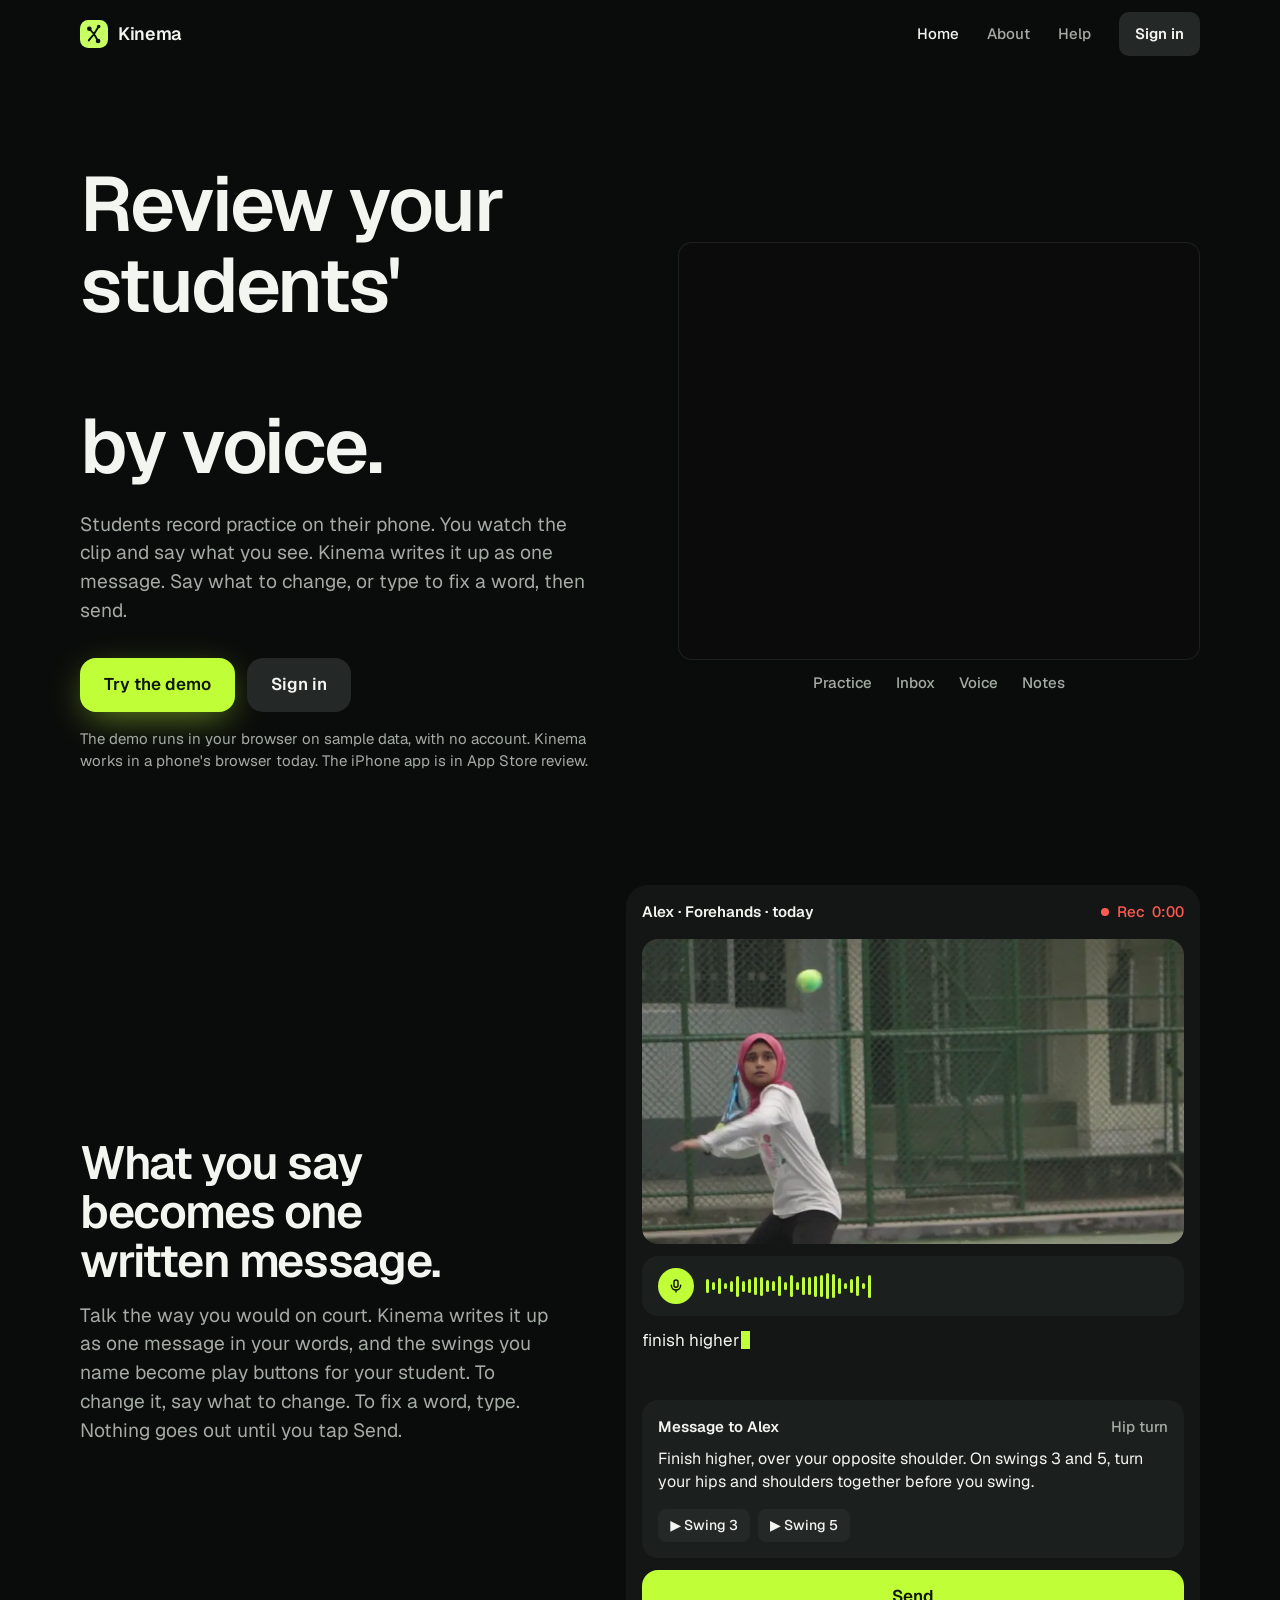
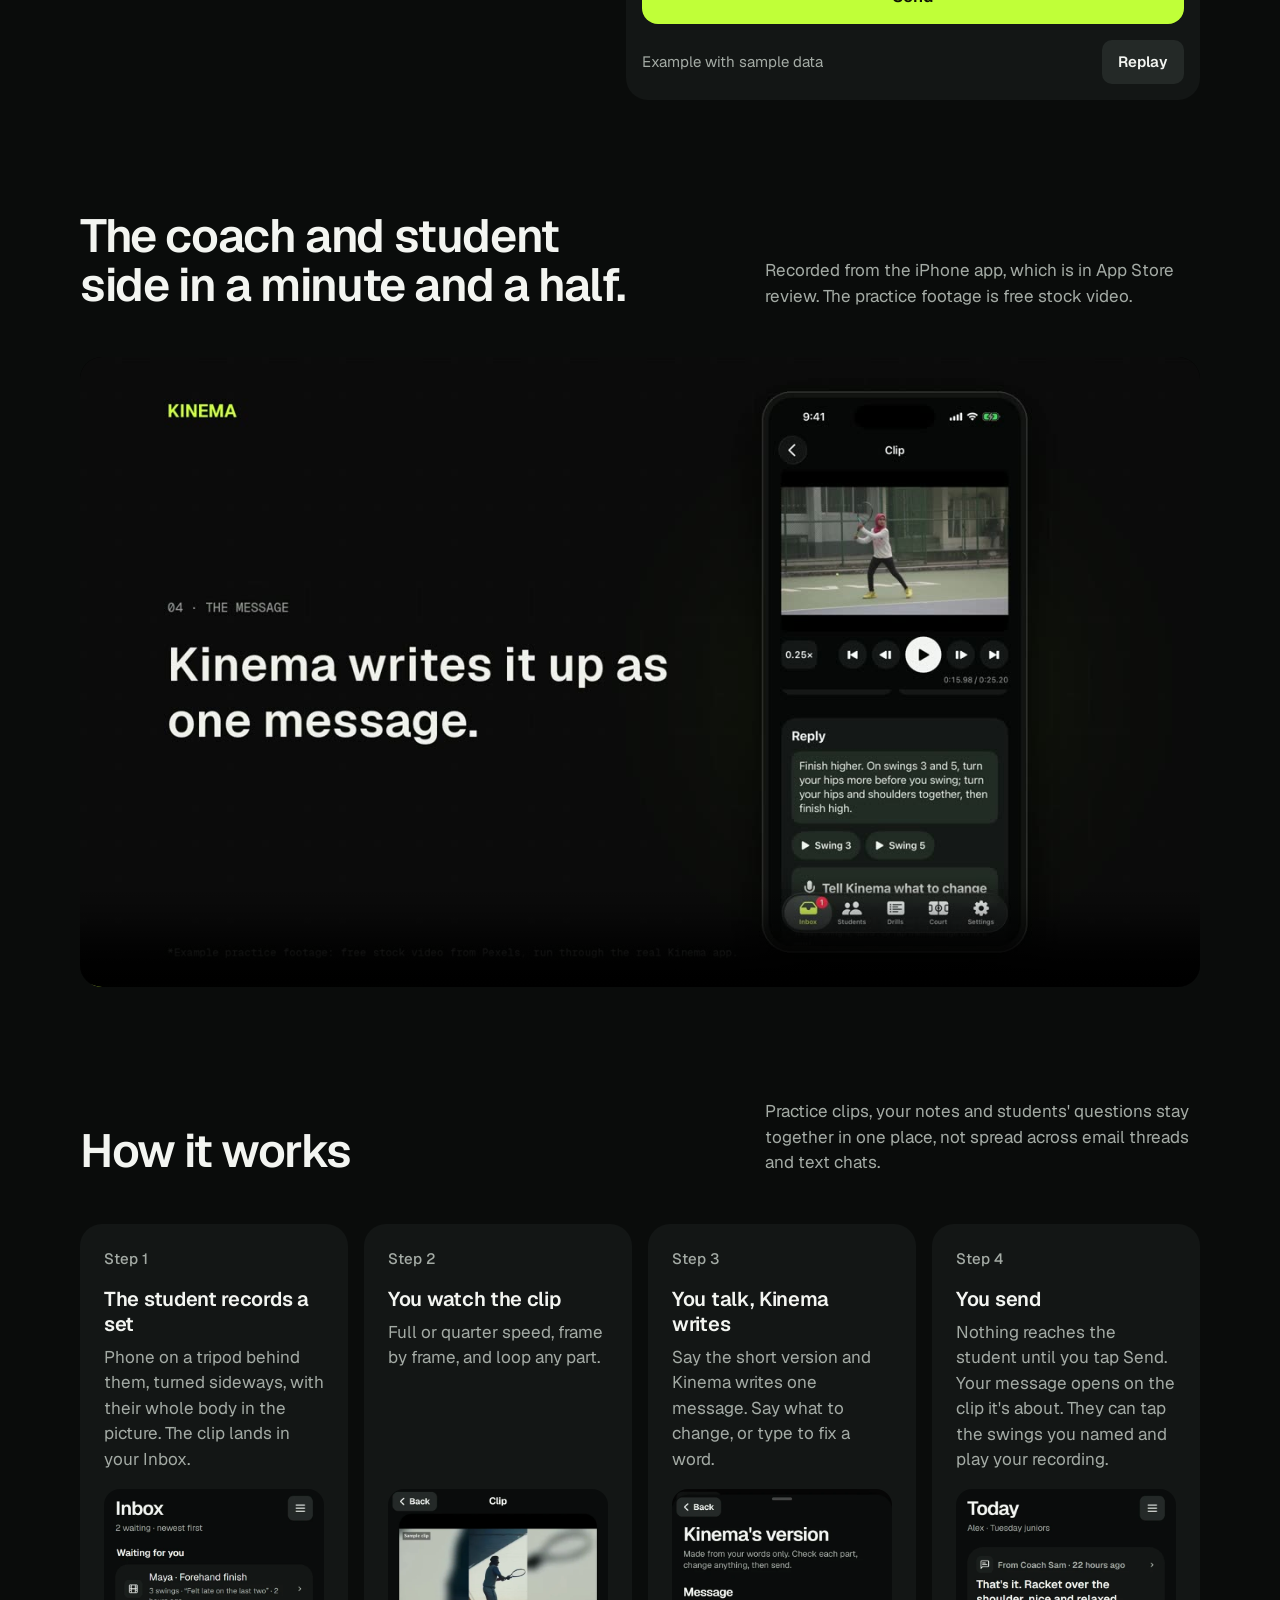
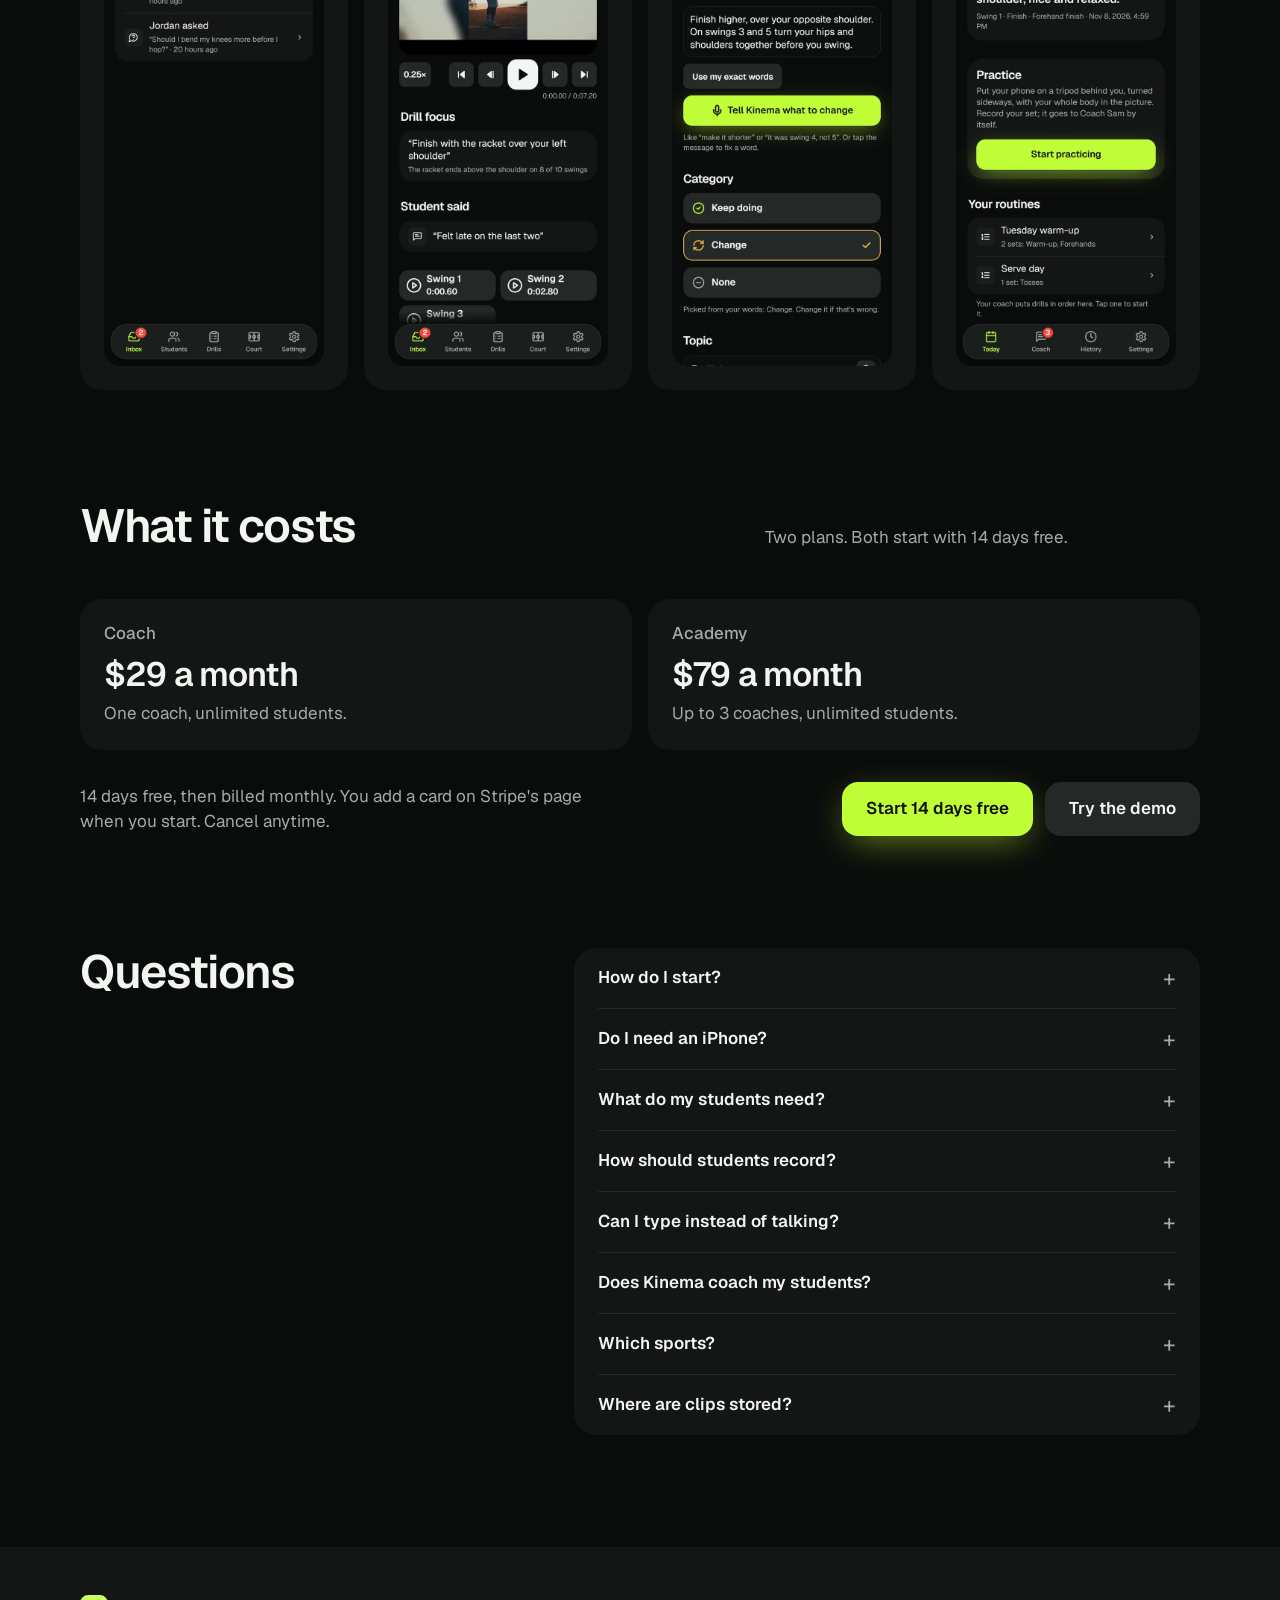
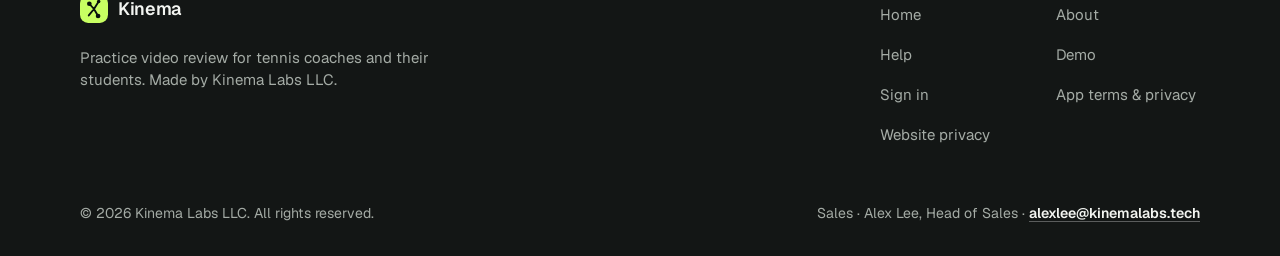
==== commit 30535c22: "Head of Sales back in the footer, new-look step screenshots and link image, real app links" ====
--- a/index.html
+++ b/index.html
@@ -26,7 +26,7 @@
         <img src="assets/kinema-mark.svg" alt="" width="32" height="32">
         <span>Kinema</span>
       </a>
-      <nav class="site-nav" aria-label="Primary navigation"><a href="./" aria-current="page">Home</a><a href="about.html">About</a><a href="contact.html">Help</a><a class="button button-small" href="contact.html" data-app="/login">Sign in</a></nav>
+      <nav class="site-nav" aria-label="Primary navigation"><a href="./" aria-current="page">Home</a><a href="about.html">About</a><a href="contact.html">Help</a><a class="button button-small" href="https://kinema-analysis-api.onrender.com/login" data-app="/login">Sign in</a></nav>
     </div>
   </header>
 
@@ -38,8 +38,8 @@
           <h1>Review your students' <span class="swap" data-swap="forehands|backhands|serves|footwork">forehands</span> by voice.</h1>
           <p class="lede">Students record practice on their phone. You watch the clip and say what you see. Kinema writes it up as one message. Say what to change, or type to fix a word, then send.</p>
           <div class="button-row">
-            <a class="button button-primary" href="contact.html" data-app="/demo/">Try the demo</a>
-            <a class="button" href="contact.html" data-app="/login">Sign in</a>
+            <a class="button button-primary" href="https://kinema-analysis-api.onrender.com/demo/" data-app="/demo/">Try the demo</a>
+            <a class="button" href="https://kinema-analysis-api.onrender.com/login" data-app="/login">Sign in</a>
           </div>
           <p class="hero-note">The demo runs in your browser on sample data, with no account. Kinema works in a phone's browser today. The iPhone app is in App Store review.</p>
         </div>
@@ -82,8 +82,8 @@
     <section class="section demo" id="demo">
       <div class="shell">
         <div class="section-intro" data-reveal>
-          <h2>The coach and student side in 90 seconds.</h2>
-          <p>Recorded from the real app. The practice footage is free stock video.</p>
+          <h2>The coach and student side in a minute and a half.</h2>
+          <p>Recorded from the iPhone app, which is in App Store review. The practice footage is free stock video.</p>
         </div>
         <div class="demo-frame" data-reveal>
           <video controls muted playsinline loop preload="metadata" poster="assets/video/kinema-demo.jpg" data-autoplay>
@@ -145,8 +145,8 @@
         <div class="plans-start" data-reveal>
           <p>14 days free, then billed monthly. You add a card on Stripe's page when you start. Cancel anytime.</p>
           <div class="button-row">
-            <a class="button button-primary" href="contact.html" data-app="/login">Start 14 days free</a>
-            <a class="button" href="contact.html" data-app="/demo/">Try the demo</a>
+            <a class="button button-primary" href="https://kinema-analysis-api.onrender.com/login" data-app="/login">Start 14 days free</a>
+            <a class="button" href="https://kinema-analysis-api.onrender.com/demo/" data-app="/demo/">Try the demo</a>
           </div>
         </div>
       </div>
@@ -156,7 +156,7 @@
       <div class="shell faq">
         <h2 data-reveal>Questions</h2>
         <div class="faq-list" data-reveal>
-          <details><summary>How do I start?</summary><p><a href="contact.html" data-app="/login">Sign in</a>, open Practice and start a group as coach. Then pick a plan: Coach is $29 a month for one coach, Academy is $79 a month for up to 3 coaches, both with unlimited students. Both start with 14 days free. You add a card when you start and can cancel anytime.</p></details>
+          <details><summary>How do I start?</summary><p><a href="https://kinema-analysis-api.onrender.com/login" data-app="/login">Sign in</a>, open Practice and start a group as coach. Then pick a plan: Coach is $29 a month for one coach, Academy is $79 a month for up to 3 coaches, both with unlimited students. Both start with 14 days free. You add a card when you start and can cancel anytime.</p></details>
           <details><summary>Do I need an iPhone?</summary><p>No. Kinema works in a phone's browser today. The iPhone app was submitted to the App Store on October 14, 2026 and is in review.</p></details>
           <details><summary>What do my students need?</summary><p>A phone with a web browser and an invite code from you. Each code works once and expires in 7 days. They agree to the terms once when they join.</p></details>
           <details><summary>How should students record?</summary><p>Phone on a tripod behind them, turned sideways, with their whole body in the picture.</p></details>
@@ -178,12 +178,12 @@
           <p class="footer-tagline">Practice video review for tennis coaches and their students. Made by Kinema Labs LLC.</p>
         </div>
         <nav class="footer-nav" aria-label="Footer navigation">
-          <a href="./">Home</a><a href="about.html">About</a><a href="contact.html">Help</a><a href="contact.html" data-app="/demo/">Demo</a><a href="contact.html" data-app="/login">Sign in</a><a href="app.html">App terms &amp; privacy</a><a href="privacy.html">Website privacy</a>
+          <a href="./">Home</a><a href="about.html">About</a><a href="contact.html">Help</a><a href="https://kinema-analysis-api.onrender.com/demo/" data-app="/demo/">Demo</a><a href="https://kinema-analysis-api.onrender.com/login" data-app="/login">Sign in</a><a href="app.html">App terms &amp; privacy</a><a href="privacy.html">Website privacy</a>
         </nav>
       </div>
       <div class="footer-bottom">
         <span>&copy; 2026 Kinema Labs LLC. All rights reserved.</span>
-        <span>Contact: <a class="address" href="mailto:alexlee@kinemalabs.tech">alexlee@kinemalabs.tech</a></span>
+        <span>Sales &middot; Alex Lee, Head of Sales &middot; <a class="address" href="mailto:alexlee@kinemalabs.tech">alexlee@kinemalabs.tech</a></span>
       </div>
     </div>
   </footer>
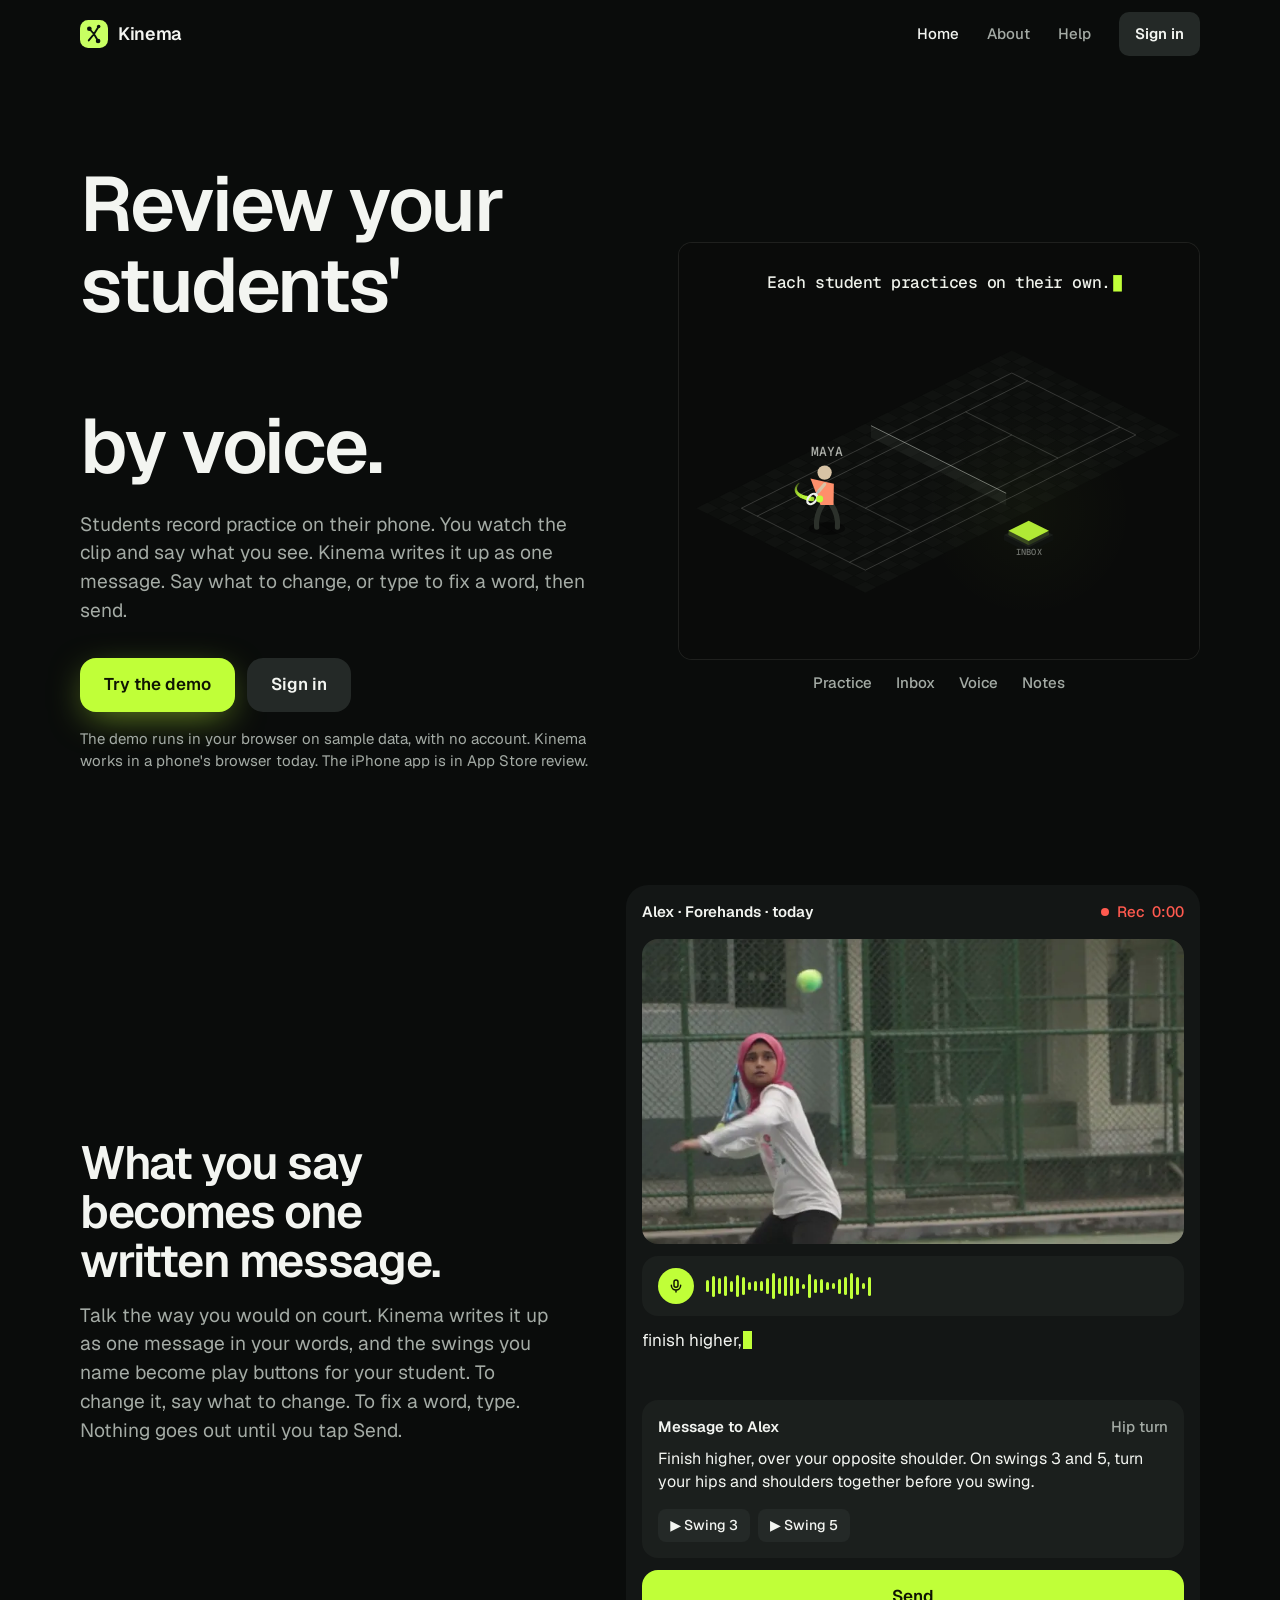
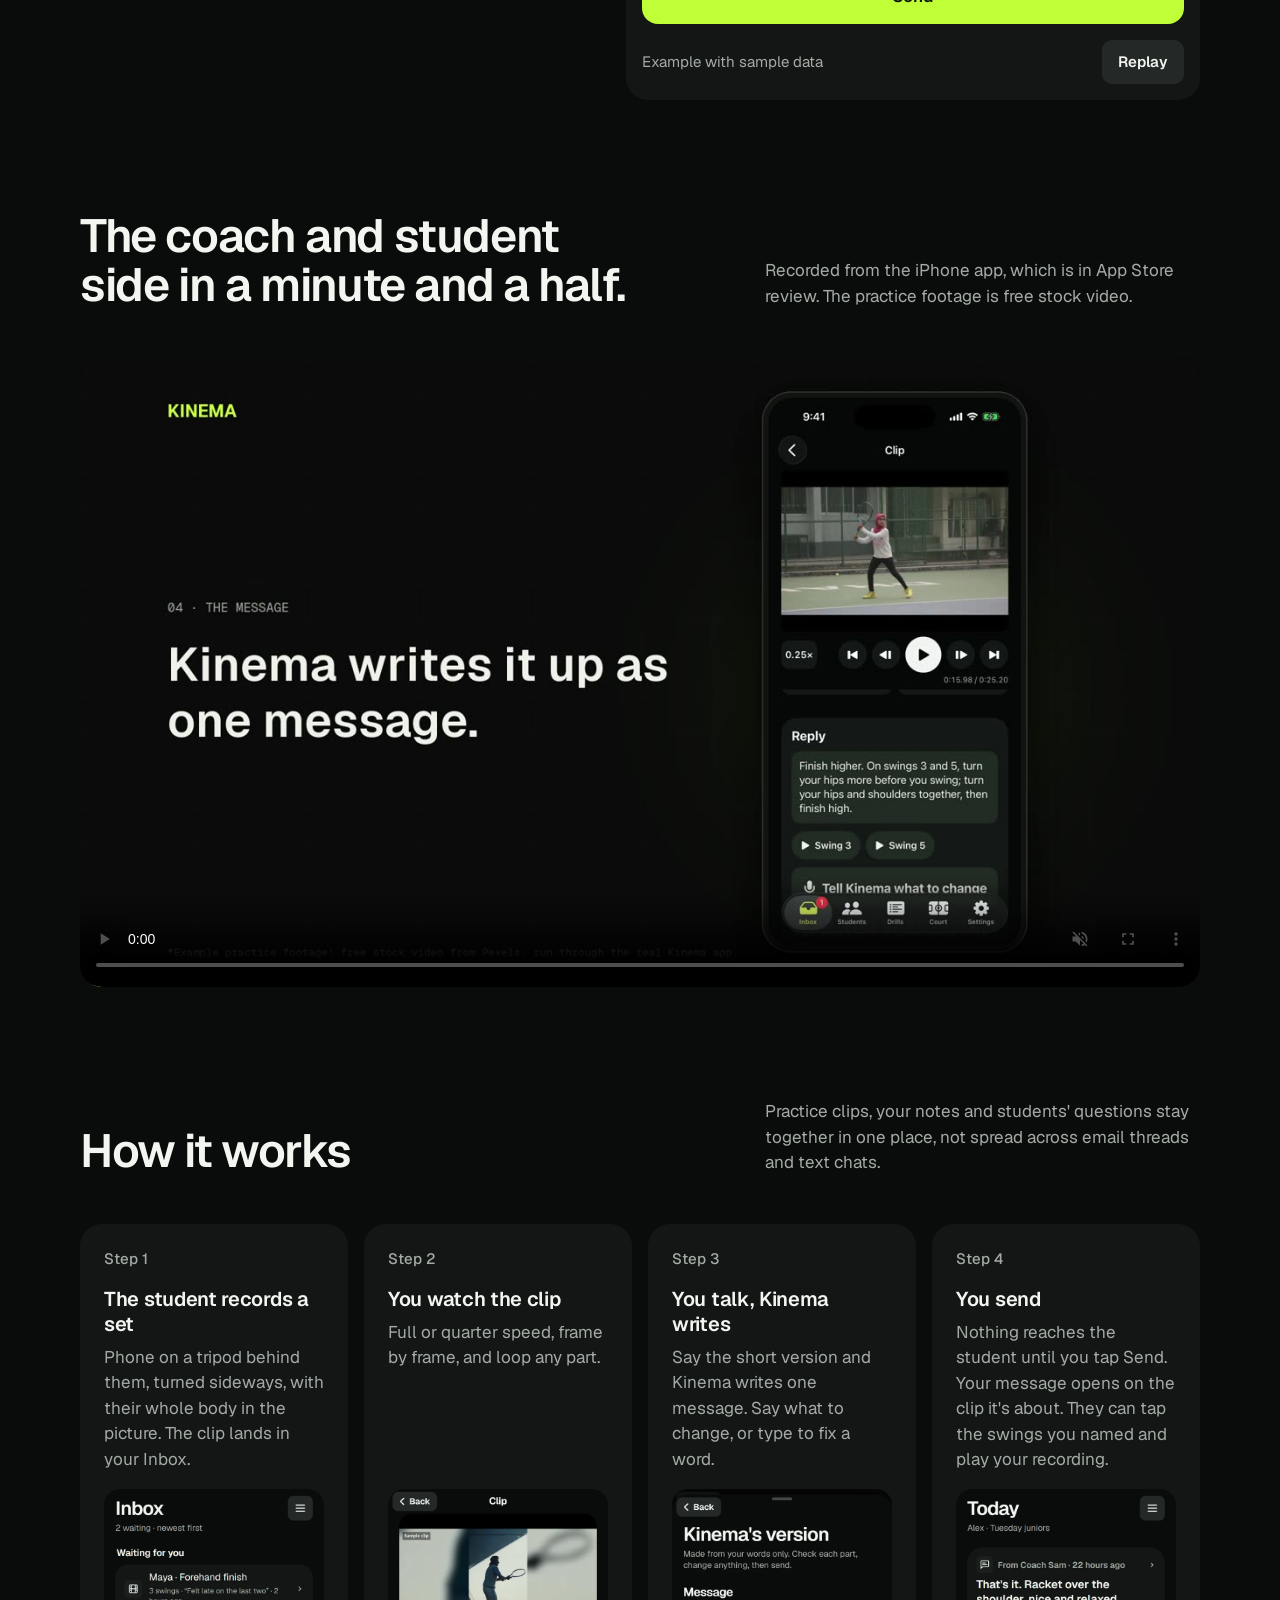
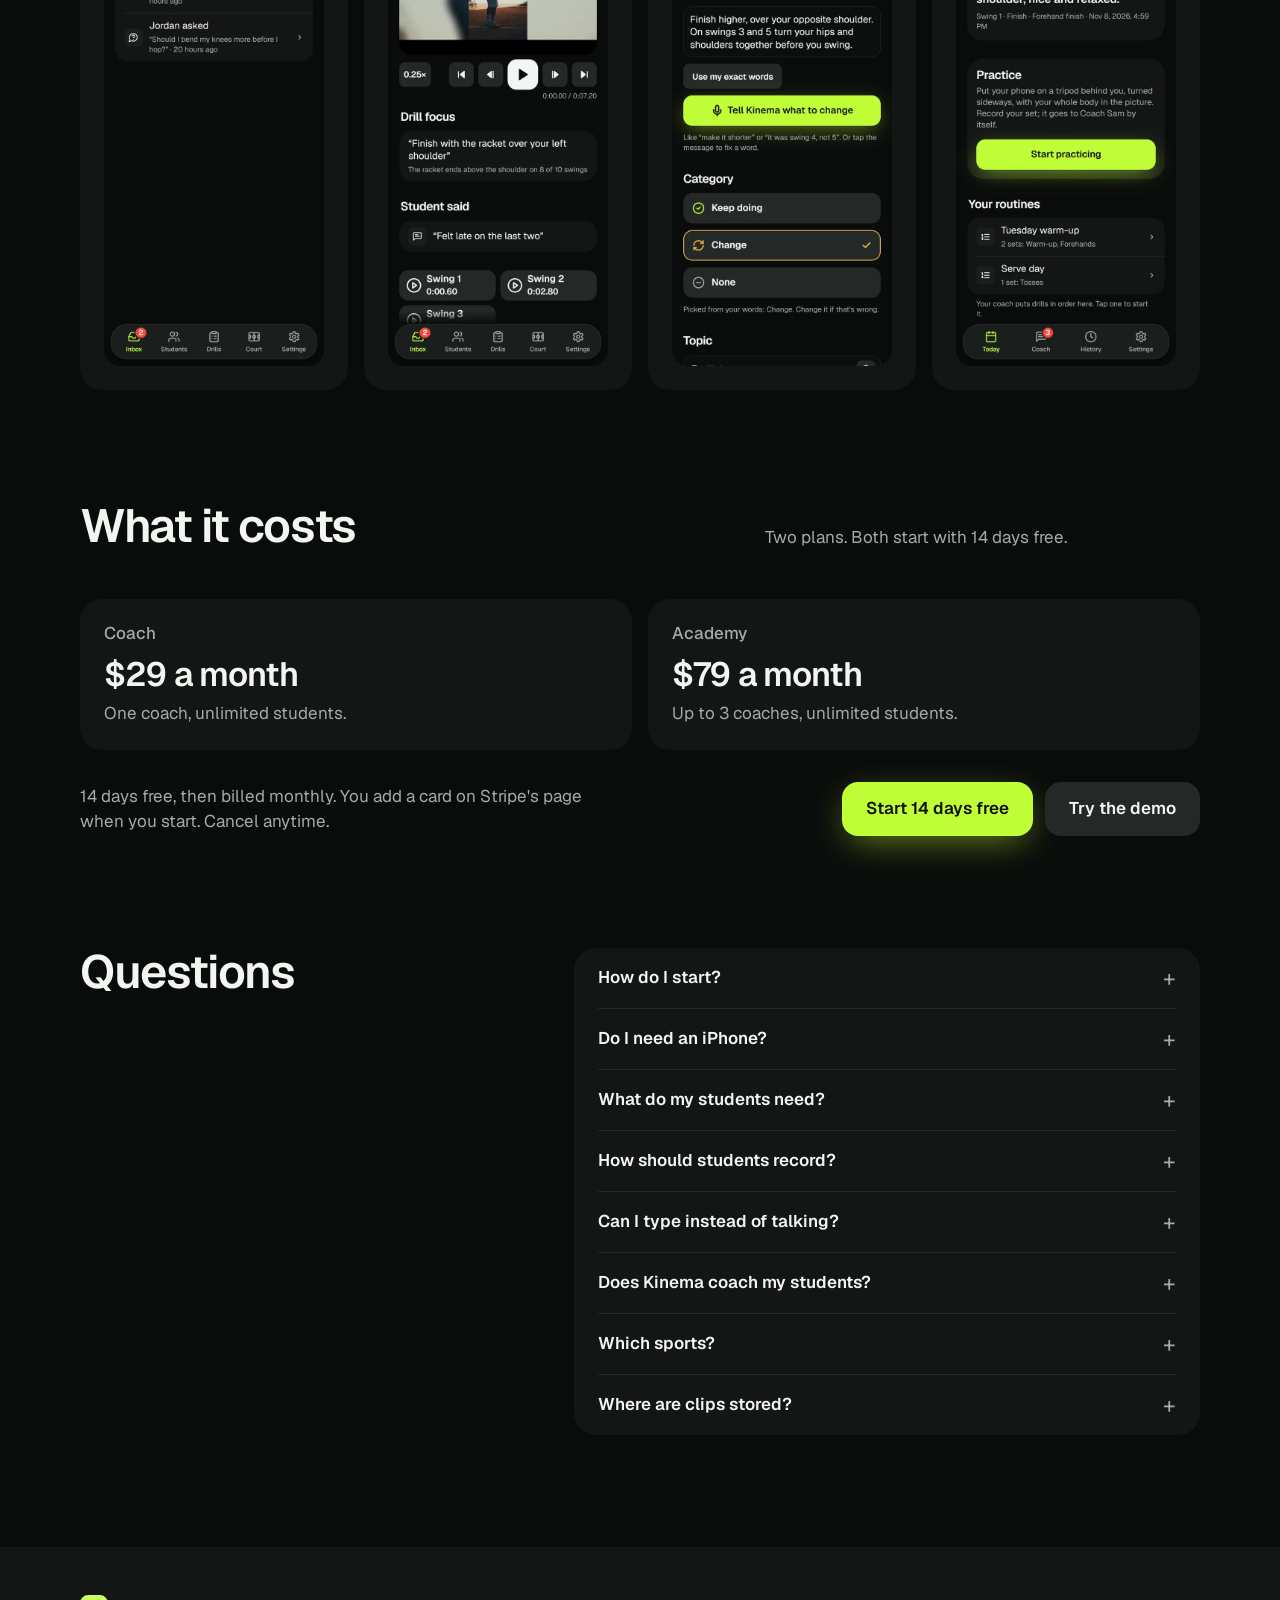
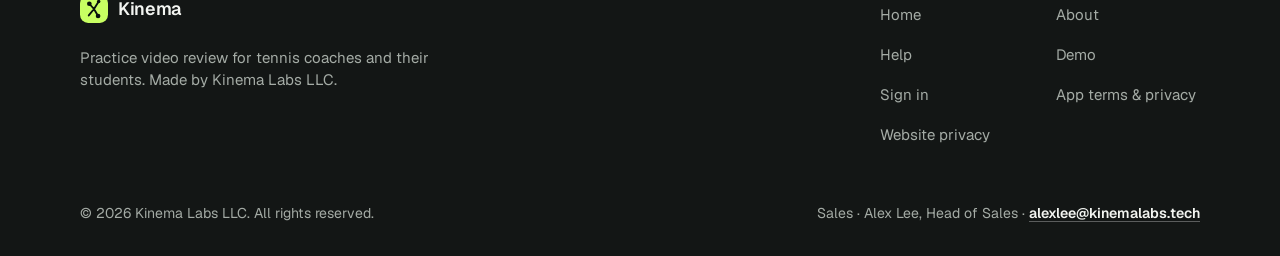
==== commit 69e75025: "Point the demo and sign-in links at app.kinemalabs.tech" ====
--- a/index.html
+++ b/index.html
@@ -26,7 +26,7 @@
         <img src="assets/kinema-mark.svg" alt="" width="32" height="32">
         <span>Kinema</span>
       </a>
-      <nav class="site-nav" aria-label="Primary navigation"><a href="./" aria-current="page">Home</a><a href="about.html">About</a><a href="contact.html">Help</a><a class="button button-small" href="https://kinema-analysis-api.onrender.com/login" data-app="/login">Sign in</a></nav>
+      <nav class="site-nav" aria-label="Primary navigation"><a href="./" aria-current="page">Home</a><a href="about.html">About</a><a href="contact.html">Help</a><a class="button button-small" href="https://app.kinemalabs.tech/login" data-app="/login">Sign in</a></nav>
     </div>
   </header>
 
@@ -38,8 +38,8 @@
           <h1>Review your students' <span class="swap" data-swap="forehands|backhands|serves|footwork">forehands</span> by voice.</h1>
           <p class="lede">Students record practice on their phone. You watch the clip and say what you see. Kinema writes it up as one message. Say what to change, or type to fix a word, then send.</p>
           <div class="button-row">
-            <a class="button button-primary" href="https://kinema-analysis-api.onrender.com/demo/" data-app="/demo/">Try the demo</a>
-            <a class="button" href="https://kinema-analysis-api.onrender.com/login" data-app="/login">Sign in</a>
+            <a class="button button-primary" href="https://app.kinemalabs.tech/demo/" data-app="/demo/">Try the demo</a>
+            <a class="button" href="https://app.kinemalabs.tech/login" data-app="/login">Sign in</a>
           </div>
           <p class="hero-note">The demo runs in your browser on sample data, with no account. Kinema works in a phone's browser today. The iPhone app is in App Store review.</p>
         </div>
@@ -145,8 +145,8 @@
         <div class="plans-start" data-reveal>
           <p>14 days free, then billed monthly. You add a card on Stripe's page when you start. Cancel anytime.</p>
           <div class="button-row">
-            <a class="button button-primary" href="https://kinema-analysis-api.onrender.com/login" data-app="/login">Start 14 days free</a>
-            <a class="button" href="https://kinema-analysis-api.onrender.com/demo/" data-app="/demo/">Try the demo</a>
+            <a class="button button-primary" href="https://app.kinemalabs.tech/login" data-app="/login">Start 14 days free</a>
+            <a class="button" href="https://app.kinemalabs.tech/demo/" data-app="/demo/">Try the demo</a>
           </div>
         </div>
       </div>
@@ -156,7 +156,7 @@
       <div class="shell faq">
         <h2 data-reveal>Questions</h2>
         <div class="faq-list" data-reveal>
-          <details><summary>How do I start?</summary><p><a href="https://kinema-analysis-api.onrender.com/login" data-app="/login">Sign in</a>, open Practice and start a group as coach. Then pick a plan: Coach is $29 a month for one coach, Academy is $79 a month for up to 3 coaches, both with unlimited students. Both start with 14 days free. You add a card when you start and can cancel anytime.</p></details>
+          <details><summary>How do I start?</summary><p><a href="https://app.kinemalabs.tech/login" data-app="/login">Sign in</a>, open Practice and start a group as coach. Then pick a plan: Coach is $29 a month for one coach, Academy is $79 a month for up to 3 coaches, both with unlimited students. Both start with 14 days free. You add a card when you start and can cancel anytime.</p></details>
           <details><summary>Do I need an iPhone?</summary><p>No. Kinema works in a phone's browser today. The iPhone app was submitted to the App Store on October 14, 2026 and is in review.</p></details>
           <details><summary>What do my students need?</summary><p>A phone with a web browser and an invite code from you. Each code works once and expires in 7 days. They agree to the terms once when they join.</p></details>
           <details><summary>How should students record?</summary><p>Phone on a tripod behind them, turned sideways, with their whole body in the picture.</p></details>
@@ -178,7 +178,7 @@
           <p class="footer-tagline">Practice video review for tennis coaches and their students. Made by Kinema Labs LLC.</p>
         </div>
         <nav class="footer-nav" aria-label="Footer navigation">
-          <a href="./">Home</a><a href="about.html">About</a><a href="contact.html">Help</a><a href="https://kinema-analysis-api.onrender.com/demo/" data-app="/demo/">Demo</a><a href="https://kinema-analysis-api.onrender.com/login" data-app="/login">Sign in</a><a href="app.html">App terms &amp; privacy</a><a href="privacy.html">Website privacy</a>
+          <a href="./">Home</a><a href="about.html">About</a><a href="contact.html">Help</a><a href="https://app.kinemalabs.tech/demo/" data-app="/demo/">Demo</a><a href="https://app.kinemalabs.tech/login" data-app="/login">Sign in</a><a href="app.html">App terms &amp; privacy</a><a href="privacy.html">Website privacy</a>
         </nav>
       </div>
       <div class="footer-bottom">
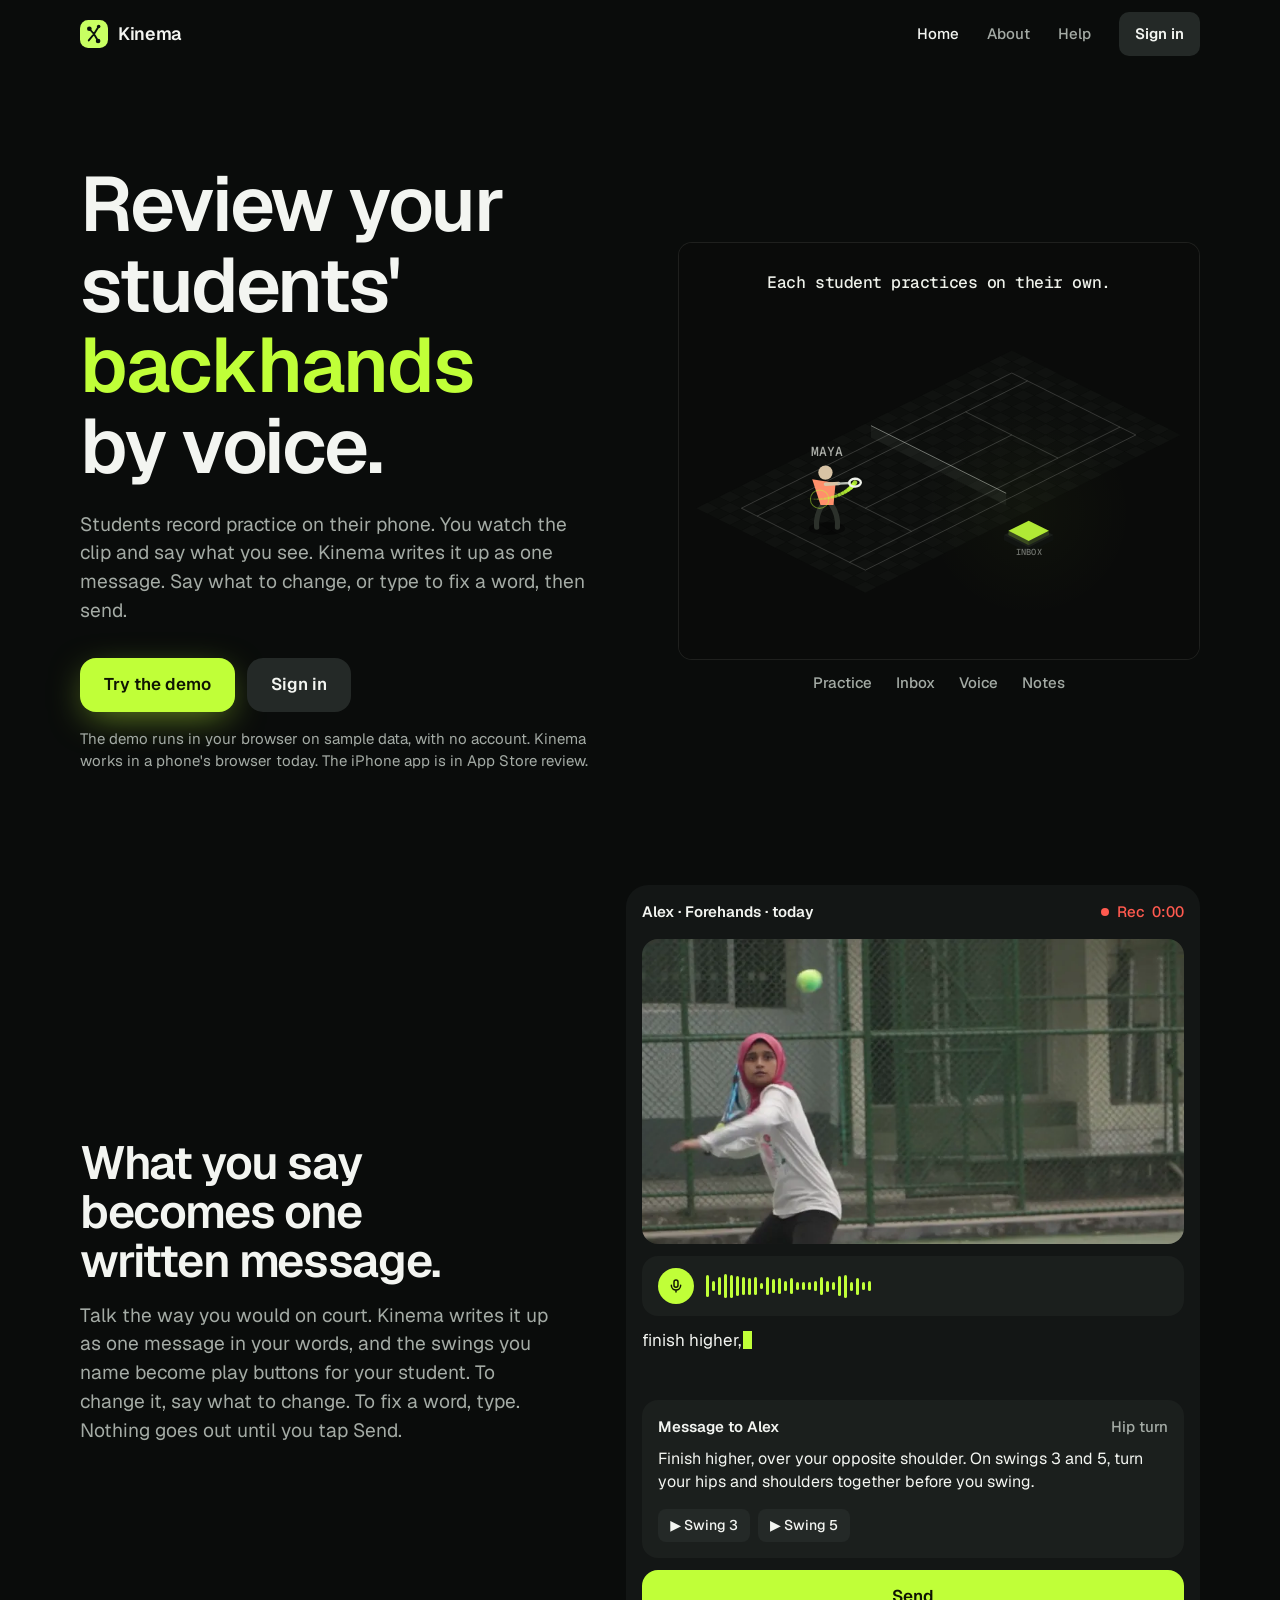
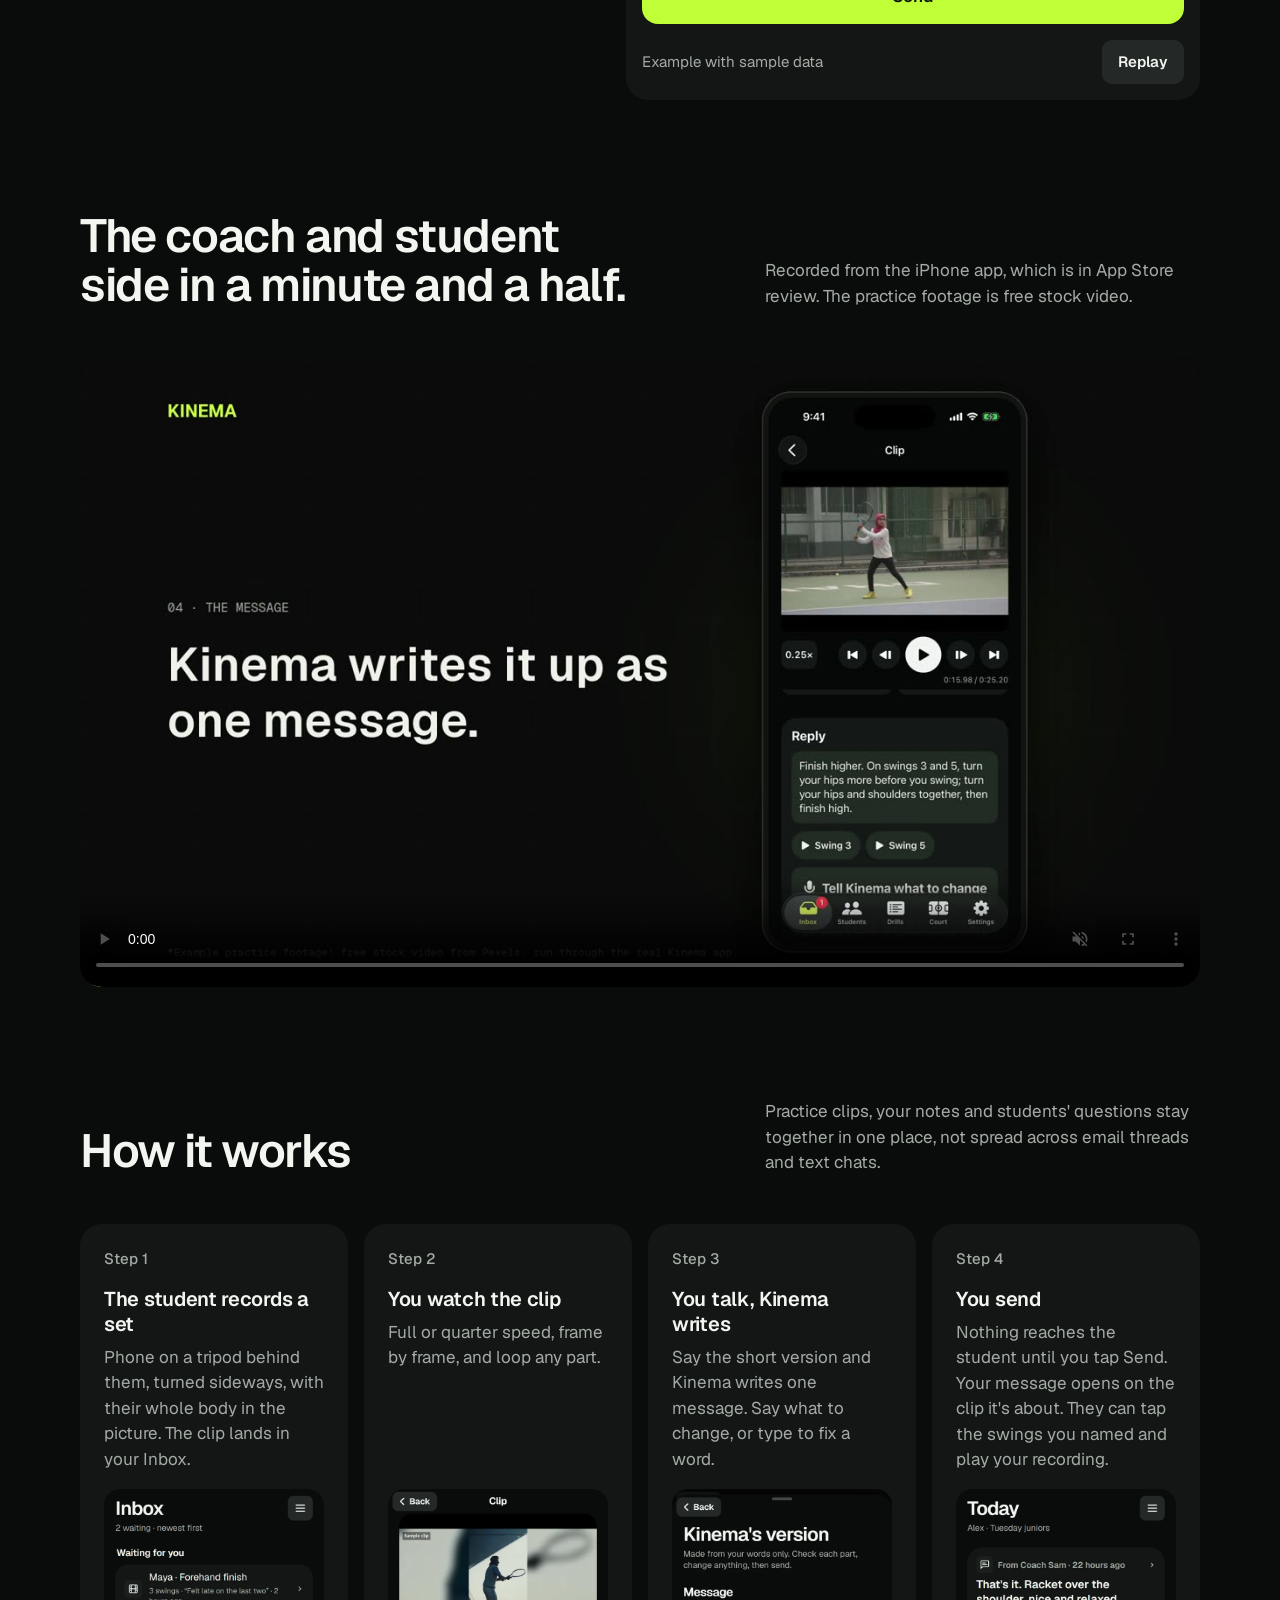
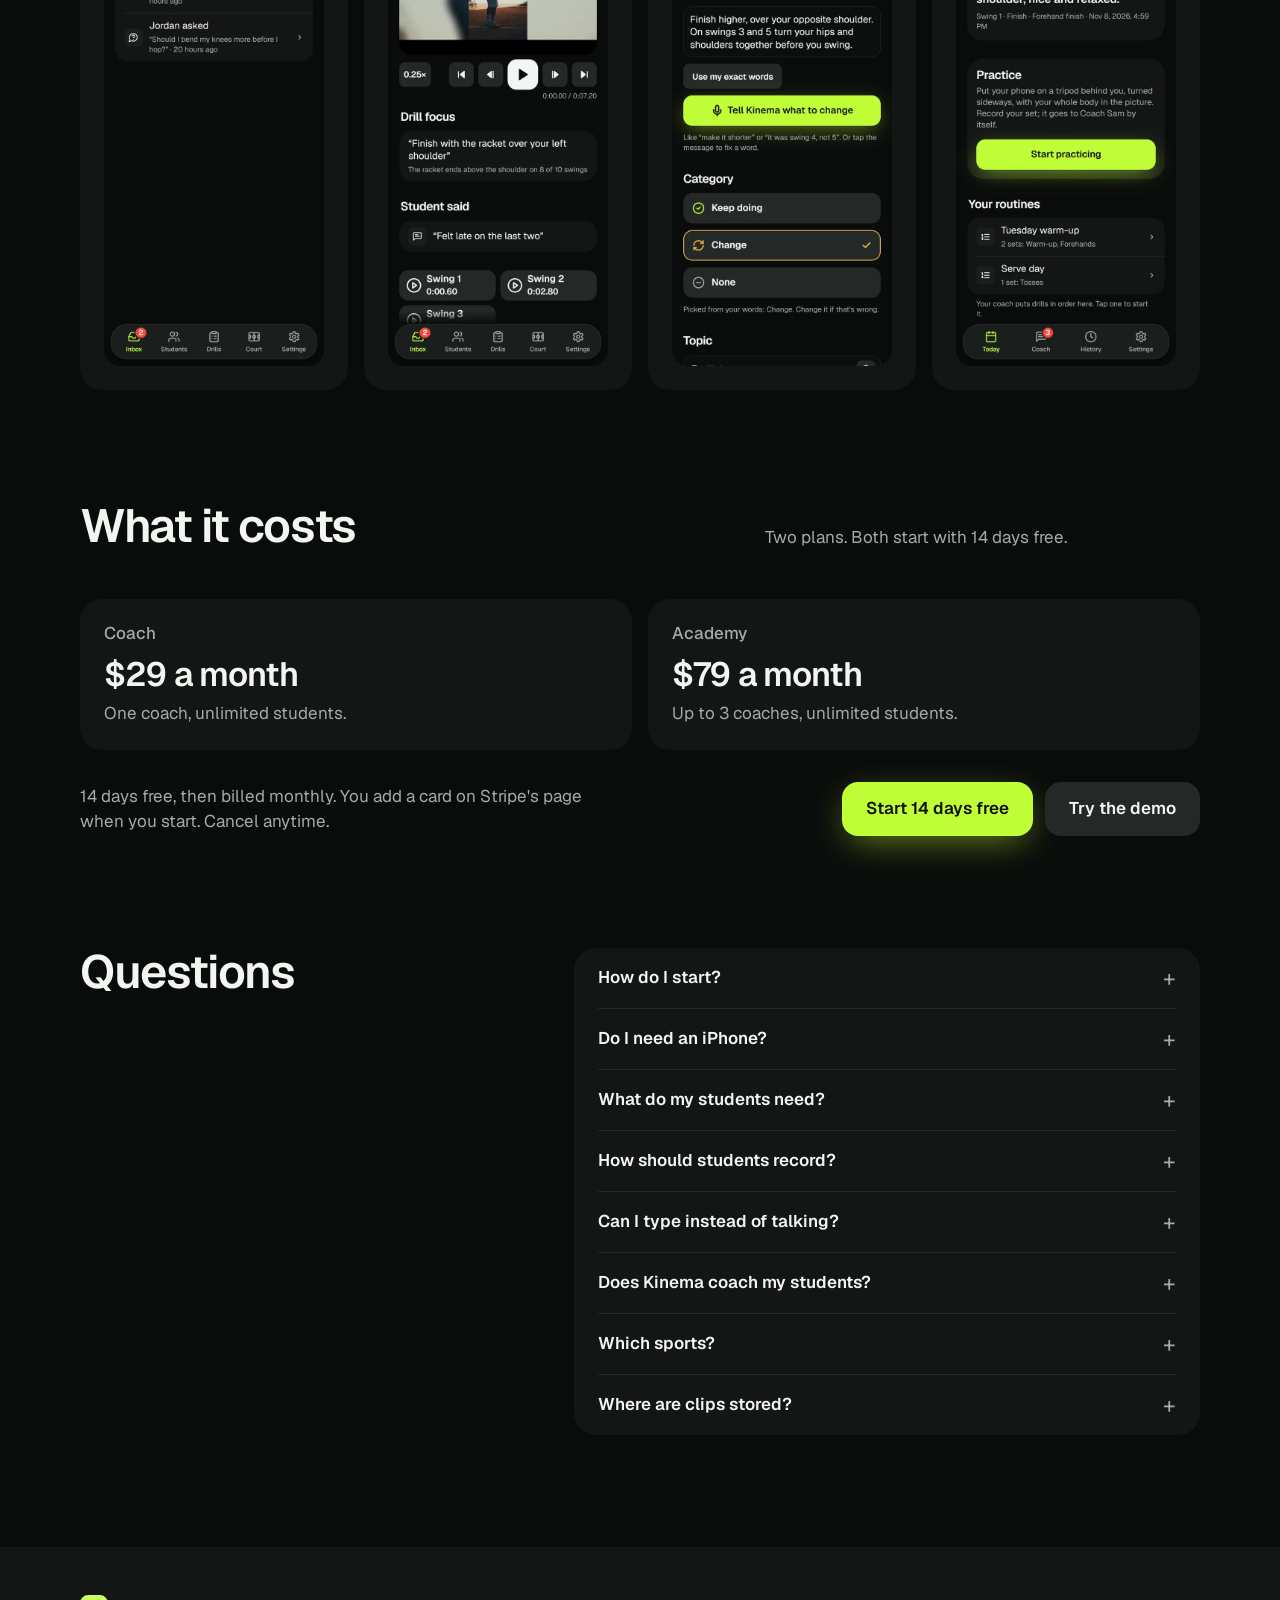
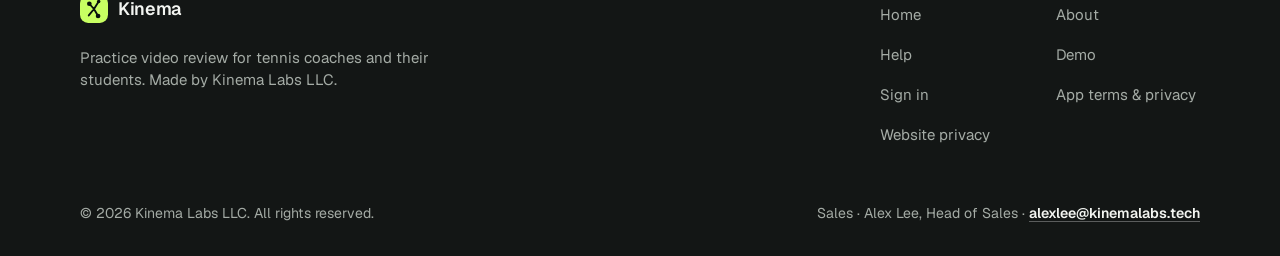
==== commit b11b245e: "Home page: sections no longer fade in on scroll" ====
--- a/index.html
+++ b/index.html
@@ -53,11 +53,11 @@
 
     <section class="section">
       <div class="shell live-section">
-        <div data-reveal>
+        <div>
           <h2>What you say becomes one written message.</h2>
           <p class="lede">Talk the way you would on court. Kinema writes it up as one message in your words, and the swings you name become play buttons for your student. To change it, say what to change. To fix a word, type. Nothing goes out until you tap Send.</p>
         </div>
-        <div class="live" data-reveal data-live data-stage="done" aria-label="Example: a coach's spoken comment written up as one message, then shortened by voice">
+        <div class="live" data-live data-stage="done" aria-label="Example: a coach's spoken comment written up as one message, then shortened by voice">
           <div class="live-bar"><span>Alex &middot; Forehands &middot; today</span><span class="live-rec">Rec <span data-clock>0:04</span></span></div>
           <div class="live-body">
             <img class="live-thumb" src="assets/clip.webp" alt="" width="800" height="450">
@@ -81,11 +81,11 @@
 
     <section class="section demo" id="demo">
       <div class="shell">
-        <div class="section-intro" data-reveal>
+        <div class="section-intro">
           <h2>The coach and student side in a minute and a half.</h2>
           <p>Recorded from the iPhone app, which is in App Store review. The practice footage is free stock video.</p>
         </div>
-        <div class="demo-frame" data-reveal>
+        <div class="demo-frame">
           <video controls muted playsinline loop preload="metadata" poster="assets/video/kinema-demo.jpg" data-autoplay>
             <source src="assets/video/kinema-demo.mp4" type="video/mp4">
           </video>
@@ -95,27 +95,27 @@
 
     <section class="section" id="how">
       <div class="shell">
-        <div class="section-intro" data-reveal>
+        <div class="section-intro">
           <h2>How it works</h2>
           <p>Practice clips, your notes and students' questions stay together in one place, not spread across email threads and text chats.</p>
         </div>
         <ol class="steps">
-          <li class="step" data-reveal style="--d:0ms">
+          <li class="step">
             <span class="step-num">Step 1</span>
             <div><h3>The student records a set</h3><p>Phone on a tripod behind them, turned sideways, with their whole body in the picture. The clip lands in your Inbox.</p></div>
             <figure class="phone"><img src="assets/screens/coach-inbox.webp" alt="The coach's Inbox with a new practice clip" width="590" height="1280" loading="lazy"></figure>
           </li>
-          <li class="step" data-reveal style="--d:90ms">
+          <li class="step">
             <span class="step-num">Step 2</span>
             <div><h3>You watch the clip</h3><p>Full or quarter speed, frame by frame, and loop any part.</p></div>
             <figure class="phone"><img src="assets/screens/coach-swings.webp" alt="A practice clip with playback controls" width="590" height="1280" loading="lazy"></figure>
           </li>
-          <li class="step" data-reveal style="--d:180ms">
+          <li class="step">
             <span class="step-num">Step 3</span>
             <div><h3>You talk, Kinema writes</h3><p>Say the short version and Kinema writes one message. Say what to change, or type to fix a word.</p></div>
             <figure class="phone"><img src="assets/screens/coach-drafts.webp" alt="The message Kinema wrote from what the coach said" width="590" height="1280" loading="lazy"></figure>
           </li>
-          <li class="step" data-reveal style="--d:270ms">
+          <li class="step">
             <span class="step-num">Step 4</span>
             <div><h3>You send</h3><p>Nothing reaches the student until you tap Send. Your message opens on the clip it's about. They can tap the swings you named and play your recording.</p></div>
             <figure class="phone"><img src="assets/screens/student-today.webp" alt="The student's phone showing the coach's newest note" width="590" height="1280" loading="lazy"></figure>
@@ -126,11 +126,11 @@
 
     <section class="section" id="plans">
       <div class="shell">
-        <div class="section-intro" data-reveal>
+        <div class="section-intro">
           <h2>What it costs</h2>
           <p>Two plans. Both start with 14 days free.</p>
         </div>
-        <div class="plans" data-reveal>
+        <div class="plans">
           <article class="plan">
             <h3>Coach</h3>
             <p class="plan-price">$29 a month</p>
@@ -142,7 +142,7 @@
             <p>Up to 3 coaches, unlimited students.</p>
           </article>
         </div>
-        <div class="plans-start" data-reveal>
+        <div class="plans-start">
           <p>14 days free, then billed monthly. You add a card on Stripe's page when you start. Cancel anytime.</p>
           <div class="button-row">
             <a class="button button-primary" href="https://app.kinemalabs.tech/login" data-app="/login">Start 14 days free</a>
@@ -154,8 +154,8 @@
 
     <section class="section">
       <div class="shell faq">
-        <h2 data-reveal>Questions</h2>
-        <div class="faq-list" data-reveal>
+        <h2>Questions</h2>
+        <div class="faq-list">
           <details><summary>How do I start?</summary><p><a href="https://app.kinemalabs.tech/login" data-app="/login">Sign in</a>, open Practice and start a group as coach. Then pick a plan: Coach is $29 a month for one coach, Academy is $79 a month for up to 3 coaches, both with unlimited students. Both start with 14 days free. You add a card when you start and can cancel anytime.</p></details>
           <details><summary>Do I need an iPhone?</summary><p>No. Kinema works in a phone's browser today. The iPhone app was submitted to the App Store on October 14, 2026 and is in review.</p></details>
           <details><summary>What do my students need?</summary><p>A phone with a web browser and an invite code from you. Each code works once and expires in 7 days. They agree to the terms once when they join.</p></details>
--- a/assets/site.css
+++ b/assets/site.css
@@ -1098,19 +1098,6 @@
   color: var(--muted);
 }
 
-/* Scroll reveal: content is visible without JavaScript; with it, sections ease in once. */
-
-.js [data-reveal] {
-  opacity: 0;
-  transform: translateY(16px);
-  transition: opacity 700ms var(--ease), transform 700ms var(--ease);
-  transition-delay: var(--d, 0ms);
-}
-
-.js [data-reveal].on {
-  opacity: 1;
-  transform: none;
-}
 
 /* Small screens */
 
@@ -1200,9 +1187,4 @@
     transition: none !important;
     scroll-behavior: auto !important;
   }
-
-  .js [data-reveal] {
-    opacity: 1;
-    transform: none;
-  }
-}
+}
